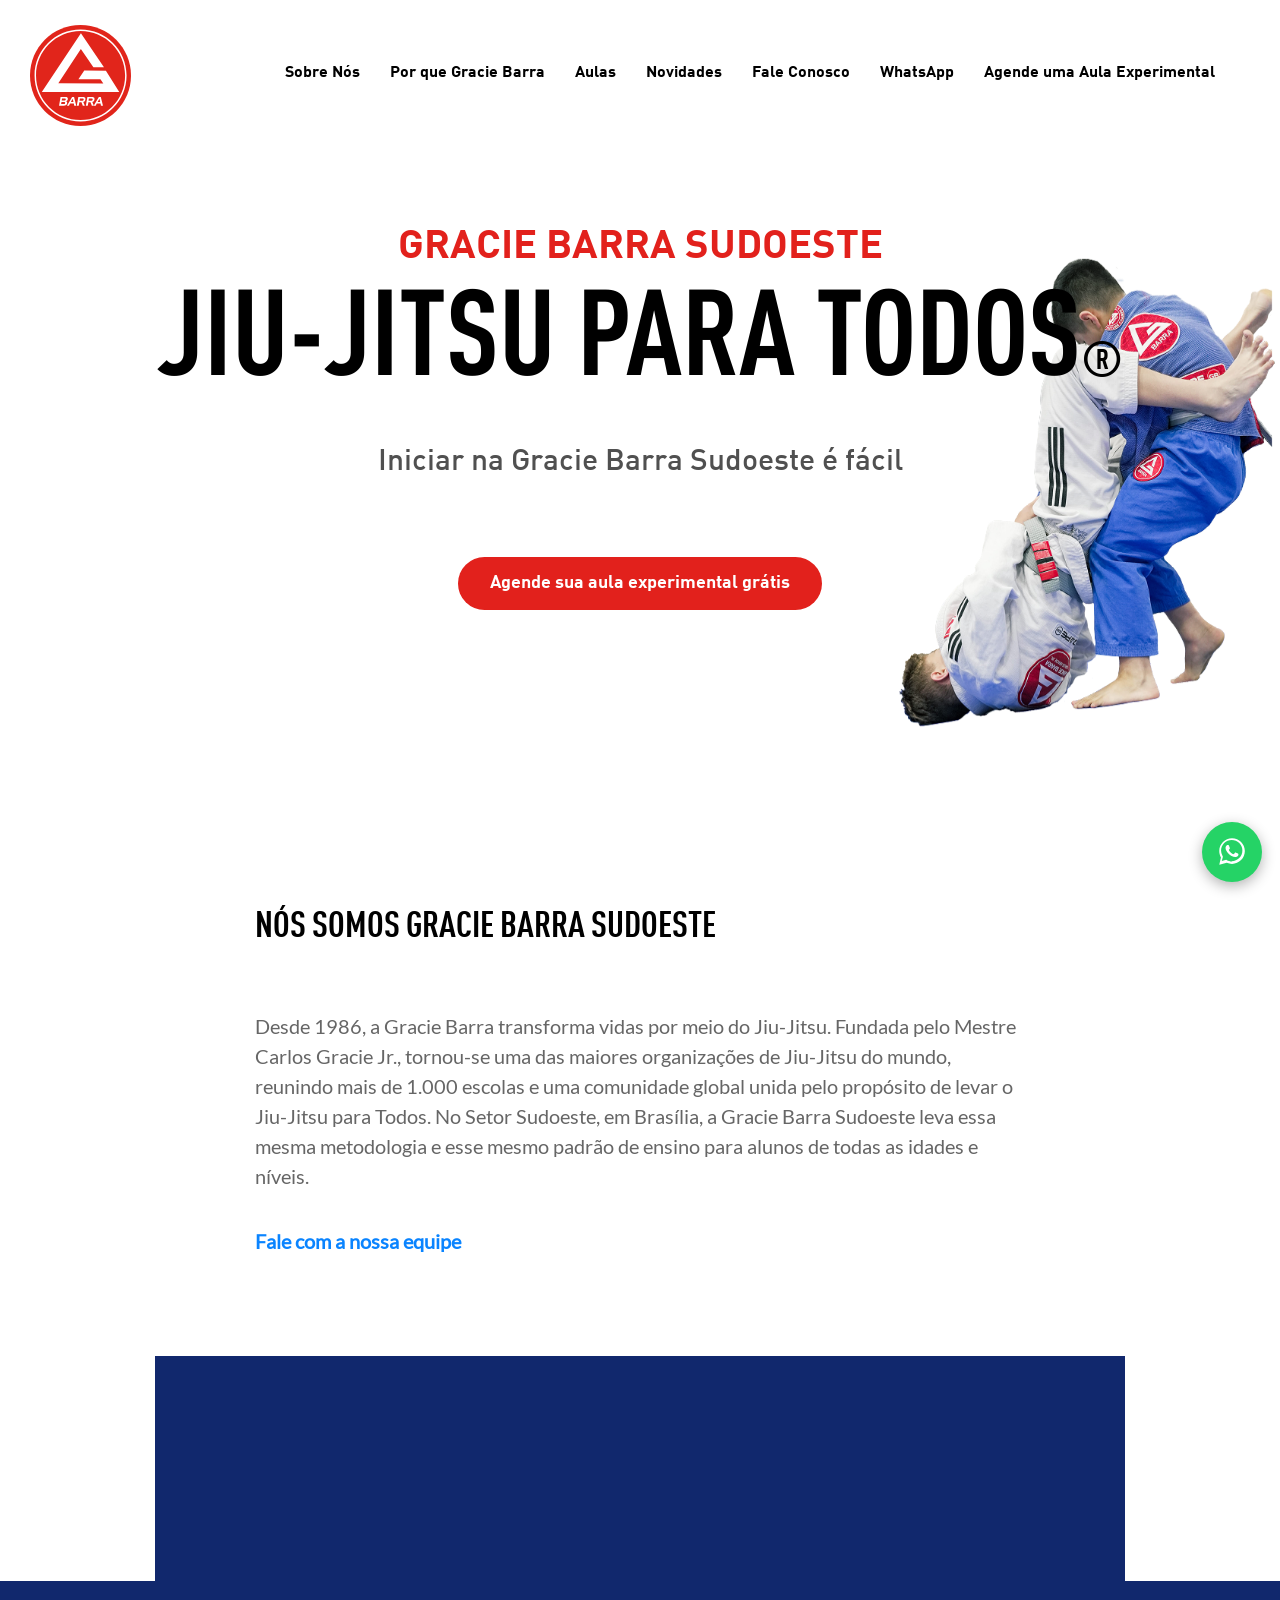
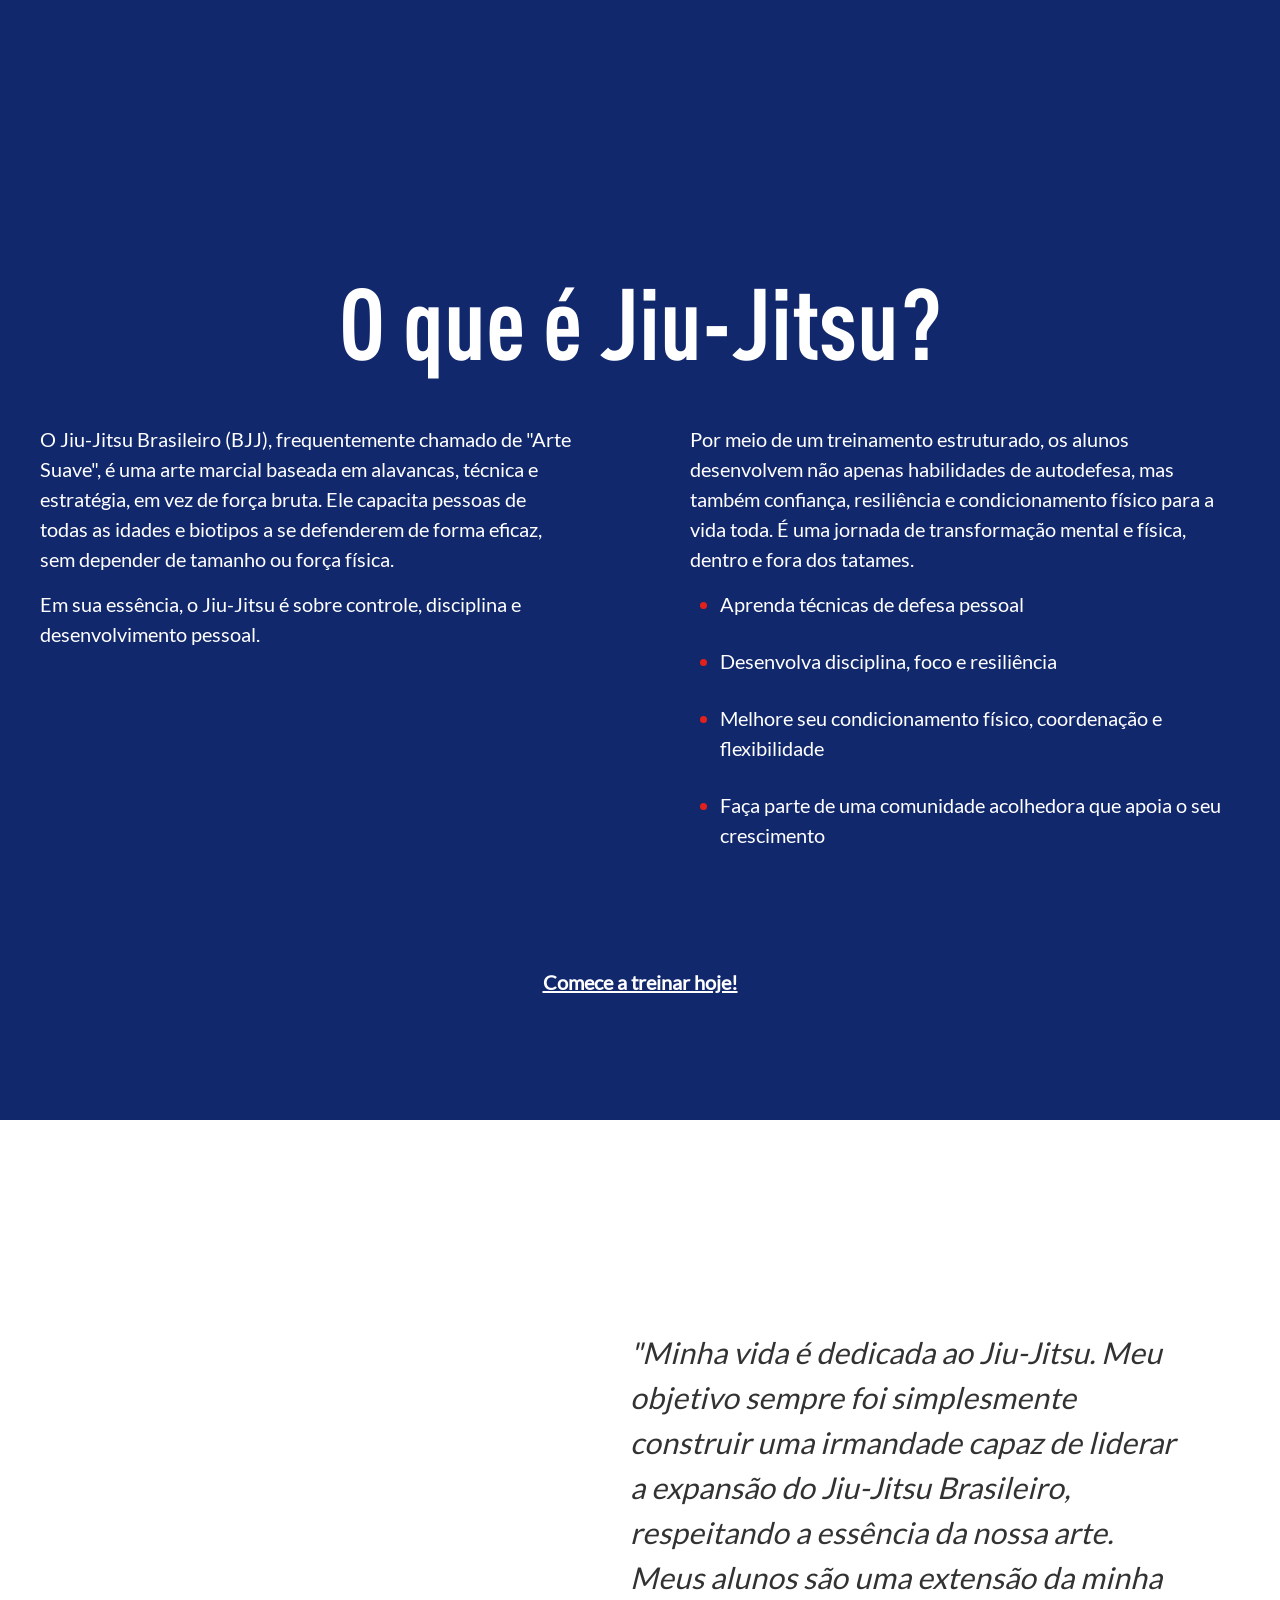
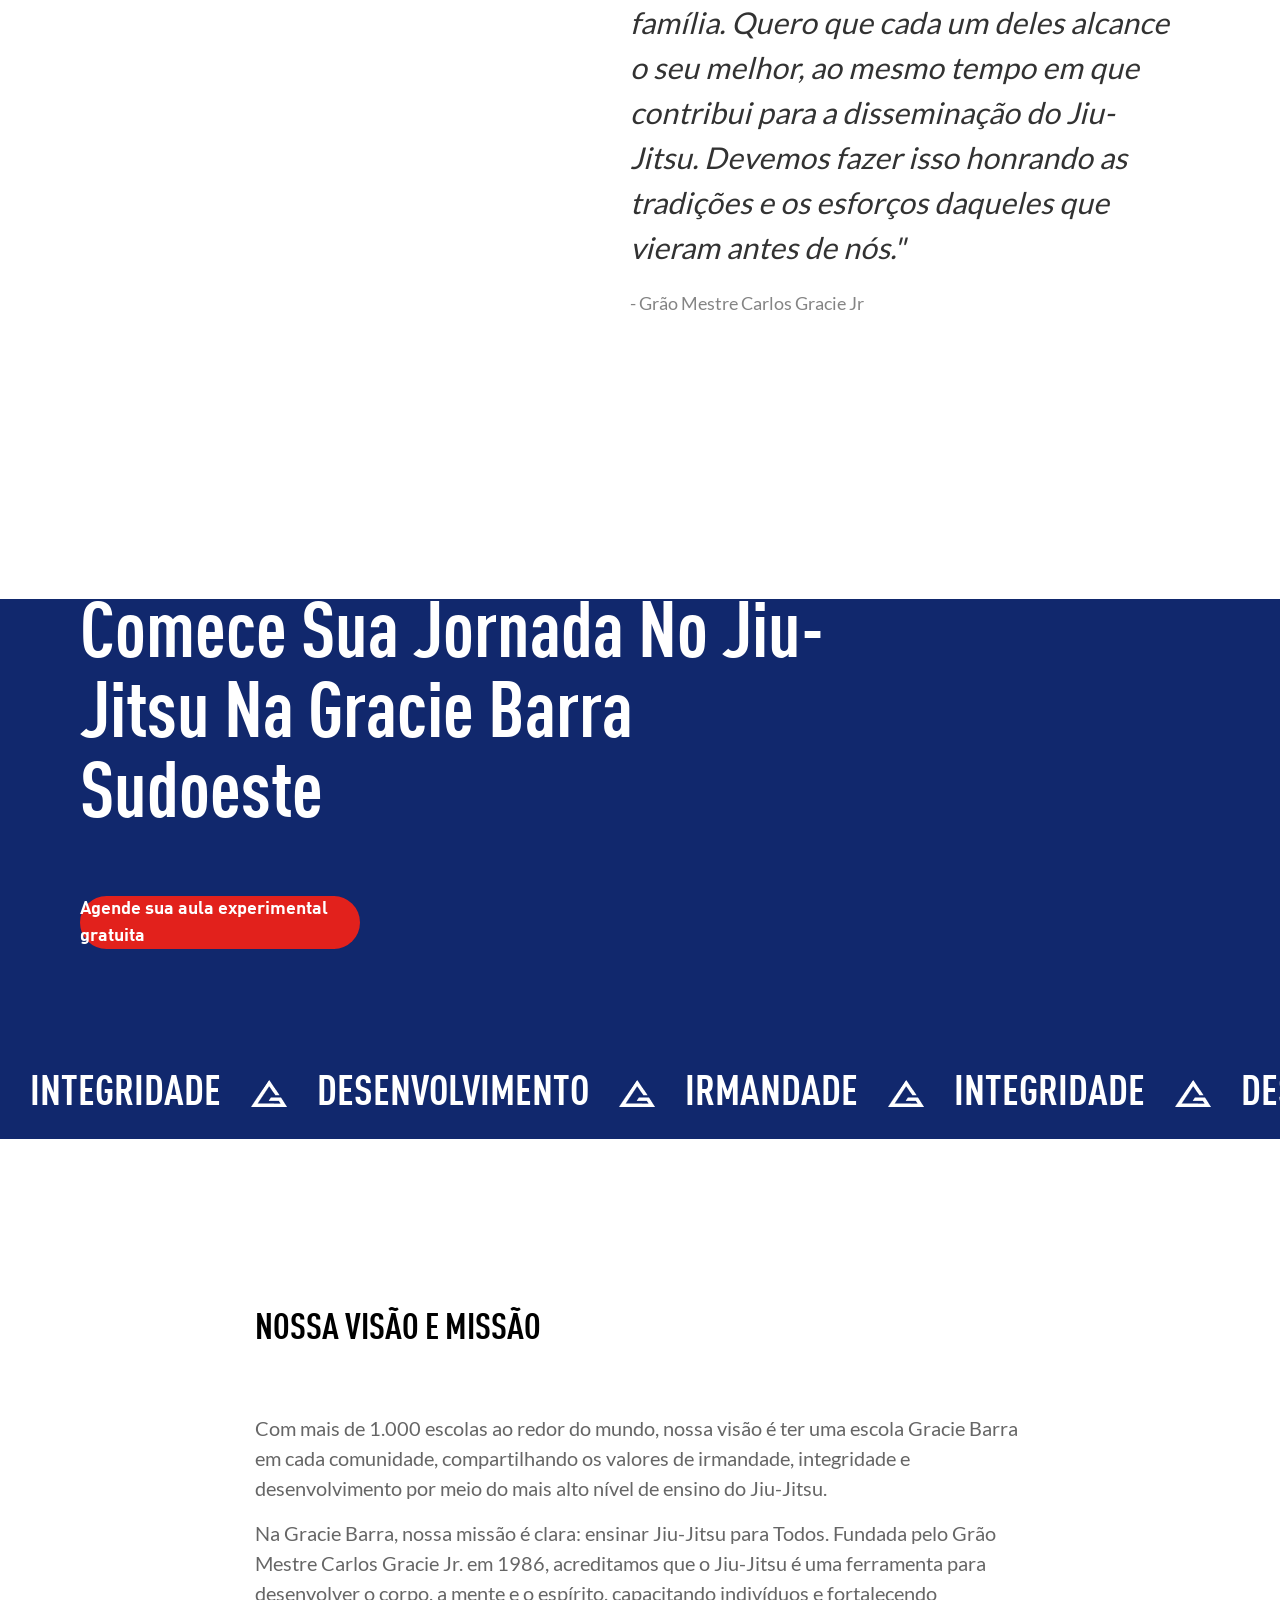
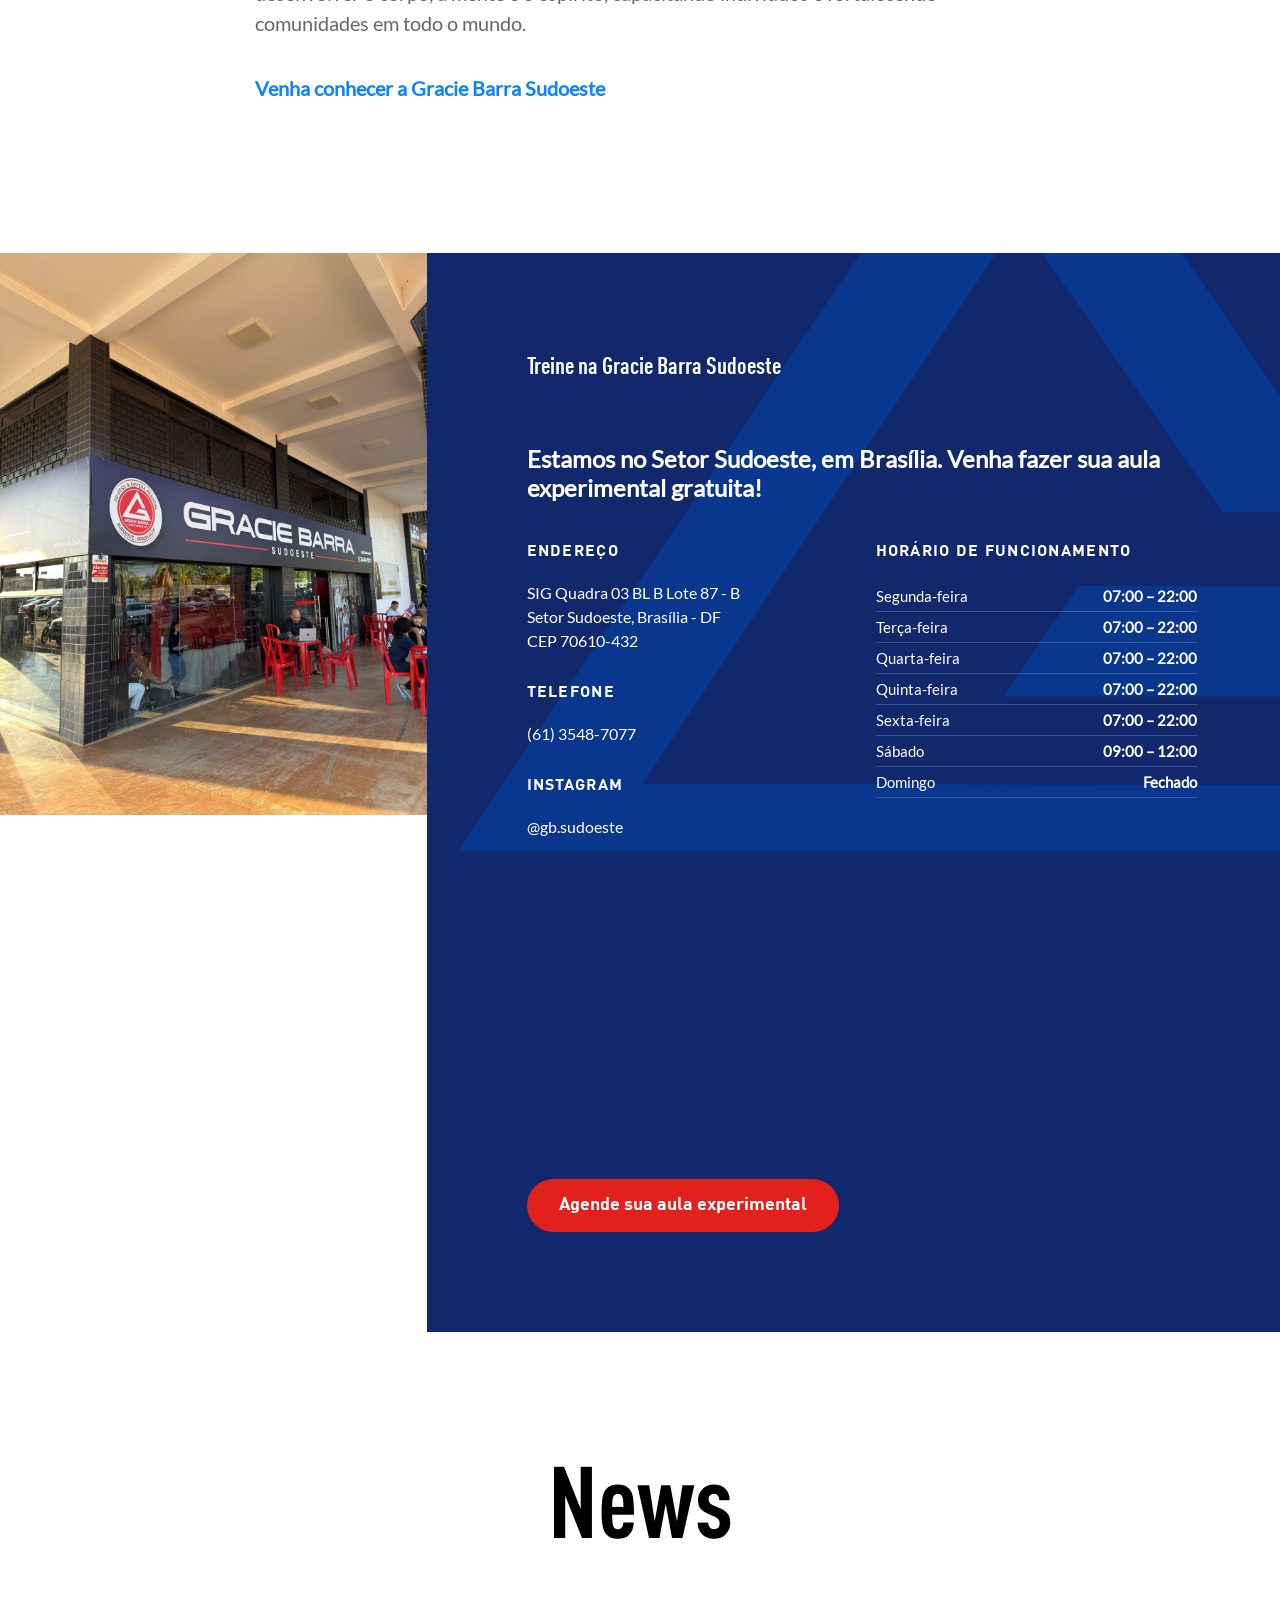
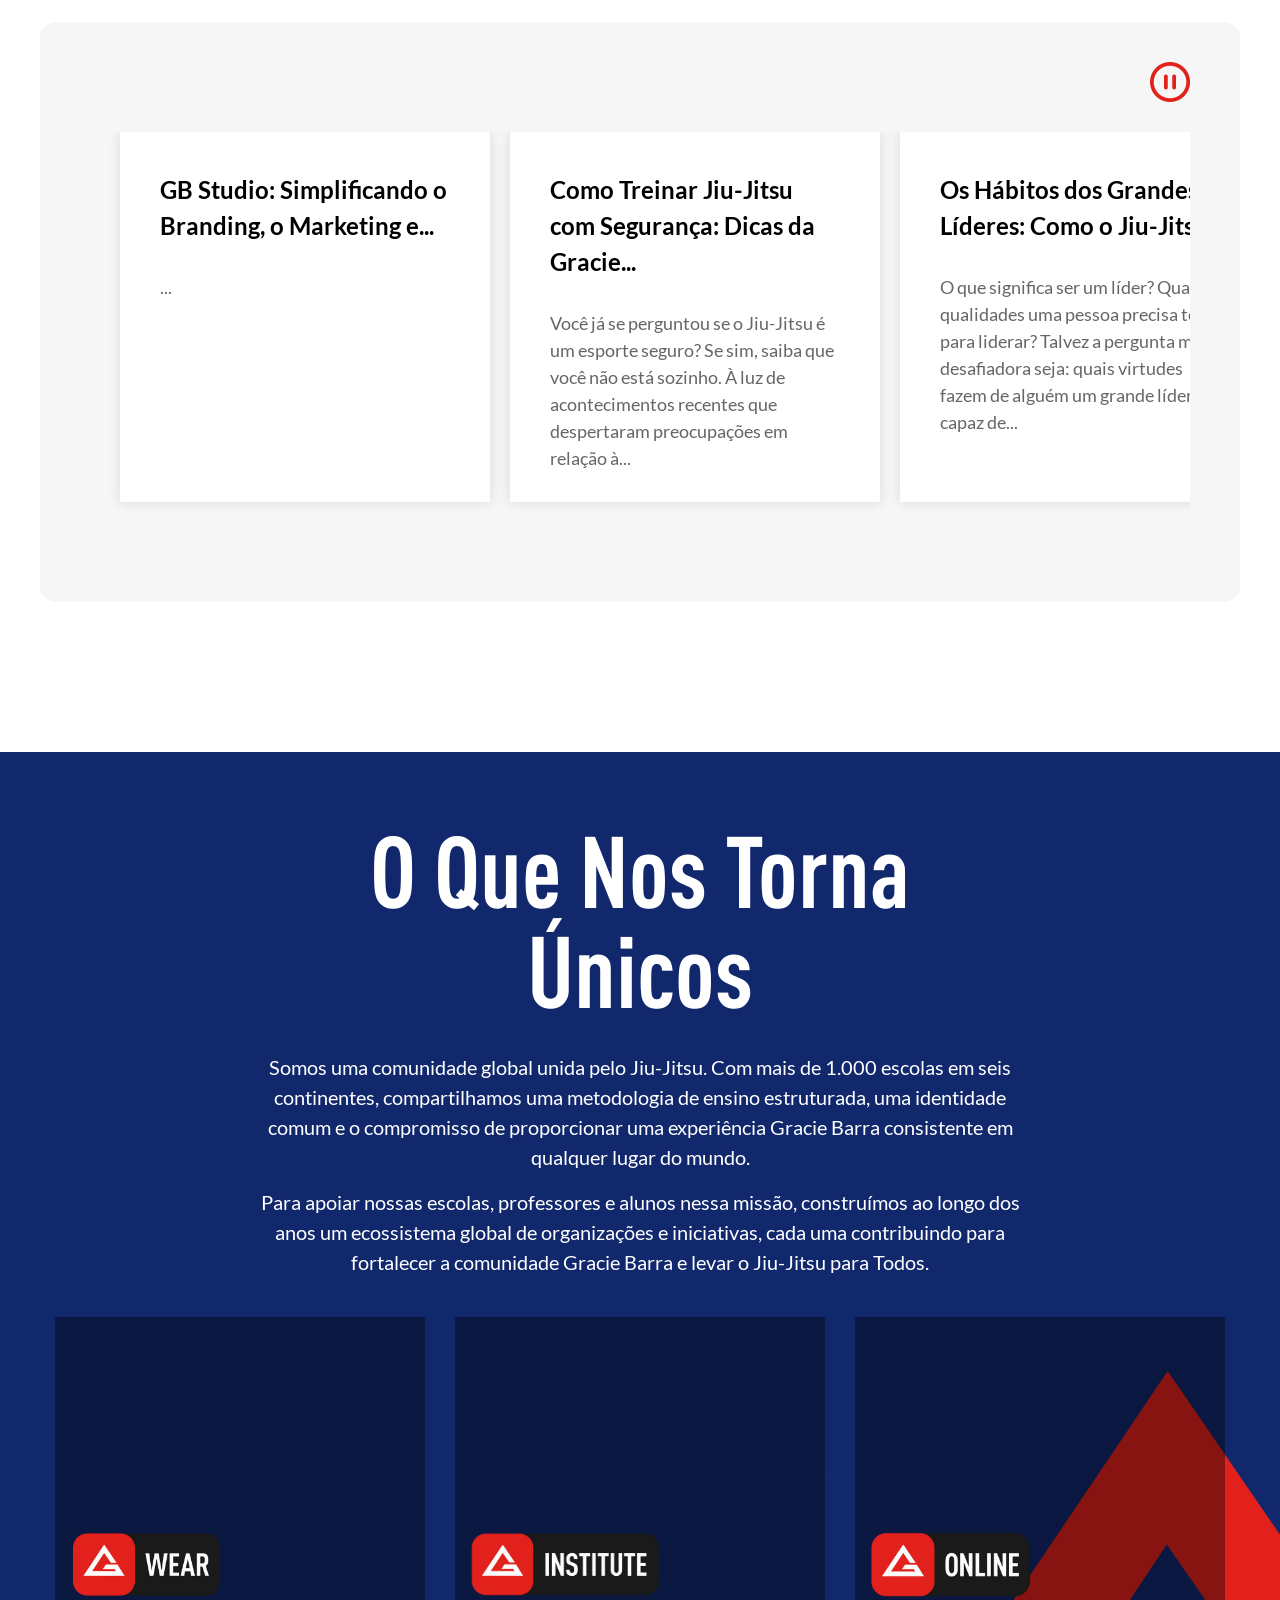
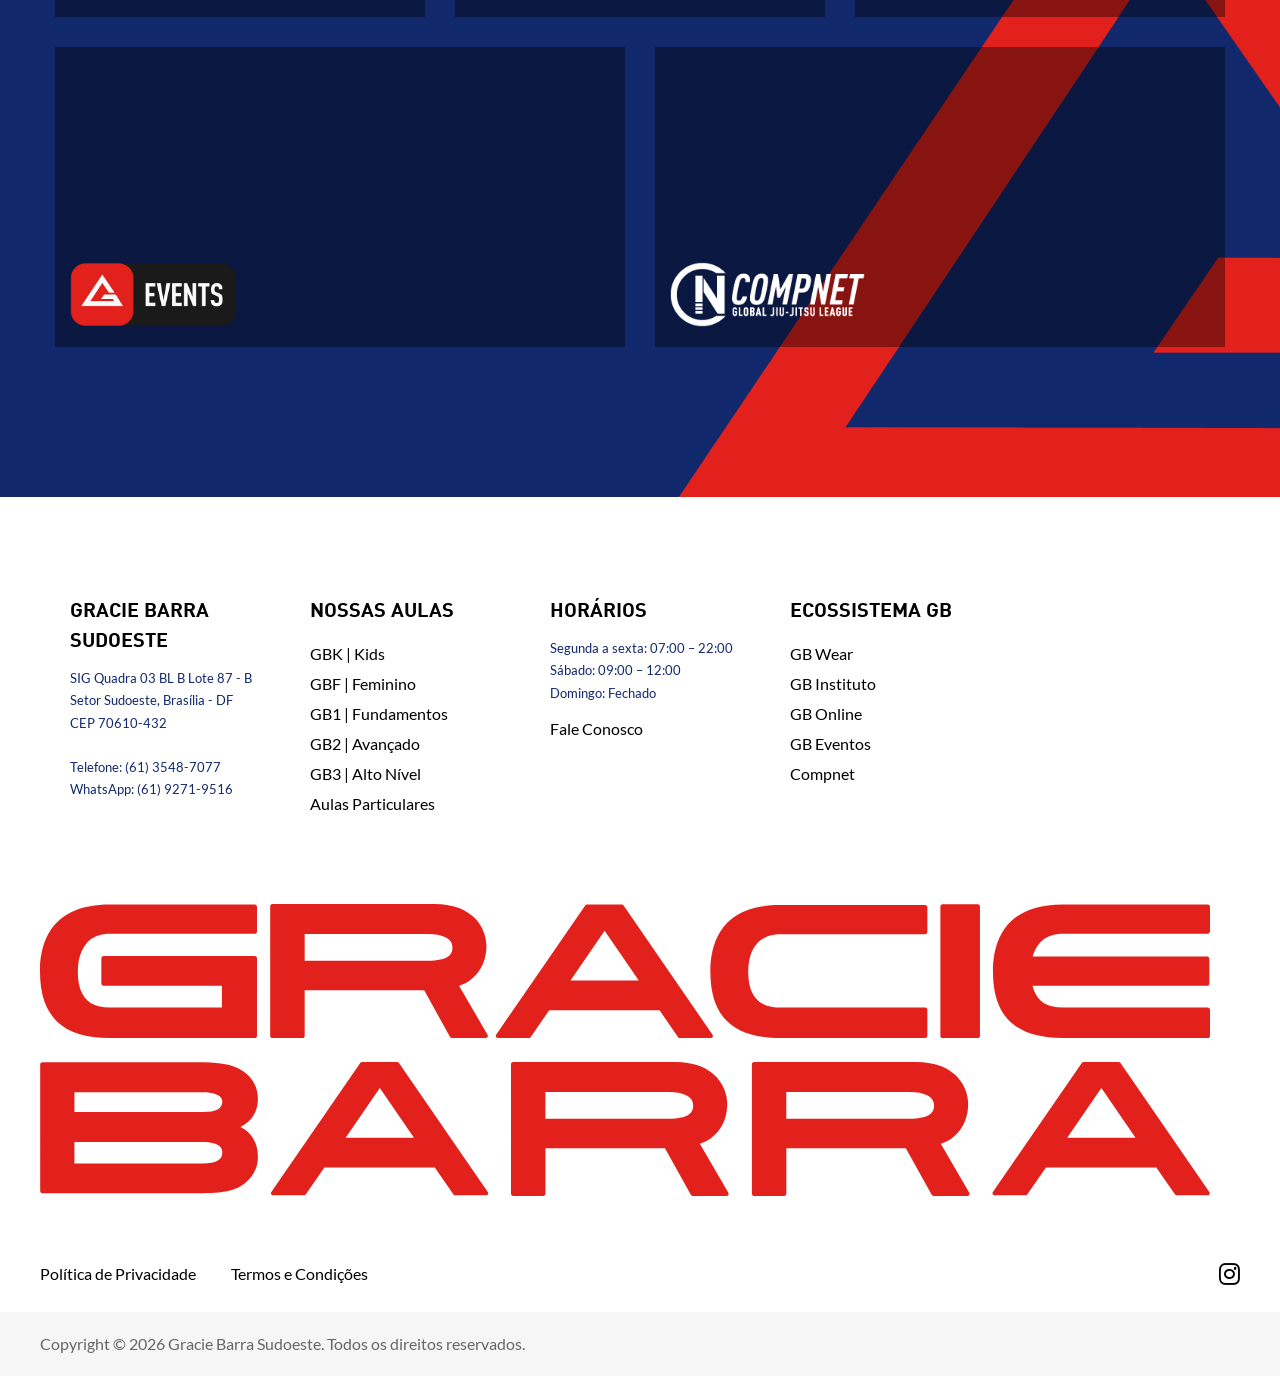
==== index.html @ 45b3c2d8 "Foto da fachada da unidade e ajustes para celular - Usa foto real da fachada da Gracie Barra Sudoest" ====
<!DOCTYPE html>
<html lang="pt-BR"><head><meta http-equiv="Content-Type" content="text/html; charset=UTF-8">
	
	<meta name="viewport" content="width=device-width, initial-scale=1">
	<link rel="profile" href="https://gmpg.org/xfn/11">

	<meta name="robots" content="index, follow, max-image-preview:large, max-snippet:-1, max-video-preview:-1">

<!-- GB RM Schema v1.2.0 -->

<!-- / GB RM Schema -->
	<!-- This site is optimized with the Yoast SEO plugin v28.4 - https://yoast.com/product/yoast-seo-wordpress/ -->
	<title>Gracie Barra Sudoeste | Jiu-Jitsu no Sudoeste - Brasília/DF</title>
	<meta name="description" content="Jiu-Jitsu para todos no Setor Sudoeste, Brasília - DF. Aulas para crianças, mulheres e adultos na Gracie Barra Sudoeste. Agende sua aula experimental gratuita pelo WhatsApp.">
	
	<meta property="og:locale" content="pt_BR">
	<meta property="og:type" content="website">
	<meta property="og:title" content="Gracie Barra Sudoeste | Jiu-Jitsu no Sudoeste - Brasília/DF">
	<meta property="og:description" content="Jiu-Jitsu para todos no Setor Sudoeste, Brasília - DF. Aulas para crianças, mulheres e adultos na Gracie Barra Sudoeste. Agende sua aula experimental gratuita pelo WhatsApp.">
	<meta property="og:site_name" content="Gracie Barra Sudoeste">
	<meta property="og:image" content="http://graciebarra.com/brazil/wp-content/uploads/sites/206/sites/206/2025/04/GB-BW-scaled.jpg">
	<meta property="og:image:width" content="2560">
	<meta property="og:image:height" content="1231">
	<meta property="og:image:type" content="image/jpeg">
	<meta name="twitter:card" content="summary_large_image">
	
	<!-- / Yoast SEO plugin. -->







<style id="wp-img-auto-sizes-contain-inline-css">
img:is([sizes=auto i],[sizes^="auto," i]){contain-intrinsic-size:3000px 1500px}
/*# sourceURL=wp-img-auto-sizes-contain-inline-css */
</style>
<style id="wp-emoji-styles-inline-css">

	img.wp-smiley, img.emoji {
		display: inline !important;
		border: none !important;
		box-shadow: none !important;
		height: 1em !important;
		width: 1em !important;
		margin: 0 0.07em !important;
		vertical-align: -0.1em !important;
		background: none !important;
		padding: 0 !important;
	}
/*# sourceURL=wp-emoji-styles-inline-css */
</style>

<style id="global-styles-inline-css">
:root{--wp--preset--aspect-ratio--square: 1;--wp--preset--aspect-ratio--4-3: 4/3;--wp--preset--aspect-ratio--3-4: 3/4;--wp--preset--aspect-ratio--3-2: 3/2;--wp--preset--aspect-ratio--2-3: 2/3;--wp--preset--aspect-ratio--16-9: 16/9;--wp--preset--aspect-ratio--9-16: 9/16;--wp--preset--color--black: #000000;--wp--preset--color--cyan-bluish-gray: #abb8c3;--wp--preset--color--white: #ffffff;--wp--preset--color--pale-pink: #f78da7;--wp--preset--color--vivid-red: #cf2e2e;--wp--preset--color--luminous-vivid-orange: #ff6900;--wp--preset--color--luminous-vivid-amber: #fcb900;--wp--preset--color--light-green-cyan: #7bdcb5;--wp--preset--color--vivid-green-cyan: #00d084;--wp--preset--color--pale-cyan-blue: #8ed1fc;--wp--preset--color--vivid-cyan-blue: #0693e3;--wp--preset--color--vivid-purple: #9b51e0;--wp--preset--gradient--vivid-cyan-blue-to-vivid-purple: linear-gradient(135deg,rgb(6,147,227) 0%,rgb(155,81,224) 100%);--wp--preset--gradient--light-green-cyan-to-vivid-green-cyan: linear-gradient(135deg,rgb(122,220,180) 0%,rgb(0,208,130) 100%);--wp--preset--gradient--luminous-vivid-amber-to-luminous-vivid-orange: linear-gradient(135deg,rgb(252,185,0) 0%,rgb(255,105,0) 100%);--wp--preset--gradient--luminous-vivid-orange-to-vivid-red: linear-gradient(135deg,rgb(255,105,0) 0%,rgb(207,46,46) 100%);--wp--preset--gradient--very-light-gray-to-cyan-bluish-gray: linear-gradient(135deg,rgb(238,238,238) 0%,rgb(169,184,195) 100%);--wp--preset--gradient--cool-to-warm-spectrum: linear-gradient(135deg,rgb(74,234,220) 0%,rgb(151,120,209) 20%,rgb(207,42,186) 40%,rgb(238,44,130) 60%,rgb(251,105,98) 80%,rgb(254,248,76) 100%);--wp--preset--gradient--blush-light-purple: linear-gradient(135deg,rgb(255,206,236) 0%,rgb(152,150,240) 100%);--wp--preset--gradient--blush-bordeaux: linear-gradient(135deg,rgb(254,205,165) 0%,rgb(254,45,45) 50%,rgb(107,0,62) 100%);--wp--preset--gradient--luminous-dusk: linear-gradient(135deg,rgb(255,203,112) 0%,rgb(199,81,192) 50%,rgb(65,88,208) 100%);--wp--preset--gradient--pale-ocean: linear-gradient(135deg,rgb(255,245,203) 0%,rgb(182,227,212) 50%,rgb(51,167,181) 100%);--wp--preset--gradient--electric-grass: linear-gradient(135deg,rgb(202,248,128) 0%,rgb(113,206,126) 100%);--wp--preset--gradient--midnight: linear-gradient(135deg,rgb(2,3,129) 0%,rgb(40,116,252) 100%);--wp--preset--font-size--small: 13px;--wp--preset--font-size--medium: 20px;--wp--preset--font-size--large: 36px;--wp--preset--font-size--x-large: 42px;--wp--preset--spacing--20: 0.44rem;--wp--preset--spacing--30: 0.67rem;--wp--preset--spacing--40: 1rem;--wp--preset--spacing--50: 1.5rem;--wp--preset--spacing--60: 2.25rem;--wp--preset--spacing--70: 3.38rem;--wp--preset--spacing--80: 5.06rem;--wp--preset--shadow--natural: 6px 6px 9px rgba(0, 0, 0, 0.2);--wp--preset--shadow--deep: 12px 12px 50px rgba(0, 0, 0, 0.4);--wp--preset--shadow--sharp: 6px 6px 0px rgba(0, 0, 0, 0.2);--wp--preset--shadow--outlined: 6px 6px 0px -3px rgb(255, 255, 255), 6px 6px rgb(0, 0, 0);--wp--preset--shadow--crisp: 6px 6px 0px rgb(0, 0, 0);}.wp-block-button{--wp--preset--dimension--25: 25%;--wp--preset--dimension--50: 50%;--wp--preset--dimension--75: 75%;--wp--preset--dimension--100: 100%;}:where(body) { margin: 0; }:where(.is-layout-flex){gap: 0.5em;}:where(.is-layout-grid){gap: 0.5em;}body .is-layout-flex{display: flex;}.is-layout-flex{flex-wrap: wrap;align-items: center;}.is-layout-flex > :is(*, div){margin: 0;}body .is-layout-grid{display: grid;}.is-layout-grid > :is(*, div){margin: 0;}body{padding-top: 0px;padding-right: 0px;padding-bottom: 0px;padding-left: 0px;}:root :where(.wp-element-button, .wp-block-button__link){background-color: #32373c;border-width: 0;color: #fff;font-family: inherit;font-size: inherit;font-style: inherit;font-weight: inherit;letter-spacing: inherit;line-height: inherit;padding-top: calc(0.667em + 2px);padding-right: calc(1.333em + 2px);padding-bottom: calc(0.667em + 2px);padding-left: calc(1.333em + 2px);text-decoration: none;text-transform: inherit;}.has-black-color{color: var(--wp--preset--color--black) !important;}.has-cyan-bluish-gray-color{color: var(--wp--preset--color--cyan-bluish-gray) !important;}.has-white-color{color: var(--wp--preset--color--white) !important;}.has-pale-pink-color{color: var(--wp--preset--color--pale-pink) !important;}.has-vivid-red-color{color: var(--wp--preset--color--vivid-red) !important;}.has-luminous-vivid-orange-color{color: var(--wp--preset--color--luminous-vivid-orange) !important;}.has-luminous-vivid-amber-color{color: var(--wp--preset--color--luminous-vivid-amber) !important;}.has-light-green-cyan-color{color: var(--wp--preset--color--light-green-cyan) !important;}.has-vivid-green-cyan-color{color: var(--wp--preset--color--vivid-green-cyan) !important;}.has-pale-cyan-blue-color{color: var(--wp--preset--color--pale-cyan-blue) !important;}.has-vivid-cyan-blue-color{color: var(--wp--preset--color--vivid-cyan-blue) !important;}.has-vivid-purple-color{color: var(--wp--preset--color--vivid-purple) !important;}.has-black-background-color{background-color: var(--wp--preset--color--black) !important;}.has-cyan-bluish-gray-background-color{background-color: var(--wp--preset--color--cyan-bluish-gray) !important;}.has-white-background-color{background-color: var(--wp--preset--color--white) !important;}.has-pale-pink-background-color{background-color: var(--wp--preset--color--pale-pink) !important;}.has-vivid-red-background-color{background-color: var(--wp--preset--color--vivid-red) !important;}.has-luminous-vivid-orange-background-color{background-color: var(--wp--preset--color--luminous-vivid-orange) !important;}.has-luminous-vivid-amber-background-color{background-color: var(--wp--preset--color--luminous-vivid-amber) !important;}.has-light-green-cyan-background-color{background-color: var(--wp--preset--color--light-green-cyan) !important;}.has-vivid-green-cyan-background-color{background-color: var(--wp--preset--color--vivid-green-cyan) !important;}.has-pale-cyan-blue-background-color{background-color: var(--wp--preset--color--pale-cyan-blue) !important;}.has-vivid-cyan-blue-background-color{background-color: var(--wp--preset--color--vivid-cyan-blue) !important;}.has-vivid-purple-background-color{background-color: var(--wp--preset--color--vivid-purple) !important;}.has-black-border-color{border-color: var(--wp--preset--color--black) !important;}.has-cyan-bluish-gray-border-color{border-color: var(--wp--preset--color--cyan-bluish-gray) !important;}.has-white-border-color{border-color: var(--wp--preset--color--white) !important;}.has-pale-pink-border-color{border-color: var(--wp--preset--color--pale-pink) !important;}.has-vivid-red-border-color{border-color: var(--wp--preset--color--vivid-red) !important;}.has-luminous-vivid-orange-border-color{border-color: var(--wp--preset--color--luminous-vivid-orange) !important;}.has-luminous-vivid-amber-border-color{border-color: var(--wp--preset--color--luminous-vivid-amber) !important;}.has-light-green-cyan-border-color{border-color: var(--wp--preset--color--light-green-cyan) !important;}.has-vivid-green-cyan-border-color{border-color: var(--wp--preset--color--vivid-green-cyan) !important;}.has-pale-cyan-blue-border-color{border-color: var(--wp--preset--color--pale-cyan-blue) !important;}.has-vivid-cyan-blue-border-color{border-color: var(--wp--preset--color--vivid-cyan-blue) !important;}.has-vivid-purple-border-color{border-color: var(--wp--preset--color--vivid-purple) !important;}.has-vivid-cyan-blue-to-vivid-purple-gradient-background{background: var(--wp--preset--gradient--vivid-cyan-blue-to-vivid-purple) !important;}.has-light-green-cyan-to-vivid-green-cyan-gradient-background{background: var(--wp--preset--gradient--light-green-cyan-to-vivid-green-cyan) !important;}.has-luminous-vivid-amber-to-luminous-vivid-orange-gradient-background{background: var(--wp--preset--gradient--luminous-vivid-amber-to-luminous-vivid-orange) !important;}.has-luminous-vivid-orange-to-vivid-red-gradient-background{background: var(--wp--preset--gradient--luminous-vivid-orange-to-vivid-red) !important;}.has-very-light-gray-to-cyan-bluish-gray-gradient-background{background: var(--wp--preset--gradient--very-light-gray-to-cyan-bluish-gray) !important;}.has-cool-to-warm-spectrum-gradient-background{background: var(--wp--preset--gradient--cool-to-warm-spectrum) !important;}.has-blush-light-purple-gradient-background{background: var(--wp--preset--gradient--blush-light-purple) !important;}.has-blush-bordeaux-gradient-background{background: var(--wp--preset--gradient--blush-bordeaux) !important;}.has-luminous-dusk-gradient-background{background: var(--wp--preset--gradient--luminous-dusk) !important;}.has-pale-ocean-gradient-background{background: var(--wp--preset--gradient--pale-ocean) !important;}.has-electric-grass-gradient-background{background: var(--wp--preset--gradient--electric-grass) !important;}.has-midnight-gradient-background{background: var(--wp--preset--gradient--midnight) !important;}.has-small-font-size{font-size: var(--wp--preset--font-size--small) !important;}.has-medium-font-size{font-size: var(--wp--preset--font-size--medium) !important;}.has-large-font-size{font-size: var(--wp--preset--font-size--large) !important;}.has-x-large-font-size{font-size: var(--wp--preset--font-size--x-large) !important;}
/*# sourceURL=global-styles-inline-css */
</style>

<link rel="stylesheet" id="gracie_barra_national-reshift-css" href="./assets/main.css" media="all">


<script id="jquery-core-js" src="./assets/jquery.min.js.download"></script>
<script id="jquery-migrate-js" src="./assets/jquery-migrate.min.js.download"></script>



<link rel="icon" href="https://graciebarra.com/brazil/wp-content/uploads/sites/206/sites/206/2025/02/cropped-favicon-32x32.png" sizes="32x32">
<link rel="icon" href="https://graciebarra.com/brazil/wp-content/uploads/sites/206/sites/206/2025/02/cropped-favicon-192x192.png" sizes="192x192">
<link rel="apple-touch-icon" href="https://graciebarra.com/brazil/wp-content/uploads/sites/206/sites/206/2025/02/cropped-favicon-180x180.png">
<meta name="msapplication-TileImage" content="https://graciebarra.com/brazil/wp-content/uploads/sites/206/sites/206/2025/02/cropped-favicon-270x270.png">
<style>
        .video-embed-container { overflow: hidden; }
        .video-embed-container iframe {
            position: absolute !important;
            top: -113px !important;
            left: 0 !important;
            width: 100% !important;
            height: calc(100% + 113px) !important;
        }
    </style><style id="wp-custom-css">
.site-navigation ul li a {
  font-family: "AdihausDIN-Bold";
  font-size: 16px;
  color: #000000;
  line-height: normal;
  padding: 14px 15px 14px 15px;
  border-bottom: 4px solid transparent;
}

.site-navigation  ul {
  margin: 0;
  justify-content: center;
  display: flex;
  flex-direction: row;
  align-items: center;
}
.site-navigation ul li {
  display: flex;
  flex-direction: column;
}

.call-to-action_bookfirstclass .call-to-action .text-container .GB_button {
	width: 280px!important;
}

.call-to-action_bookfirstclass .call-to-action .text-container h3 {
	font-size: 78px;
}
</style>
<!-- National header scripts --><!-- / National header scripts -->
	<!-- Google Tag Manager -->
	
	<!-- End Google Tag Manager -->

	


		<!-- <style>
		.CybotCookiebotDialogContentWrapper ul li::marker {
			color: transparent;
		}

		.CybotCookiebotDialogContentWrapper button {
			border-radius: 50px !important;
		}

		.CookiebotWidget-contents .CookiebotWidget-consent-details button {
			color: #e2211c !important;
		}

		.CookiebotWidget-contents .CookiebotWidget-body .CookiebotWidget-consents-list li svg {
			fill: #e2211c !important;
		}

		#CookiebotWidget #CookiebotWidget-buttons #CookiebotWidget-btn-change {
			background-color: #e2211c !important;
    	border-color: #e2211c !important;
			border-radius: 50px;
		}

		#CookiebotWidget #CookiebotWidget-buttons #CookiebotWidget-btn-withdraw {
			border-radius: 50px;
		}
	</style> -->
<style type="text/css" id="CookieConsentStateDisplayStyles">.cookieconsent-optin,.cookieconsent-optin-preferences,.cookieconsent-optin-statistics,.cookieconsent-optin-marketing{display:block;display:initial;}.cookieconsent-optout-preferences,.cookieconsent-optout-statistics,.cookieconsent-optout-marketing,.cookieconsent-optout{display:none;}</style>
<style id="gb-sudoeste-custom">
  .gbs-info{display:grid;gap:28px;margin:28px 0 8px;text-align:left}
  @media(min-width:960px){.gbs-info{grid-template-columns:1fr 1fr}}
  .gbs-info h4{font-family:"AdihausDIN-Bold";font-size:1rem;letter-spacing:.08em;text-transform:uppercase;margin:0 0 10px;color:inherit}
  .school-owner-section-container .gbs-info p,.school-owner-section-container .gbs-info p a{opacity:1!important;margin:0 0 6px!important;padding:0!important;color:#fff!important;font-size:1rem!important;font-weight:400!important;line-height:1.5}
  .gbs-info h4{margin-bottom:6px!important;color:#fff}
  .gbs-hours{width:100%;border-collapse:collapse;font-size:.95rem}
  .gbs-hours td{padding:6px 0;color:#fff;border-bottom:1px solid rgba(255,255,255,.18)}
  .gbs-hours td:last-child{text-align:right;font-weight:600}
  .gbs-map{width:100%;height:260px;border:0;border-radius:6px;margin-top:6px}
  .gbs-footer-info{color:#11286d;font-family:"Lato-Regular",sans-serif;font-size:13px;line-height:1.7;padding-bottom:8px}
  .gbs-wa-float{position:fixed;right:18px;bottom:18px;z-index:9999;width:60px;height:60px;border-radius:50%;background:#25D366;display:flex;align-items:center;justify-content:center;box-shadow:0 4px 14px rgba(0,0,0,.3);transition:transform .2s}
  .gbs-wa-float:hover{transform:scale(1.08)}
  .gbs-wa-float svg{width:34px;height:34px;fill:#fff}

  body{overflow-x:clip}
  #mobile-nav-container{z-index:10000!important}
  .gbs-footer-mobile{display:none}
  @media (max-width:1200px){
    .gbs-footer-mobile{display:grid;gap:22px;padding:8px 0 36px;color:#11286d;text-align:center}
    .gbs-footer-mobile h4{font-family:"AdihausDIN-Bold",sans-serif;text-transform:uppercase;letter-spacing:.06em;font-size:15px;margin:0 0 8px;color:#11286d}
    .gbs-footer-mobile p{font-family:"Lato-Regular",sans-serif;font-size:15px;line-height:1.6;margin:0 0 6px}
    .gbs-fm-btn{justify-self:center;display:inline-block;background:#e2211c;color:#fff!important;font-family:"AdihausDIN-Bold",sans-serif;font-size:16px;padding:14px 28px;border-radius:40px;text-decoration:none}
  }
  @media (min-width:640px) and (max-width:1200px){.gbs-footer-mobile{grid-template-columns:1fr 1fr}.gbs-fm-btn{grid-column:1/-1}}
  @media (max-width:960px){
    .call-to-action_bookfirstclass .text-container h3.h3{font-size:46px!important;line-height:1.05!important;margin-bottom:24px}
    .call-to-action_bookfirstclass .text-container .GB_button{text-align:center;padding:14px 22px!important;box-sizing:border-box;height:auto!important;min-height:52px;line-height:1.3!important;display:flex!important;align-items:center;justify-content:center}
  }
  @media (max-width:640px){
    .gbs-info p a{display:inline-block;padding:8px 0}
    .gbs-hours td{padding:9px 0}
    .gbs-map{height:300px}
    .gbs-wa-float{width:54px;height:54px;right:14px;bottom:14px}
    .gbs-wa-float svg{width:30px;height:30px}
  }
</style>
<script type="application/ld+json">{"@context":"https://schema.org","@type":"SportsActivityLocation","name":"Gracie Barra Sudoeste","description":"Jiu-Jitsu para todos no Setor Sudoeste, Brasília - DF. Aulas para crianças, mulheres e adultos na Gracie Barra Sudoeste. Agende sua aula experimental gratuita pelo WhatsApp.","telephone":"+55-61-3548-7077","address":{"@type":"PostalAddress","streetAddress":"SIG Quadra 03 BL B Lote 87 - B - Setor Sudoeste","addressLocality":"Brasília","addressRegion":"DF","postalCode":"70610-432","addressCountry":"BR"},"openingHoursSpecification":[{"@type":"OpeningHoursSpecification","dayOfWeek":["Monday","Tuesday","Wednesday","Thursday","Friday"],"opens":"07:00","closes":"22:00"},{"@type":"OpeningHoursSpecification","dayOfWeek":"Saturday","opens":"09:00","closes":"12:00"}],"sameAs":["https://www.instagram.com/gb.sudoeste/"]}</script>
</head>

<body class="home wp-singular page-template page-template-templates page-template-template-home page-template-templatestemplate-home-php page page-id-49 wp-theme-gracie_barra_national">
	
	<!-- Google Tag Manager (noscript) -->
	
	<!-- End Google Tag Manager (noscript) -->

	<div id="page" class="site">
		<a class="skip-link screen-reader-text" title="Skip to content" arial-label="Skip to content" href="#primary">Skip to content</a>

		
		
		<!-- bread crumbs [hide on the 404]-->
		
<div class="gb-home-page-container hide-content">

	<div class="home-header-container">

		<div class="header-content-container">
			<div class="header-image-container">
				<div class="video-embed-container uk-visible@l"><iframe width="100%" height="100%" src="https://www.youtube.com/embed/iIhHECCvZlU?autoplay=1&amp;mute=1&amp;loop=1&amp;playlist=iIhHECCvZlU&amp;controls=0&amp;rel=0" loop="" autoplay="" muted="" title="GB Website Header V1" frameborder="0" allow="accelerometer; autoplay; clipboard-write; encrypted-media; gyroscope; picture-in-picture" allowfullscreen="0" data-gtm-yt-inspected-12="true" id="162111670"></iframe></div>					<div class="image-container uk-hidden@l">
						<img width="640" height="308" src="./assets/GB-BW-1024x492.jpg" class="home-page-header-image wp-post-image" alt="Two men in Gracie Barra gear" decoding="async" fetchpriority="high" sizes="(max-width: 640px) 100vw, 640px">					</div>
							</div>

			<div class="header-image-overlay">

				
<header id="masthead" class="site-header">

    <div id="" class="uk-container header-nav">
        <div class="site-branding">
            <a class="back-home" href="#" aria-label="Início"><img src="./assets/logosBarraShield.svg" class="site-logo" alt="Gracie Barra" role="presentation" aria-hidden="true" aria-label="Gracie Barra Sudoeste" decoding="async"></a>
            <a class="sticky-book-class-btn" href="https://wa.me/556192719516?text=Ol%C3%A1!%20Vim%20pelo%20site%20da%20Gracie%20Barra%20Sudoeste%20e%20gostaria%20de%20agendar%20minha%20aula%20experimental%20gratuita." aria-label="Agende uma Aula" role="button" target="_blank" rel="noopener">Agende uma Aula</a>
            
        </div><!-- .site-branding -->
                    <nav class="site-navigation showOnDesktop">
                <div class="menu-menu-principal-container"><ul id="primary-menu" class="menu"><li id="menu-item-40" class="menu-item menu-item-type-post_type menu-item-object-page menu-item-40"><a href="https://wa.me/556192719516?text=Ol%C3%A1!%20Vim%20pelo%20site%20da%20Gracie%20Barra%20Sudoeste%20e%20gostaria%20de%20agendar%20minha%20aula%20experimental%20gratuita." aria-label="Sobre Nós" target="_blank" rel="noopener">Sobre Nós</a></li>
<li id="menu-item-39" class="menu-item menu-item-type-post_type menu-item-object-page menu-item-39"><a href="https://wa.me/556192719516?text=Ol%C3%A1!%20Vim%20pelo%20site%20da%20Gracie%20Barra%20Sudoeste%20e%20gostaria%20de%20agendar%20minha%20aula%20experimental%20gratuita." aria-label="Por que Gracie Barra" target="_blank" rel="noopener">Por que Gracie Barra</a></li>
<li id="menu-item-98" class="menu-item menu-item-type-post_type menu-item-object-page menu-item-98"><a href="https://wa.me/556192719516?text=Ol%C3%A1!%20Vim%20pelo%20site%20da%20Gracie%20Barra%20Sudoeste%20e%20gostaria%20de%20agendar%20minha%20aula%20experimental%20gratuita." aria-label="Aulas" target="_blank" rel="noopener">Aulas</a></li>
<li id="menu-item-796" class="menu-item menu-item-type-custom menu-item-object-custom menu-item-796"><a href="https://wa.me/556192719516?text=Ol%C3%A1!%20Vim%20pelo%20site%20da%20Gracie%20Barra%20Sudoeste%20e%20gostaria%20de%20agendar%20minha%20aula%20experimental%20gratuita." aria-label="Novidades" target="_blank" rel="noopener">Novidades</a></li>
<li id="menu-item-402" class="menu-item menu-item-type-post_type menu-item-object-page menu-item-402"><a href="https://wa.me/556192719516?text=Ol%C3%A1!%20Vim%20pelo%20site%20da%20Gracie%20Barra%20Sudoeste%20e%20gostaria%20de%20agendar%20minha%20aula%20experimental%20gratuita." aria-label="Fale Conosco" target="_blank" rel="noopener">Fale Conosco</a></li>
<li id="menu-item-43" class="button invert menu-item menu-item-type-post_type menu-item-object-page menu-item-43"><a href="https://wa.me/556192719516?text=Ol%C3%A1!%20Vim%20pelo%20site%20da%20Gracie%20Barra%20Sudoeste%20e%20gostaria%20de%20agendar%20minha%20aula%20experimental%20gratuita." aria-label="WhatsApp" target="_blank" rel="noopener">WhatsApp</a></li>
<li id="menu-item-31" class="button menu-item menu-item-type-custom menu-item-object-custom menu-item-31"><a href="https://wa.me/556192719516?text=Ol%C3%A1!%20Vim%20pelo%20site%20da%20Gracie%20Barra%20Sudoeste%20e%20gostaria%20de%20agendar%20minha%20aula%20experimental%20gratuita." aria-label="Agende uma Aula Experimental" role="button" target="_blank" rel="noopener">Agende uma Aula Experimental</a></li>
</ul></div>            </nav><!-- #site-navigation -->
                <button aria-label="Menu" class="menuToggle showOnMobile" aria-expanded="false" aria-haspopup="true">
            <span aria-hidden="true"></span>
            <span aria-hidden="true"></span>
        </button>
    </div>
</header><!-- #masthead -->
<div class="sticky-spacer"></div>
				<div class="top-content-container">
					<div class="uk-container">
						<did class="heading-container">
															<div class="brand-text-container uk-text-center uk-text-uppercase">
									Gracie Barra Sudoeste								</div>
														<div class="h1 uk-text-center">JIU-JITSU PARA TODOS<sup>®</sup></div>															<div class="subtext-container uk-text-center">
									Iniciar na Gracie Barra Sudoeste é fácil								</div>
																						<div class="button-container uk-text-center">
									<a href="https://wa.me/556192719516?text=Ol%C3%A1!%20Vim%20pelo%20site%20da%20Gracie%20Barra%20Sudoeste%20e%20gostaria%20de%20agendar%20minha%20aula%20experimental%20gratuita." role="button" target="_blank" rel="noopener">Agende sua aula experimental grátis</a>
								</div>
													</did>
					</div>

				</div>
			</div>
		</div>
						<div class="header-side-image-container uk-visible@l" uk-parallax="y: -150,0;  end: 50vh + 50%;" style="transform: translateY(-107.105px); will-change: transform;">
				<img width="503" height="625" src="./assets/DSC06242bbb_1.png" class="attachment-large size-large" alt="" decoding="async" sizes="(max-width: 503px) 100vw, 503px">			</div>
			</div>

	<div class="uk-container">
		<div class="top-text-container uk-flex-center">
							<div class="top-text-content">
					<h1><b>Nós Somos Gracie Barra Sudoeste</b></h1>
<p>Desde 1986, a Gracie Barra transforma vidas por meio do Jiu-Jitsu. Fundada pelo Mestre Carlos Gracie Jr., tornou-se uma das maiores organizações de Jiu-Jitsu do mundo, reunindo mais de 1.000 escolas e uma comunidade global unida pelo propósito de levar o Jiu-Jitsu para Todos. No Setor Sudoeste, em Brasília, a Gracie Barra Sudoeste leva essa mesma metodologia e esse mesmo padrão de ensino para alunos de todas as idades e níveis.</p>
<p><a href="https://wa.me/556192719516?text=Ol%C3%A1!%20Vim%20pelo%20site%20da%20Gracie%20Barra%20Sudoeste%20e%20gostaria%20de%20agendar%20minha%20aula%20experimental%20gratuita." target="_blank" rel="noopener"><b>Fale com a nossa equipe</b></a></p>
				</div>
					</div>
	</div>

	<div class="what-is-section-container">
		<div class="uk-container">
							<div class="what-is-video-container uk-flex-center">
					<div class="what-is-video-content">
						<iframe title="The Gracie Barra experience" width="100%" height="100%" src="https://www.youtube.com/embed/WlLC_-E5sgE?rel=0" loop="" frameborder="0" allow="accelerometer; autoplay; clipboard-write; encrypted-media; gyroscope; picture-in-picture" allowfullscreen="1" data-gtm-yt-inspected-12="true" id="957900339"></iframe>
					</div>
				</div>
						<div class="what-is-section-content">
									<div class="h2 uk-text-center">
						O que é Jiu-Jitsu?					</div>
								<div class="content-container">
					<div class="uk-grid" uk-grid="">
													<div class="uk-width-1-1 uk-width-1-2@l uk-first-column">
								<div class="content-column">
									<p>O Jiu-Jitsu Brasileiro (BJJ), frequentemente chamado de "Arte Suave", é uma arte marcial baseada em alavancas, técnica e estratégia, em vez de força bruta. Ele capacita pessoas de todas as idades e biotipos a se defenderem de forma eficaz, sem depender de tamanho ou força física.</p>
<p>Em sua essência, o Jiu-Jitsu é sobre controle, disciplina e desenvolvimento pessoal.</p>
								</div>
							</div>
																			<div class="uk-width-1-1 uk-width-1-2@l">
								<div class="content-column">
									<p>Por meio de um treinamento estruturado, os alunos desenvolvem não apenas habilidades de autodefesa, mas também confiança, resiliência e condicionamento físico para a vida toda. É uma jornada de transformação mental e física, dentro e fora dos tatames.</p>
<ul>
<li>Aprenda técnicas de defesa pessoal</li>
</ul>
<ul>
<li>Desenvolva disciplina, foco e resiliência</li>
</ul>
<ul>
<li>Melhore seu condicionamento físico, coordenação e flexibilidade</li>
</ul>
<ul>
<li>Faça parte de uma comunidade acolhedora que apoia o seu crescimento</li>
</ul>
<p>&nbsp;</p>
								</div>
							</div>
											</div>
				</div>

									<div class="classes-link-container uk-text-center">
						<a href="https://wa.me/556192719516?text=Ol%C3%A1!%20Vim%20pelo%20site%20da%20Gracie%20Barra%20Sudoeste%20e%20gostaria%20de%20agendar%20minha%20aula%20experimental%20gratuita." target="_blank" rel="noopener">Comece a treinar hoje!</a>
					</div>
							</div>
		</div>
	</div>

			<div class="testimonial-section-container" style="background-image: url(https://graciebarra.com/brazil/wp-content/uploads/sites/206/sites/206/2025/07/463850217-d11a08ed-31e6-4939-9bc9-8b5d9c1cdafc-scaled.jpg)">
			<div class="uk-container">
				<div class="testimonial-container uk-flex-right">
					<div class="testimonial">
						<div class="testimonial-content">
							<div class="text">
								"Minha vida é dedicada ao Jiu-Jitsu. Meu objetivo sempre foi simplesmente construir uma irmandade capaz de liderar a expansão do Jiu-Jitsu Brasileiro, respeitando a essência da nossa arte. Meus alunos são uma extensão da minha família. Quero que cada um deles alcance o seu melhor, ao mesmo tempo em que contribui para a disseminação do Jiu-Jitsu. Devemos fazer isso honrando as tradições e os esforços daqueles que vieram antes de nós." 
							</div>
							<div class="author">
								- Grão Mestre Carlos Gracie Jr							</div>
						</div>
					</div>
				</div>
			</div>
		</div>
	
	


  <div class="call-to-action_bookfirstclass " style="background: linear-gradient(0deg, #11286d 450px, #ffffff 42px);">


    <!-- <div class="backgroundImg-container testclass uk-hidden@m default" > -->

    <div class="backgroundImg-container   default" style="background-image:url(https://graciebarrstg.wpenginepowered.com/wp-content/uploads/2025/03/logosLegacyGFull.svg)">

      <div class="call-to-action uk-container default">
        <div class="text-container">
          <h3 class="h3">Comece sua Jornada no Jiu-Jitsu na Gracie Barra Sudoeste</h3>
          <a href="https://wa.me/556192719516?text=Ol%C3%A1!%20Vim%20pelo%20site%20da%20Gracie%20Barra%20Sudoeste%20e%20gostaria%20de%20agendar%20minha%20aula%20experimental%20gratuita." aria-label="More..." title="Book Class" class="GB_button" role="button" target="_blank" rel="noopener">Agende sua aula experimental gratuita</a>
        </div>
        <div class="image-container" uk-parallax="opacity: 0,3; y: -150,0;  end: 30vh + 50%;" style="transform: translateY(-150px); opacity: 0; will-change: transform, opacity;">
                      <img width="764" height="729" src="./assets/Angola-crop-flip.png" class="attachment-full size-full" alt="Gracie Barra students performing Jiu-Jitsu" role="presentation" aria-hidden="true" uk-scrollspy-class="uk-animation-slide-top" aria-label="Gracie Barra students performing Jiu-Jitsu" decoding="async" sizes="(max-width: 764px) 100vw, 764px">                  </div>
      </div>
    </div>
  </div>

		<div class="marquee_container" style="--marquee--speed:300s">
		<div id="motto" class="GB_marquee">
			<div class="pause">
				<i class="fa-regular fa-circle-pause"></i>
			</div>
      
			<div class="mq-container">
				<div class="marquee enable-animation ">
											<ul aria-hidden="true" class="marquee__content">							
							
							            
						
                            <!-- motto -->
                                                                    <li>INTEGRIDADE</li>

                                        <li>
                                            <img width="36" height="27" src="./assets/gb_bullet.png" class="attachment-full size-full" alt="" role="presentation" aria-hidden="true" aria-label="" decoding="async">                                        </li>
                                                                    <li>DESENVOLVIMENTO</li>

                                        <li>
                                            <img width="36" height="27" src="./assets/gb_bullet.png" class="attachment-full size-full" alt="" role="presentation" aria-hidden="true" aria-label="" decoding="async">                                        </li>
                                                                    <li>IRMANDADE</li>

                                        <li>
                                            <img width="36" height="27" src="./assets/gb_bullet.png" class="attachment-full size-full" alt="" role="presentation" aria-hidden="true" aria-label="" decoding="async">                                        </li>
                                                                    <li>INTEGRIDADE</li>

                                        <li>
                                            <img width="36" height="27" src="./assets/gb_bullet.png" class="attachment-full size-full" alt="" role="presentation" aria-hidden="true" aria-label="" decoding="async">                                        </li>
                                                                    <li>DESENVOLVIMENTO</li>

                                        <li>
                                            <img width="36" height="27" src="./assets/gb_bullet.png" class="attachment-full size-full" alt="" role="presentation" aria-hidden="true" aria-label="" decoding="async">                                        </li>
                                                                    <li>IRMANDADE</li>

                                        <li>
                                            <img width="36" height="27" src="./assets/gb_bullet.png" class="attachment-full size-full" alt="" role="presentation" aria-hidden="true" aria-label="" decoding="async">                                        </li>
                                                                    <li>INTEGRIDADE</li>

                                        <li>
                                            <img width="36" height="27" src="./assets/gb_bullet.png" class="attachment-full size-full" alt="" role="presentation" aria-hidden="true" aria-label="" decoding="async">                                        </li>
                                                                    <li>DESENVOLVIMENTO</li>

                                        <li>
                                            <img width="36" height="27" src="./assets/gb_bullet.png" class="attachment-full size-full" alt="" role="presentation" aria-hidden="true" aria-label="" decoding="async">                                        </li>
                                                                    <li>IRMANDADE</li>

                                        <li>
                                            <img width="36" height="27" src="./assets/gb_bullet.png" class="attachment-full size-full" alt="" role="presentation" aria-hidden="true" aria-label="" decoding="async">                                        </li>
                                                                    <li>INTEGRIDADE</li>

                                        <li>
                                            <img width="36" height="27" src="./assets/gb_bullet.png" class="attachment-full size-full" alt="" role="presentation" aria-hidden="true" aria-label="" decoding="async">                                        </li>
                                                                    <li>DESENVOLVIMENTO</li>

                                        <li>
                                            <img width="36" height="27" src="./assets/gb_bullet.png" class="attachment-full size-full" alt="" role="presentation" aria-hidden="true" aria-label="" decoding="async">                                        </li>
                                                                    <li>IRMANDADE</li>

                                        <li>
                                            <img width="36" height="27" src="./assets/gb_bullet.png" class="attachment-full size-full" alt="" role="presentation" aria-hidden="true" aria-label="" decoding="async">                                        </li>
                                                                    <li>INTEGRIDADE</li>

                                        <li>
                                            <img width="36" height="27" src="./assets/gb_bullet.png" class="attachment-full size-full" alt="" role="presentation" aria-hidden="true" aria-label="" decoding="async">                                        </li>
                                                                    <li>DESENVOLVIMENTO</li>

                                        <li>
                                            <img width="36" height="27" src="./assets/gb_bullet.png" class="attachment-full size-full" alt="" role="presentation" aria-hidden="true" aria-label="" decoding="async">                                        </li>
                                                                    <li>IRMANDADE</li>

                                        <li>
                                            <img width="36" height="27" src="./assets/gb_bullet.png" class="attachment-full size-full" alt="" role="presentation" aria-hidden="true" aria-label="" decoding="async">                                        </li>
                                                                    <li>INTEGRIDADE</li>

                                        <li>
                                            <img width="36" height="27" src="./assets/gb_bullet.png" class="attachment-full size-full" alt="" role="presentation" aria-hidden="true" aria-label="" decoding="async">                                        </li>
                                                                    <li>DESENVOLVIMENTO</li>

                                        <li>
                                            <img width="36" height="27" src="./assets/gb_bullet.png" class="attachment-full size-full" alt="" role="presentation" aria-hidden="true" aria-label="" decoding="async">                                        </li>
                                                                    <li>IRMANDADE</li>

                                        <li>
                                            <img width="36" height="27" src="./assets/gb_bullet.png" class="attachment-full size-full" alt="" role="presentation" aria-hidden="true" aria-label="" decoding="async">                                        </li>
                                                                    <li>INTEGRIDADE</li>

                                        <li>
                                            <img width="36" height="27" src="./assets/gb_bullet.png" class="attachment-full size-full" alt="" role="presentation" aria-hidden="true" aria-label="" decoding="async">                                        </li>
                                                                    <li>DESENVOLVIMENTO</li>

                                        <li>
                                            <img width="36" height="27" src="./assets/gb_bullet.png" class="attachment-full size-full" alt="" role="presentation" aria-hidden="true" aria-label="" decoding="async">                                        </li>
                                                                    <li>IRMANDADE</li>

                                        <li>
                                            <img width="36" height="27" src="./assets/gb_bullet.png" class="attachment-full size-full" alt="" role="presentation" aria-hidden="true" aria-label="" decoding="async">                                        </li>
                                                                    <li>INTEGRIDADE</li>

                                        <li>
                                            <img width="36" height="27" src="./assets/gb_bullet.png" class="attachment-full size-full" alt="" role="presentation" aria-hidden="true" aria-label="" decoding="async">                                        </li>
                                                                    <li>DESENVOLVIMENTO</li>

                                        <li>
                                            <img width="36" height="27" src="./assets/gb_bullet.png" class="attachment-full size-full" alt="" role="presentation" aria-hidden="true" aria-label="" decoding="async">                                        </li>
                                                                    <li>IRMANDADE</li>

                                        <li>
                                            <img width="36" height="27" src="./assets/gb_bullet.png" class="attachment-full size-full" alt="" role="presentation" aria-hidden="true" aria-label="" decoding="async">                                        </li>
                                                                    <li>INTEGRIDADE</li>

                                        <li>
                                            <img width="36" height="27" src="./assets/gb_bullet.png" class="attachment-full size-full" alt="" role="presentation" aria-hidden="true" aria-label="" decoding="async">                                        </li>
                                                                    <li>DESENVOLVIMENTO</li>

                                        <li>
                                            <img width="36" height="27" src="./assets/gb_bullet.png" class="attachment-full size-full" alt="" role="presentation" aria-hidden="true" aria-label="" decoding="async">                                        </li>
                                                                    <li>IRMANDADE</li>

                                        <li>
                                            <img width="36" height="27" src="./assets/gb_bullet.png" class="attachment-full size-full" alt="" role="presentation" aria-hidden="true" aria-label="" decoding="async">                                        </li>
                                                                    <li>INTEGRIDADE</li>

                                        <li>
                                            <img width="36" height="27" src="./assets/gb_bullet.png" class="attachment-full size-full" alt="" role="presentation" aria-hidden="true" aria-label="" decoding="async">                                        </li>
                                                                    <li>DESENVOLVIMENTO</li>

                                        <li>
                                            <img width="36" height="27" src="./assets/gb_bullet.png" class="attachment-full size-full" alt="" role="presentation" aria-hidden="true" aria-label="" decoding="async">                                        </li>
                                                                    <li>IRMANDADE</li>

                                        <li>
                                            <img width="36" height="27" src="./assets/gb_bullet.png" class="attachment-full size-full" alt="" role="presentation" aria-hidden="true" aria-label="" decoding="async">                                        </li>
                            
                            <!-- red-white text school -->
                            
                            <!-- red-white text -->
                                                    </ul>
                    						<ul aria-hidden="true" class="marquee__content">							
							
							            
						
                            <!-- motto -->
                                                                    <li>INTEGRIDADE</li>

                                        <li>
                                            <img width="36" height="27" src="./assets/gb_bullet.png" class="attachment-full size-full" alt="" role="presentation" aria-hidden="true" aria-label="" decoding="async">                                        </li>
                                                                    <li>DESENVOLVIMENTO</li>

                                        <li>
                                            <img width="36" height="27" src="./assets/gb_bullet.png" class="attachment-full size-full" alt="" role="presentation" aria-hidden="true" aria-label="" decoding="async">                                        </li>
                                                                    <li>IRMANDADE</li>

                                        <li>
                                            <img width="36" height="27" src="./assets/gb_bullet.png" class="attachment-full size-full" alt="" role="presentation" aria-hidden="true" aria-label="" decoding="async">                                        </li>
                                                                    <li>INTEGRIDADE</li>

                                        <li>
                                            <img width="36" height="27" src="./assets/gb_bullet.png" class="attachment-full size-full" alt="" role="presentation" aria-hidden="true" aria-label="" decoding="async">                                        </li>
                                                                    <li>DESENVOLVIMENTO</li>

                                        <li>
                                            <img width="36" height="27" src="./assets/gb_bullet.png" class="attachment-full size-full" alt="" role="presentation" aria-hidden="true" aria-label="" decoding="async">                                        </li>
                                                                    <li>IRMANDADE</li>

                                        <li>
                                            <img width="36" height="27" src="./assets/gb_bullet.png" class="attachment-full size-full" alt="" role="presentation" aria-hidden="true" aria-label="" decoding="async">                                        </li>
                                                                    <li>INTEGRIDADE</li>

                                        <li>
                                            <img width="36" height="27" src="./assets/gb_bullet.png" class="attachment-full size-full" alt="" role="presentation" aria-hidden="true" aria-label="" decoding="async">                                        </li>
                                                                    <li>DESENVOLVIMENTO</li>

                                        <li>
                                            <img width="36" height="27" src="./assets/gb_bullet.png" class="attachment-full size-full" alt="" role="presentation" aria-hidden="true" aria-label="" decoding="async">                                        </li>
                                                                    <li>IRMANDADE</li>

                                        <li>
                                            <img width="36" height="27" src="./assets/gb_bullet.png" class="attachment-full size-full" alt="" role="presentation" aria-hidden="true" aria-label="" decoding="async">                                        </li>
                                                                    <li>INTEGRIDADE</li>

                                        <li>
                                            <img width="36" height="27" src="./assets/gb_bullet.png" class="attachment-full size-full" alt="" role="presentation" aria-hidden="true" aria-label="" decoding="async">                                        </li>
                                                                    <li>DESENVOLVIMENTO</li>

                                        <li>
                                            <img width="36" height="27" src="./assets/gb_bullet.png" class="attachment-full size-full" alt="" role="presentation" aria-hidden="true" aria-label="" decoding="async">                                        </li>
                                                                    <li>IRMANDADE</li>

                                        <li>
                                            <img width="36" height="27" src="./assets/gb_bullet.png" class="attachment-full size-full" alt="" role="presentation" aria-hidden="true" aria-label="" decoding="async">                                        </li>
                                                                    <li>INTEGRIDADE</li>

                                        <li>
                                            <img width="36" height="27" src="./assets/gb_bullet.png" class="attachment-full size-full" alt="" role="presentation" aria-hidden="true" aria-label="" decoding="async">                                        </li>
                                                                    <li>DESENVOLVIMENTO</li>

                                        <li>
                                            <img width="36" height="27" src="./assets/gb_bullet.png" class="attachment-full size-full" alt="" role="presentation" aria-hidden="true" aria-label="" decoding="async">                                        </li>
                                                                    <li>IRMANDADE</li>

                                        <li>
                                            <img width="36" height="27" src="./assets/gb_bullet.png" class="attachment-full size-full" alt="" role="presentation" aria-hidden="true" aria-label="" decoding="async">                                        </li>
                                                                    <li>INTEGRIDADE</li>

                                        <li>
                                            <img width="36" height="27" src="./assets/gb_bullet.png" class="attachment-full size-full" alt="" role="presentation" aria-hidden="true" aria-label="" decoding="async">                                        </li>
                                                                    <li>DESENVOLVIMENTO</li>

                                        <li>
                                            <img width="36" height="27" src="./assets/gb_bullet.png" class="attachment-full size-full" alt="" role="presentation" aria-hidden="true" aria-label="" decoding="async">                                        </li>
                                                                    <li>IRMANDADE</li>

                                        <li>
                                            <img width="36" height="27" src="./assets/gb_bullet.png" class="attachment-full size-full" alt="" role="presentation" aria-hidden="true" aria-label="" decoding="async">                                        </li>
                                                                    <li>INTEGRIDADE</li>

                                        <li>
                                            <img width="36" height="27" src="./assets/gb_bullet.png" class="attachment-full size-full" alt="" role="presentation" aria-hidden="true" aria-label="" decoding="async">                                        </li>
                                                                    <li>DESENVOLVIMENTO</li>

                                        <li>
                                            <img width="36" height="27" src="./assets/gb_bullet.png" class="attachment-full size-full" alt="" role="presentation" aria-hidden="true" aria-label="" decoding="async">                                        </li>
                                                                    <li>IRMANDADE</li>

                                        <li>
                                            <img width="36" height="27" src="./assets/gb_bullet.png" class="attachment-full size-full" alt="" role="presentation" aria-hidden="true" aria-label="" decoding="async">                                        </li>
                                                                    <li>INTEGRIDADE</li>

                                        <li>
                                            <img width="36" height="27" src="./assets/gb_bullet.png" class="attachment-full size-full" alt="" role="presentation" aria-hidden="true" aria-label="" decoding="async">                                        </li>
                                                                    <li>DESENVOLVIMENTO</li>

                                        <li>
                                            <img width="36" height="27" src="./assets/gb_bullet.png" class="attachment-full size-full" alt="" role="presentation" aria-hidden="true" aria-label="" decoding="async">                                        </li>
                                                                    <li>IRMANDADE</li>

                                        <li>
                                            <img width="36" height="27" src="./assets/gb_bullet.png" class="attachment-full size-full" alt="" role="presentation" aria-hidden="true" aria-label="" decoding="async">                                        </li>
                                                                    <li>INTEGRIDADE</li>

                                        <li>
                                            <img width="36" height="27" src="./assets/gb_bullet.png" class="attachment-full size-full" alt="" role="presentation" aria-hidden="true" aria-label="" decoding="async">                                        </li>
                                                                    <li>DESENVOLVIMENTO</li>

                                        <li>
                                            <img width="36" height="27" src="./assets/gb_bullet.png" class="attachment-full size-full" alt="" role="presentation" aria-hidden="true" aria-label="" decoding="async">                                        </li>
                                                                    <li>IRMANDADE</li>

                                        <li>
                                            <img width="36" height="27" src="./assets/gb_bullet.png" class="attachment-full size-full" alt="" role="presentation" aria-hidden="true" aria-label="" decoding="async">                                        </li>
                                                                    <li>INTEGRIDADE</li>

                                        <li>
                                            <img width="36" height="27" src="./assets/gb_bullet.png" class="attachment-full size-full" alt="" role="presentation" aria-hidden="true" aria-label="" decoding="async">                                        </li>
                                                                    <li>DESENVOLVIMENTO</li>

                                        <li>
                                            <img width="36" height="27" src="./assets/gb_bullet.png" class="attachment-full size-full" alt="" role="presentation" aria-hidden="true" aria-label="" decoding="async">                                        </li>
                                                                    <li>IRMANDADE</li>

                                        <li>
                                            <img width="36" height="27" src="./assets/gb_bullet.png" class="attachment-full size-full" alt="" role="presentation" aria-hidden="true" aria-label="" decoding="async">                                        </li>
                            
                            <!-- red-white text school -->
                            
                            <!-- red-white text -->
                                                    </ul>
                                    </div>
            </div>
        </div>
    </div>

			<div class="mission-vision-section-container">
			<div class="uk-container">
				<div class="text-container uk-flex-center">
					<div class="text-content">
						<h1><b>Nossa Visão e Missão</b></h1>
<p>Com mais de 1.000 escolas ao redor do mundo, nossa visão é ter uma escola Gracie Barra em cada comunidade, compartilhando os valores de irmandade, integridade e desenvolvimento por meio do mais alto nível de ensino do Jiu-Jitsu.</p>
<p>Na Gracie Barra, nossa missão é clara: ensinar Jiu-Jitsu para Todos. Fundada pelo Grão Mestre Carlos Gracie Jr. em 1986, acreditamos que o Jiu-Jitsu é uma ferramenta para desenvolver o corpo, a mente e o espírito, capacitando indivíduos e fortalecendo comunidades em todo o mundo.</p>
<p><a href="https://wa.me/556192719516?text=Ol%C3%A1!%20Vim%20pelo%20site%20da%20Gracie%20Barra%20Sudoeste%20e%20gostaria%20de%20agendar%20minha%20aula%20experimental%20gratuita." target="_blank" rel="noopener"><b>Venha conhecer a Gracie Barra Sudoeste</b></a></p>
					</div>
				</div>
			</div>
		</div>
	
			<div class="school-owner-section-container">
			<div class="uk-grid uk-grid-collapse">
									<div class="uk-width-1-1 uk-width-1-3@l image-column">
						<div class="image-container">
							<img width="1200" height="1600" src="./assets/fachada.jpg" class="attachment-large size-large" alt="Fachada da Gracie Barra Sudoeste, no SIG Quadra 03, Setor Sudoeste - Brasília/DF" decoding="async" loading="lazy" style="object-position:center 55%">						</div>
					</div>
								<div class="uk-width-1-1 uk-width-2-3@l text-column">
					<div class="content-container">
						<div class="text-wrapper">
							<div class="text-content uk-text-center@s uk-text-left@l">
								<h2 id="nossa-escola"><b>Treine na Gracie Barra Sudoeste</b></h2>
<p><b>Estamos no Setor Sudoeste, em Brasília. Venha fazer sua aula experimental gratuita!</b></p>
<div class="gbs-info">
  <div>
    <h4>Endereço</h4>
    <p>SIG Quadra 03 BL B Lote 87 - B<br>Setor Sudoeste, Brasília - DF<br>CEP 70610-432</p>
    <h4 style="margin-top:18px">Telefone</h4>
    <p>(61) 3548-7077</p>
    <h4 style="margin-top:18px">Instagram</h4>
    <p><a href="https://www.instagram.com/gb.sudoeste/" target="_blank" rel="noopener">@gb.sudoeste</a></p>
  </div>
  <div>
    <h4>Horário de funcionamento</h4>
    <table class="gbs-hours"><tbody><tr><td>Segunda-feira</td><td>07:00 – 22:00</td></tr><tr><td>Terça-feira</td><td>07:00 – 22:00</td></tr><tr><td>Quarta-feira</td><td>07:00 – 22:00</td></tr><tr><td>Quinta-feira</td><td>07:00 – 22:00</td></tr><tr><td>Sexta-feira</td><td>07:00 – 22:00</td></tr><tr><td>Sábado</td><td>09:00 – 12:00</td></tr><tr><td>Domingo</td><td>Fechado</td></tr></tbody></table>
  </div>
</div>
<iframe class="gbs-map" title="Mapa - Gracie Barra Sudoeste" src="https://www.google.com/maps?q=Gracie%20Barra%20Sudoeste%2C%20SIG%20Quadra%2003%20BL%20B%20Lote%2087%20-%20B%20-%20Setor%20Sudoeste%2C%20Bras%C3%ADlia%20-%20DF%2C%2070610-432&output=embed" loading="lazy" referrerpolicy="no-referrer-when-downgrade"></iframe>
							</div>
															<div class="button-container uk-text-center@s uk-text-left@l">
									<a href="https://wa.me/556192719516?text=Ol%C3%A1!%20Vim%20pelo%20site%20da%20Gracie%20Barra%20Sudoeste%20e%20gostaria%20de%20agendar%20minha%20aula%20experimental%20gratuita." target="_blank" rel="noopener">Agende sua aula experimental</a>
								</div>
													</div>
					</div>
				</div>
			</div>
		</div>
	        <div id="GB-news-section-container" class="successStory_container uk-container hide-content uk-margin-large-top">
                            <h2 class="h2">News</h2>
            	<div class="marquee_container" style="--marquee--speed:200s">
		<div id="hm_news" class="GB_marquee">
			<div class="pause">
				<i class="fa-regular fa-circle-pause"></i>
			</div>
      
			<div class="mq-container">
				<div class="marquee enable-animation marquee--hover-pause">
											<ul class="marquee__content">							
							
															<li>
									<div class="uk-card uk-card-default story">
										<a href="https://wa.me/556192719516?text=Ol%C3%A1!%20Vim%20pelo%20site%20da%20Gracie%20Barra%20Sudoeste%20e%20gostaria%20de%20agendar%20minha%20aula%20experimental%20gratuita." target="_blank" rel="noopener">
											<div class="uk-card-body storydetails">
												<div class="gb-article_title">
													GB Studio: Simplificando o Branding, o Marketing e...												</div>

												<div class="text">
													...												</div>
											</div>
										</a>
									</div>
								</li>
															<li>
									<div class="uk-card uk-card-default story">
										<a href="https://wa.me/556192719516?text=Ol%C3%A1!%20Vim%20pelo%20site%20da%20Gracie%20Barra%20Sudoeste%20e%20gostaria%20de%20agendar%20minha%20aula%20experimental%20gratuita." target="_blank" rel="noopener">
											<div class="uk-card-body storydetails">
												<div class="gb-article_title">
													Como Treinar Jiu-Jitsu com Segurança: Dicas da Gracie...												</div>

												<div class="text">
													Você já se perguntou se o Jiu-Jitsu é um esporte seguro? Se sim, saiba que você não está sozinho. À luz de acontecimentos recentes que despertaram preocupações em relação à...												</div>
											</div>
										</a>
									</div>
								</li>
															<li>
									<div class="uk-card uk-card-default story">
										<a href="https://wa.me/556192719516?text=Ol%C3%A1!%20Vim%20pelo%20site%20da%20Gracie%20Barra%20Sudoeste%20e%20gostaria%20de%20agendar%20minha%20aula%20experimental%20gratuita." target="_blank" rel="noopener">
											<div class="uk-card-body storydetails">
												<div class="gb-article_title">
													Os Hábitos dos Grandes Líderes: Como o Jiu-Jitsu...												</div>

												<div class="text">
													O que significa ser um líder? Quais qualidades uma pessoa precisa ter para liderar? Talvez a pergunta mais desafiadora seja: quais virtudes fazem de alguém um grande líder, capaz de...												</div>
											</div>
										</a>
									</div>
								</li>
															<li>
									<div class="uk-card uk-card-default story">
										<a href="https://wa.me/556192719516?text=Ol%C3%A1!%20Vim%20pelo%20site%20da%20Gracie%20Barra%20Sudoeste%20e%20gostaria%20de%20agendar%20minha%20aula%20experimental%20gratuita." target="_blank" rel="noopener">
											<div class="uk-card-body storydetails">
												<div class="gb-article_title">
													5 Hábitos dos Faixas Brancas Altamente Eficazes												</div>

												<div class="text">
													O primeiro ano de um aluno de Jiu-Jitsu da Gracie Barra é o período mais empolgante e desafiador de toda a sua jornada. É um momento empolgante porque você acaba...												</div>
											</div>
										</a>
									</div>
								</li>
															<li>
									<div class="uk-card uk-card-default story">
										<a href="https://wa.me/556192719516?text=Ol%C3%A1!%20Vim%20pelo%20site%20da%20Gracie%20Barra%20Sudoeste%20e%20gostaria%20de%20agendar%20minha%20aula%20experimental%20gratuita." target="_blank" rel="noopener">
											<div class="uk-card-body storydetails">
												<div class="gb-article_title">
													As Origens do Jiu-Jitsu: A História por Trás...												</div>

												<div class="text">
													Ao vestir seu kimono de Jiu-Jitsu e tomar seu açaí antes do treino, no que você costuma pensar? Se você é como muitos praticantes de Jiu-Jitsu, provavelmente está ansioso pelo...												</div>
											</div>
										</a>
									</div>
								</li>
							            
						
                            <!-- motto -->
                            
                            <!-- red-white text school -->
                            
                            <!-- red-white text -->
                                                    </ul>
                    						<ul class="marquee__content">							
							
															<li>
									<div class="uk-card uk-card-default story">
										<a href="https://wa.me/556192719516?text=Ol%C3%A1!%20Vim%20pelo%20site%20da%20Gracie%20Barra%20Sudoeste%20e%20gostaria%20de%20agendar%20minha%20aula%20experimental%20gratuita." target="_blank" rel="noopener">
											<div class="uk-card-body storydetails">
												<div class="gb-article_title">
													GB Studio: Simplificando o Branding, o Marketing e...												</div>

												<div class="text">
													...												</div>
											</div>
										</a>
									</div>
								</li>
															<li>
									<div class="uk-card uk-card-default story">
										<a href="https://wa.me/556192719516?text=Ol%C3%A1!%20Vim%20pelo%20site%20da%20Gracie%20Barra%20Sudoeste%20e%20gostaria%20de%20agendar%20minha%20aula%20experimental%20gratuita." target="_blank" rel="noopener">
											<div class="uk-card-body storydetails">
												<div class="gb-article_title">
													Como Treinar Jiu-Jitsu com Segurança: Dicas da Gracie...												</div>

												<div class="text">
													Você já se perguntou se o Jiu-Jitsu é um esporte seguro? Se sim, saiba que você não está sozinho. À luz de acontecimentos recentes que despertaram preocupações em relação à...												</div>
											</div>
										</a>
									</div>
								</li>
															<li>
									<div class="uk-card uk-card-default story">
										<a href="https://wa.me/556192719516?text=Ol%C3%A1!%20Vim%20pelo%20site%20da%20Gracie%20Barra%20Sudoeste%20e%20gostaria%20de%20agendar%20minha%20aula%20experimental%20gratuita." target="_blank" rel="noopener">
											<div class="uk-card-body storydetails">
												<div class="gb-article_title">
													Os Hábitos dos Grandes Líderes: Como o Jiu-Jitsu...												</div>

												<div class="text">
													O que significa ser um líder? Quais qualidades uma pessoa precisa ter para liderar? Talvez a pergunta mais desafiadora seja: quais virtudes fazem de alguém um grande líder, capaz de...												</div>
											</div>
										</a>
									</div>
								</li>
															<li>
									<div class="uk-card uk-card-default story">
										<a href="https://wa.me/556192719516?text=Ol%C3%A1!%20Vim%20pelo%20site%20da%20Gracie%20Barra%20Sudoeste%20e%20gostaria%20de%20agendar%20minha%20aula%20experimental%20gratuita." target="_blank" rel="noopener">
											<div class="uk-card-body storydetails">
												<div class="gb-article_title">
													5 Hábitos dos Faixas Brancas Altamente Eficazes												</div>

												<div class="text">
													O primeiro ano de um aluno de Jiu-Jitsu da Gracie Barra é o período mais empolgante e desafiador de toda a sua jornada. É um momento empolgante porque você acaba...												</div>
											</div>
										</a>
									</div>
								</li>
															<li>
									<div class="uk-card uk-card-default story">
										<a href="https://wa.me/556192719516?text=Ol%C3%A1!%20Vim%20pelo%20site%20da%20Gracie%20Barra%20Sudoeste%20e%20gostaria%20de%20agendar%20minha%20aula%20experimental%20gratuita." target="_blank" rel="noopener">
											<div class="uk-card-body storydetails">
												<div class="gb-article_title">
													As Origens do Jiu-Jitsu: A História por Trás...												</div>

												<div class="text">
													Ao vestir seu kimono de Jiu-Jitsu e tomar seu açaí antes do treino, no que você costuma pensar? Se você é como muitos praticantes de Jiu-Jitsu, provavelmente está ansioso pelo...												</div>
											</div>
										</a>
									</div>
								</li>
							            
						
                            <!-- motto -->
                            
                            <!-- red-white text school -->
                            
                            <!-- red-white text -->
                                                    </ul>
                                    </div>
            </div>
        </div>
    </div>
        </div>
    
<div class="gc-what-sets-us-apart-container">
    <div class="uk-container">
                    <div class="heading-text-container uk-flex uk-flex-center">
                <div class="heading-text-content uk-text-center">
                    <h2>O Que Nos Torna Únicos</h2>
<p>Somos uma comunidade global unida pelo Jiu-Jitsu. Com mais de 1.000 escolas em seis continentes, compartilhamos uma metodologia de ensino estruturada, uma identidade comum e o compromisso de proporcionar uma experiência Gracie Barra consistente em qualquer lugar do mundo.</p>
<p>Para apoiar nossas escolas, professores e alunos nessa missão, construímos ao longo dos anos um ecossistema global de organizações e iniciativas, cada uma contribuindo para fortalecer a comunidade Gracie Barra e levar o Jiu-Jitsu para Todos.</p>
                </div>
            </div>
                            <div class="blocks-container uk-grid uk-grid-collapse" uk-grid="">
                                    <div class="block-container uk-first-column" style="background-image: url(http://graciebarra.com/brazil/wp-content/uploads/sites/206/sites/206/2025/04/GB-wear.jpg)">
                        <a aria-label="more..." href="https://wa.me/556192719516?text=Ol%C3%A1!%20Vim%20pelo%20site%20da%20Gracie%20Barra%20Sudoeste%20e%20gostaria%20de%20agendar%20minha%20aula%20experimental%20gratuita." target="_blank" rel="noopener">
                            <div class="content-container uk-flex uk-flex-column">
                                                                    <div class="logo-container">
                                        <img width="500" height="212" src="./assets/1-e1753127310665.png" class="attachment-full size-full" alt="" role="presentation" aria-hidden="true" aria-label="" decoding="async" sizes="(max-width: 500px) 100vw, 500px">                                    </div>
                                                                                                    <div class="text-container">Vestuário oficial que conecta e representa nossa identidade dentro e fora do tatame.</div>
                                                            </div>
                        </a>
                    </div>
                                    <div class="block-container " style="background-image: url(http://graciebarra.com/brazil/wp-content/uploads/sites/206/sites/206/2025/04/GB-institute.jpg)">
                        <a aria-label="more..." href="https://wa.me/556192719516?text=Ol%C3%A1!%20Vim%20pelo%20site%20da%20Gracie%20Barra%20Sudoeste%20e%20gostaria%20de%20agendar%20minha%20aula%20experimental%20gratuita." target="_blank" rel="noopener">
                            <div class="content-container uk-flex uk-flex-column">
                                                                    <div class="logo-container">
                                        <img width="500" height="171" src="./assets/2-e1753127328865.png" class="attachment-full size-full" alt="" role="presentation" aria-hidden="true" aria-label="" decoding="async" sizes="(max-width: 500px) 100vw, 500px">                                    </div>
                                                                                                    <div class="text-container">Formação e certificação de instrutores para manter a excelência do Método Gracie Barra em todo o mundo.</div>
                                                            </div>
                        </a>
                    </div>
                                    <div class="block-container " style="background-image: url(http://graciebarra.com/brazil/wp-content/uploads/sites/206/sites/206/2025/04/Untitled-design.jpg)">
                        <a aria-label="more..." href="https://wa.me/556192719516?text=Ol%C3%A1!%20Vim%20pelo%20site%20da%20Gracie%20Barra%20Sudoeste%20e%20gostaria%20de%20agendar%20minha%20aula%20experimental%20gratuita." target="_blank" rel="noopener">
                            <div class="content-container uk-flex uk-flex-column">
                                                                    <div class="logo-container">
                                        <img width="500" height="202" src="./assets/3-e1753127340764.png" class="attachment-full size-full" alt="" role="presentation" aria-hidden="true" aria-label="" decoding="async" sizes="(max-width: 500px) 100vw, 500px">                                    </div>
                                                                                                    <div class="text-container">Plataforma digital com recursos e treinamentos para alunos e instrutores aprenderem e evoluírem constantemente.</div>
                                                            </div>
                        </a>
                    </div>
                                    <div class="block-container wide uk-grid-margin uk-first-column" style="background-image: url(http://graciebarra.com/brazil/wp-content/uploads/sites/206/sites/206/2025/04/9-.-GB-Events-Highlight.jpeg)">
                        <a aria-label="more..." href="https://wa.me/556192719516?text=Ol%C3%A1!%20Vim%20pelo%20site%20da%20Gracie%20Barra%20Sudoeste%20e%20gostaria%20de%20agendar%20minha%20aula%20experimental%20gratuita." target="_blank" rel="noopener">
                            <div class="content-container uk-flex uk-flex-column">
                                                                    <div class="logo-container">
                                        <img width="500" height="195" src="./assets/4-e1753127356302.png" class="attachment-full size-full" alt="" role="presentation" aria-hidden="true" aria-label="" decoding="async" sizes="(max-width: 500px) 100vw, 500px">                                    </div>
                                                                                                    <div class="text-container">Competições e encontros que celebram o Jiu-Jitsu, promovem o espírito esportivo e fortalecem nossa comunidade.</div>
                                                            </div>
                        </a>
                    </div>
                                    <div class="block-container wide uk-grid-margin" style="background-image: url(http://graciebarra.com/brazil/wp-content/uploads/sites/206/sites/206/2025/05/Compnet.jpg)">
                        <a aria-label="more..." href="https://wa.me/556192719516?text=Ol%C3%A1!%20Vim%20pelo%20site%20da%20Gracie%20Barra%20Sudoeste%20e%20gostaria%20de%20agendar%20minha%20aula%20experimental%20gratuita." target="_blank" rel="noopener">
                            <div class="content-container uk-flex uk-flex-column">
                                                                    <div class="logo-container">
                                        <img width="258" height="86" src="./assets/CompnetFull-White2.png" class="attachment-full size-full" alt="" role="presentation" aria-hidden="true" aria-label="" decoding="async">                                    </div>
                                                                                                    <div class="text-container"><strong>LIGA GLOBAL DE JIU-JITSU</strong><br><br>Liga global que conecta e reconhece os competidores, valorizando desempenho, dedicação e evolução.</div>
                                                            </div>
                        </a>
                    </div>
                            </div>
            </div>
</div></div>

<footer id="GB_footer" class="site-footer">
	<div class="uk-container">
		<div id="GB_footer_nav_container" class="">
			<div class="footer-local-menu-container"><ul id="menu-footer-menu-local" class="menu"><li id="menu-item-15" class="menu-item menu-item-type-custom menu-item-object-custom menu-item-has-children menu-item-15"><a aria-label="Gracie Barra Sudoeste"><i class="parent menu-item "></i>Gracie Barra Sudoeste</a>
<ul class="sub-menu"><li class="menu-item"><div class="gbs-footer-info">SIG Quadra 03 BL B Lote 87 - B<br>Setor Sudoeste, Brasília - DF<br>CEP 70610-432<br><br>Telefone: (61) 3548-7077<br>WhatsApp: (61) 9271-9516</div></li></ul>
</li>
<li id="menu-item-16" class="menu-item menu-item-type-custom menu-item-object-custom menu-item-has-children menu-item-16"><a aria-label="Nossas Aulas"><i class="parent menu-item "></i>Nossas Aulas</a>
<ul class="sub-menu">
	<li id="menu-item-205" class="menu-item menu-item-type-post_type menu-item-object-classes menu-item-205"><a href="https://wa.me/556192719516?text=Ol%C3%A1!%20Vim%20pelo%20site%20da%20Gracie%20Barra%20Sudoeste%20e%20gostaria%20de%20agendar%20minha%20aula%20experimental%20gratuita." aria-label="GBK | Kids" target="_blank" rel="noopener"><i class=""></i>GBK | Kids</a></li>
	<li id="menu-item-201" class="menu-item menu-item-type-post_type menu-item-object-classes menu-item-201"><a href="https://wa.me/556192719516?text=Ol%C3%A1!%20Vim%20pelo%20site%20da%20Gracie%20Barra%20Sudoeste%20e%20gostaria%20de%20agendar%20minha%20aula%20experimental%20gratuita." aria-label="GBF | Feminino" target="_blank" rel="noopener"><i class=""></i>GBF | Feminino</a></li>
	<li id="menu-item-204" class="menu-item menu-item-type-post_type menu-item-object-classes menu-item-204"><a href="https://wa.me/556192719516?text=Ol%C3%A1!%20Vim%20pelo%20site%20da%20Gracie%20Barra%20Sudoeste%20e%20gostaria%20de%20agendar%20minha%20aula%20experimental%20gratuita." aria-label="GB1 | Fundamentos" target="_blank" rel="noopener"><i class=""></i>GB1 | Fundamentos</a></li>
	<li id="menu-item-203" class="menu-item menu-item-type-post_type menu-item-object-classes menu-item-203"><a href="https://wa.me/556192719516?text=Ol%C3%A1!%20Vim%20pelo%20site%20da%20Gracie%20Barra%20Sudoeste%20e%20gostaria%20de%20agendar%20minha%20aula%20experimental%20gratuita." aria-label="GB2 | Avançado" target="_blank" rel="noopener"><i class=""></i>GB2 | Avançado</a></li>
	<li id="menu-item-202" class="menu-item menu-item-type-post_type menu-item-object-classes menu-item-202"><a href="https://wa.me/556192719516?text=Ol%C3%A1!%20Vim%20pelo%20site%20da%20Gracie%20Barra%20Sudoeste%20e%20gostaria%20de%20agendar%20minha%20aula%20experimental%20gratuita." aria-label="GB3 | Alto Nível" target="_blank" rel="noopener"><i class=""></i>GB3 | Alto Nível</a></li>
	<li id="menu-item-536" class="menu-item menu-item-type-post_type menu-item-object-classes menu-item-536"><a href="https://wa.me/556192719516?text=Ol%C3%A1!%20Vim%20pelo%20site%20da%20Gracie%20Barra%20Sudoeste%20e%20gostaria%20de%20agendar%20minha%20aula%20experimental%20gratuita." aria-label="Aulas Particulares" target="_blank" rel="noopener"><i class=""></i>Aulas Particulares</a></li>
</ul>
</li>
<li id="menu-item-530" class="menu-item menu-item-type-custom menu-item-object-custom menu-item-has-children menu-item-530"><a aria-label="Horários"><i class="parent menu-item "></i>Horários</a>
<ul class="sub-menu"><li class="menu-item"><div class="gbs-footer-info">Segunda a sexta: 07:00 – 22:00<br>Sábado: 09:00 – 12:00<br>Domingo: Fechado</div></li>
<li class="menu-item"><a href="https://wa.me/556192719516?text=Ol%C3%A1!%20Vim%20pelo%20site%20da%20Gracie%20Barra%20Sudoeste%20e%20gostaria%20de%20agendar%20minha%20aula%20experimental%20gratuita." aria-label="Fale Conosco" target="_blank" rel="noopener"><i class=""></i>Fale Conosco</a></li></ul>
</li>
</ul></div><div class="footer-national-menu-container"><ul id="menu-footer-menu-national" class="menu"><li id="menu-item-183" class="menu-item menu-item-type-custom menu-item-object-custom menu-item-has-children menu-item-183"><a aria-label="Ecossistema GB"><i class="parent menu-item "></i>Ecossistema GB</a>
<ul class="sub-menu">
	<li id="menu-item-191" class="menu-item menu-item-type-custom menu-item-object-custom menu-item-191"><a href="https://wa.me/556192719516?text=Ol%C3%A1!%20Vim%20pelo%20site%20da%20Gracie%20Barra%20Sudoeste%20e%20gostaria%20de%20agendar%20minha%20aula%20experimental%20gratuita." aria-label="GB Wear" target="_blank" rel="noopener"><i class=""></i>GB Wear</a></li>
	<li id="menu-item-192" class="menu-item menu-item-type-custom menu-item-object-custom menu-item-192"><a href="https://wa.me/556192719516?text=Ol%C3%A1!%20Vim%20pelo%20site%20da%20Gracie%20Barra%20Sudoeste%20e%20gostaria%20de%20agendar%20minha%20aula%20experimental%20gratuita." aria-label="GB Instituto" target="_blank" rel="noopener"><i class=""></i>GB Instituto</a></li>
	<li id="menu-item-193" class="menu-item menu-item-type-custom menu-item-object-custom menu-item-193"><a href="https://wa.me/556192719516?text=Ol%C3%A1!%20Vim%20pelo%20site%20da%20Gracie%20Barra%20Sudoeste%20e%20gostaria%20de%20agendar%20minha%20aula%20experimental%20gratuita." aria-label="GB Online" target="_blank" rel="noopener"><i class=""></i>GB Online</a></li>
	<li id="menu-item-194" class="menu-item menu-item-type-custom menu-item-object-custom menu-item-194"><a href="https://wa.me/556192719516?text=Ol%C3%A1!%20Vim%20pelo%20site%20da%20Gracie%20Barra%20Sudoeste%20e%20gostaria%20de%20agendar%20minha%20aula%20experimental%20gratuita." aria-label="GB Eventos" target="_blank" rel="noopener"><i class=""></i>GB Eventos</a></li>
	<li id="menu-item-195" class="menu-item menu-item-type-custom menu-item-object-custom menu-item-195"><a href="https://wa.me/556192719516?text=Ol%C3%A1!%20Vim%20pelo%20site%20da%20Gracie%20Barra%20Sudoeste%20e%20gostaria%20de%20agendar%20minha%20aula%20experimental%20gratuita." aria-label="Compnet" target="_blank" rel="noopener"><i class=""></i>Compnet</a></li>
</ul>
</li>
</ul></div>		</div>
		<div class="gbs-footer-mobile">
  <div class="gbs-fm-col"><h4>Gracie Barra Sudoeste</h4><p>SIG Quadra 03 BL B Lote 87 - B<br>Setor Sudoeste, Brasília - DF<br>CEP 70610-432</p><p>Telefone: (61) 3548-7077</p></div>
  <div class="gbs-fm-col"><h4>Horários</h4><p>Segunda a sexta: 07:00 – 22:00<br>Sábado: 09:00 – 12:00<br>Domingo: Fechado</p></div>
  <a class="gbs-fm-btn" href="https://wa.me/556192719516?text=Ol%C3%A1!%20Vim%20pelo%20site%20da%20Gracie%20Barra%20Sudoeste%20e%20gostaria%20de%20agendar%20minha%20aula%20experimental%20gratuita." target="_blank" rel="noopener">Agende sua aula experimental</a>
</div>
<div id="GB_footer_logo_container" class="">
			<img src="./assets/nationalfooter_logos-stacked.svg" class="attachment-full size-full" alt="" role="presentation" aria-hidden="true" aria-label="Gracie Barra Sudoeste" decoding="async" loading="lazy">		</div>
		<div id="GB_footer_copyright_container" class="uk-flex">
			<div class="copyright-menu-container uk-flex-inline uk-flex-middle uk-flex-center@s uk-flex-left@xl">
									<div class="uk-flex-inline uk-flex-middle uk-flex-center@s uk-flex-center@xl">
						<div class="footer-copright-nav-container"><ul id="menu-footer-copyright-menu" class="menu"><li id="menu-item-493" class="menu-item menu-item-type-post_type menu-item-object-page menu-item-493"><a href="https://wa.me/556192719516?text=Ol%C3%A1!%20Vim%20pelo%20site%20da%20Gracie%20Barra%20Sudoeste%20e%20gostaria%20de%20agendar%20minha%20aula%20experimental%20gratuita." target="_blank" rel="noopener">Política de Privacidade</a></li>
<li id="menu-item-498" class="menu-item menu-item-type-post_type menu-item-object-page menu-item-498"><a href="https://wa.me/556192719516?text=Ol%C3%A1!%20Vim%20pelo%20site%20da%20Gracie%20Barra%20Sudoeste%20e%20gostaria%20de%20agendar%20minha%20aula%20experimental%20gratuita." target="_blank" rel="noopener">Termos e Condições</a></li>

</ul></div>					</div>
							</div>

			<div class="social-container uk-flex-inline uk-flex-top uk-flex-center@s uk-flex-right@xl">
									<div class="uk-grid GB_socials">
													<div class="social pl-25"><a href="https://www.instagram.com/gb.sudoeste/" rel="noopener" target="_blank" aria-label="fa-instagram"><i class="fa-brands fa-instagram"></i></a></div>
													
											</div>
							</div>
		</div>
	</div>
	<div class="copyright_build_by">
		<div class="uk-container uk-container">
			<div class="copyright">
				<div>Copyright © 2026 Gracie Barra Sudoeste. Todos os direitos reservados.</div>
				
			</div>
		</div>
	</div>
</footer><!-- #colophon -->
<div id="mobile-nav-container" class="showOnMobile">
    <nav class="mobile-site-navigation">
        <div class="mob-navheader">
            <div class="site-branding-mobile">
                <a href="#" aria-label="Início"><img src="./assets/logosBarraShield.svg" class="site-logo" alt="Gracie Barra" role="presentation" aria-hidden="true" aria-label="Gracie Barra Sudoeste" decoding="async" loading="lazy"></a>            </div><!-- .site-branding -->
            <div class="close">
                <i class="fa-solid fa-xmark-large"></i>
            </div>
        </div>
        <!-- primary nav -->
        <div class="primaryMobile">
            <div class="mobile-nav"><ul id="menu-menu-principal" class="menu"><li class="menu-item menu-item-type-post_type menu-item-object-page menu-item-40"><a href="https://wa.me/556192719516?text=Ol%C3%A1!%20Vim%20pelo%20site%20da%20Gracie%20Barra%20Sudoeste%20e%20gostaria%20de%20agendar%20minha%20aula%20experimental%20gratuita." aria-label="Sobre Nós" target="_blank" rel="noopener">Sobre Nós</a></li>
<li class="menu-item menu-item-type-post_type menu-item-object-page menu-item-39"><a href="https://wa.me/556192719516?text=Ol%C3%A1!%20Vim%20pelo%20site%20da%20Gracie%20Barra%20Sudoeste%20e%20gostaria%20de%20agendar%20minha%20aula%20experimental%20gratuita." aria-label="Por que Gracie Barra" target="_blank" rel="noopener">Por que Gracie Barra</a></li>
<li class="menu-item menu-item-type-post_type menu-item-object-page menu-item-98"><a href="https://wa.me/556192719516?text=Ol%C3%A1!%20Vim%20pelo%20site%20da%20Gracie%20Barra%20Sudoeste%20e%20gostaria%20de%20agendar%20minha%20aula%20experimental%20gratuita." aria-label="Aulas" target="_blank" rel="noopener">Aulas</a></li>
<li class="menu-item menu-item-type-custom menu-item-object-custom menu-item-796"><a href="https://wa.me/556192719516?text=Ol%C3%A1!%20Vim%20pelo%20site%20da%20Gracie%20Barra%20Sudoeste%20e%20gostaria%20de%20agendar%20minha%20aula%20experimental%20gratuita." aria-label="Novidades" target="_blank" rel="noopener">Novidades</a></li>
<li class="menu-item menu-item-type-post_type menu-item-object-page menu-item-402"><a href="https://wa.me/556192719516?text=Ol%C3%A1!%20Vim%20pelo%20site%20da%20Gracie%20Barra%20Sudoeste%20e%20gostaria%20de%20agendar%20minha%20aula%20experimental%20gratuita." aria-label="Fale Conosco" target="_blank" rel="noopener">Fale Conosco</a></li>
<li class="button invert menu-item menu-item-type-post_type menu-item-object-page menu-item-43"><a href="https://wa.me/556192719516?text=Ol%C3%A1!%20Vim%20pelo%20site%20da%20Gracie%20Barra%20Sudoeste%20e%20gostaria%20de%20agendar%20minha%20aula%20experimental%20gratuita." aria-label="WhatsApp" target="_blank" rel="noopener">WhatsApp</a></li>
<li class="button menu-item menu-item-type-custom menu-item-object-custom menu-item-31"><a href="https://wa.me/556192719516?text=Ol%C3%A1!%20Vim%20pelo%20site%20da%20Gracie%20Barra%20Sudoeste%20e%20gostaria%20de%20agendar%20minha%20aula%20experimental%20gratuita." aria-label="Agende uma Aula Experimental" role="button" target="_blank" rel="noopener">Agende uma Aula Experimental</a></li>
</ul></div>        </div>
        <!-- clickout nav -->
        <div class="clickoutMobile">
            <div id="clickout-menu-mobile" class="menu"><ul>
<li id="menu-item-167" class="menu-item-167"><a></a></li>
<li id="menu-item-67" class="menu-item-67"><a></a></li>
<li id="menu-item-502" class="menu-item-502"><a></a></li>
<li id="menu-item-41" class="menu-item-41"><a></a></li>
<li id="menu-item-233" class="menu-item-233"><a></a></li>
<li id="menu-item-49" class="menu-item-49"><a></a></li>
<li id="menu-item-759" class="menu-item-759"><a></a></li>
<li id="menu-item-599" class="menu-item-599"><a></a></li>
<li id="menu-item-491" class="menu-item-491"><a></a></li>
<li id="menu-item-37" class="menu-item-37"><a></a></li>
<li id="menu-item-35" class="menu-item-35"><a></a></li>
<li id="menu-item-399" class="menu-item-399"><a></a></li>
</ul></div>
            <!-- close logo -->
            <div class="mob-navfooter">
                <div class="site-branding-mobile">
                    <a href="#" aria-label="Início"><img src="./assets/logosBarraShield.svg" class="site-logo" alt="Gracie Barra" role="presentation" aria-hidden="true" aria-label="Gracie Barra Sudoeste" decoding="async" loading="lazy"></a>                </div><!-- .site-branding -->
            </div>
        </div>
    </nav><!-- #site-navigation -->
</div>
	

	
</div><!-- #page -->


<!-- National footer scripts --><!-- / National footer scripts -->
<script id="gracie_barra_national-jquery-js" src="./assets/jquery-3.7.1.min.js.download"></script>
<script id="gracie_barra_national-uikit-js" src="./assets/uikit.min.js.download"></script>
<script id="gracie_barra_national-uikit-icons-js" src="./assets/uikit-icons.min.js.download"></script>
<script id="gracie_barra_national-mobilenav-js" src="./assets/mobile_nav.js.download"></script>
<script id="gracie_barra_national-pausemarquee-js" src="./assets/pause_marquee.js.download"></script>
<script id="gracie_barra_national-navigation-js" src="./assets/navigation.js.download"></script>
<script id="form_scripts-js" src="./assets/forms.js.download"></script>
<script id="pagination_scripts-js" src="./assets/pagination.js.download"></script>
<script id="gb_main_script-js" src="./assets/main.js.download"></script>







<style id="CookiebotWidgetStylesheet">@keyframes CookiebotWidgetFadeIn{0%{opacity:0}to{opacity:1}}#CookiebotWidget{word-wrap:break-word;left:10px;bottom:10px;animation:CookiebotWidgetFadeIn .3s ease-in;background-color:#141414;border-radius:40px;box-shadow:0 4px 16px rgba(0,0,0,.15);font-family:Helvetica,Arial,sans-serif;line-height:1.5;min-height:48px;min-width:48px;opacity:0;pointer-events:none;position:fixed;transition:all .2s ease-in;word-break:break-word;z-index:2147483631}#CookiebotWidget,#CookiebotWidget *{background:transparent;box-sizing:border-box;color:#FFFFFF;font-size:15px;letter-spacing:.1px;margin:0;outline:0;padding:0}#CookiebotWidget *{font-family:inherit}#CookiebotWidget button,#CookiebotWidget li,#CookiebotWidget strong,#CookiebotWidget svg,#CookiebotWidget ul{border:none;cursor:inherit;font-weight:inherit;line-height:1.5}#CookiebotWidget:not(.CookiebotWidget-inactive){opacity:1;pointer-events:all;transition:opacity .3s ease-in,border-radius .2s ease-in}#CookiebotWidget.CookiebotWidget-open{overflow:hidden}#CookiebotWidget:not(.CookiebotWidget-open):hover{box-shadow:0 4px 18px rgba(0,0,0,.3)}#CookiebotWidget+#CookiebotWidgetUnderlay{background:#000;height:100vh;left:0;opacity:0;pointer-events:none;position:fixed;top:0;visibility:hidden;width:100vw;z-index:2147483630}#CookiebotWidget:not(.CookiebotWidget-open) .CookiebotWidget-logo{cursor:pointer}#CookiebotWidget .CookiebotWidget-logo{display:block;transition:opacity .3s,transform .3s}#CookiebotWidget .CookiebotWidget-logo svg{display:block;height:44px;transition:all .3s;width:44px}#CookiebotWidget:not(.CookiebotWidget-open) button.CookiebotWidget-logo svg{height:48px;transition:all 0s ease;transition-delay:.2s;width:48px}#CookiebotWidget .CookiebotWidget-logo svg circle{fill:#141414}#CookiebotWidget .CookiebotWidget-logo svg path{fill:#FFFFFF}#CookiebotWidget #CookiebotWidget-widgetContent{display:flex;max-height:0;max-width:0;overflow:hidden;transition:all .2s ease-in}#CookiebotWidget.CookiebotWidget-open #CookiebotWidget-widgetContent{max-height:1000px;max-width:1000px}#CookiebotWidget.CookiebotWidget-open .CookiebotWidget-contents{max-height:calc(100vh - 10px);min-height:360px}#CookiebotWidget :focus-visible,#CookiebotWidget:not(.CookiebotWidget-open) .Cookiebotwidget-logo{outline:2px solid #1032CF;outline-offset:1px}@media screen and (max-width:600px){#CookiebotWidget:not(.CookiebotWidget-inactive){bottom:10px;left:10px}}@media screen and (min-width:601px){#CookiebotWidget+#CookiebotWidgetUnderlay{display:none}}</style><a class="gbs-wa-float" href="https://wa.me/556192719516?text=Ol%C3%A1!%20Vim%20pelo%20site%20da%20Gracie%20Barra%20Sudoeste%20e%20gostaria%20de%20agendar%20minha%20aula%20experimental%20gratuita." target="_blank" rel="noopener" aria-label="Fale conosco pelo WhatsApp"><svg viewBox="0 0 32 32" aria-hidden="true"><path d="M16.04 3C9.4 3 4 8.4 4 15.04c0 2.12.56 4.2 1.62 6.02L4 28l7.1-1.86a12 12 0 0 0 4.94 1.07h.01c6.64 0 12.04-5.4 12.04-12.04C28.09 8.4 22.69 3 16.04 3zm0 22.02h-.01c-1.8 0-3.56-.48-5.1-1.4l-.37-.22-4.21 1.1 1.12-4.1-.24-.42a9.98 9.98 0 0 1-1.53-5.34c0-5.52 4.5-10.02 10.04-10.02 2.68 0 5.2 1.04 7.09 2.94a9.96 9.96 0 0 1 2.93 7.09c0 5.53-4.5 10.03-10.02 10.03zm5.5-7.5c-.3-.15-1.78-.88-2.06-.98-.28-.1-.48-.15-.68.15-.2.3-.78.98-.96 1.18-.18.2-.35.22-.65.08-.3-.15-1.27-.47-2.42-1.5-.9-.8-1.5-1.78-1.67-2.08-.18-.3-.02-.46.13-.61.14-.13.3-.35.45-.52.15-.18.2-.3.3-.5.1-.2.05-.38-.02-.53-.08-.15-.68-1.63-.93-2.24-.24-.58-.49-.5-.68-.51h-.58c-.2 0-.52.08-.8.38-.27.3-1.04 1.02-1.04 2.5s1.07 2.9 1.22 3.1c.15.2 2.1 3.2 5.08 4.49.71.3 1.27.49 1.7.63.72.23 1.37.2 1.88.12.57-.09 1.78-.73 2.03-1.43.25-.7.25-1.3.18-1.43-.08-.13-.28-.2-.58-.35z"/></svg></a>
</body></html>
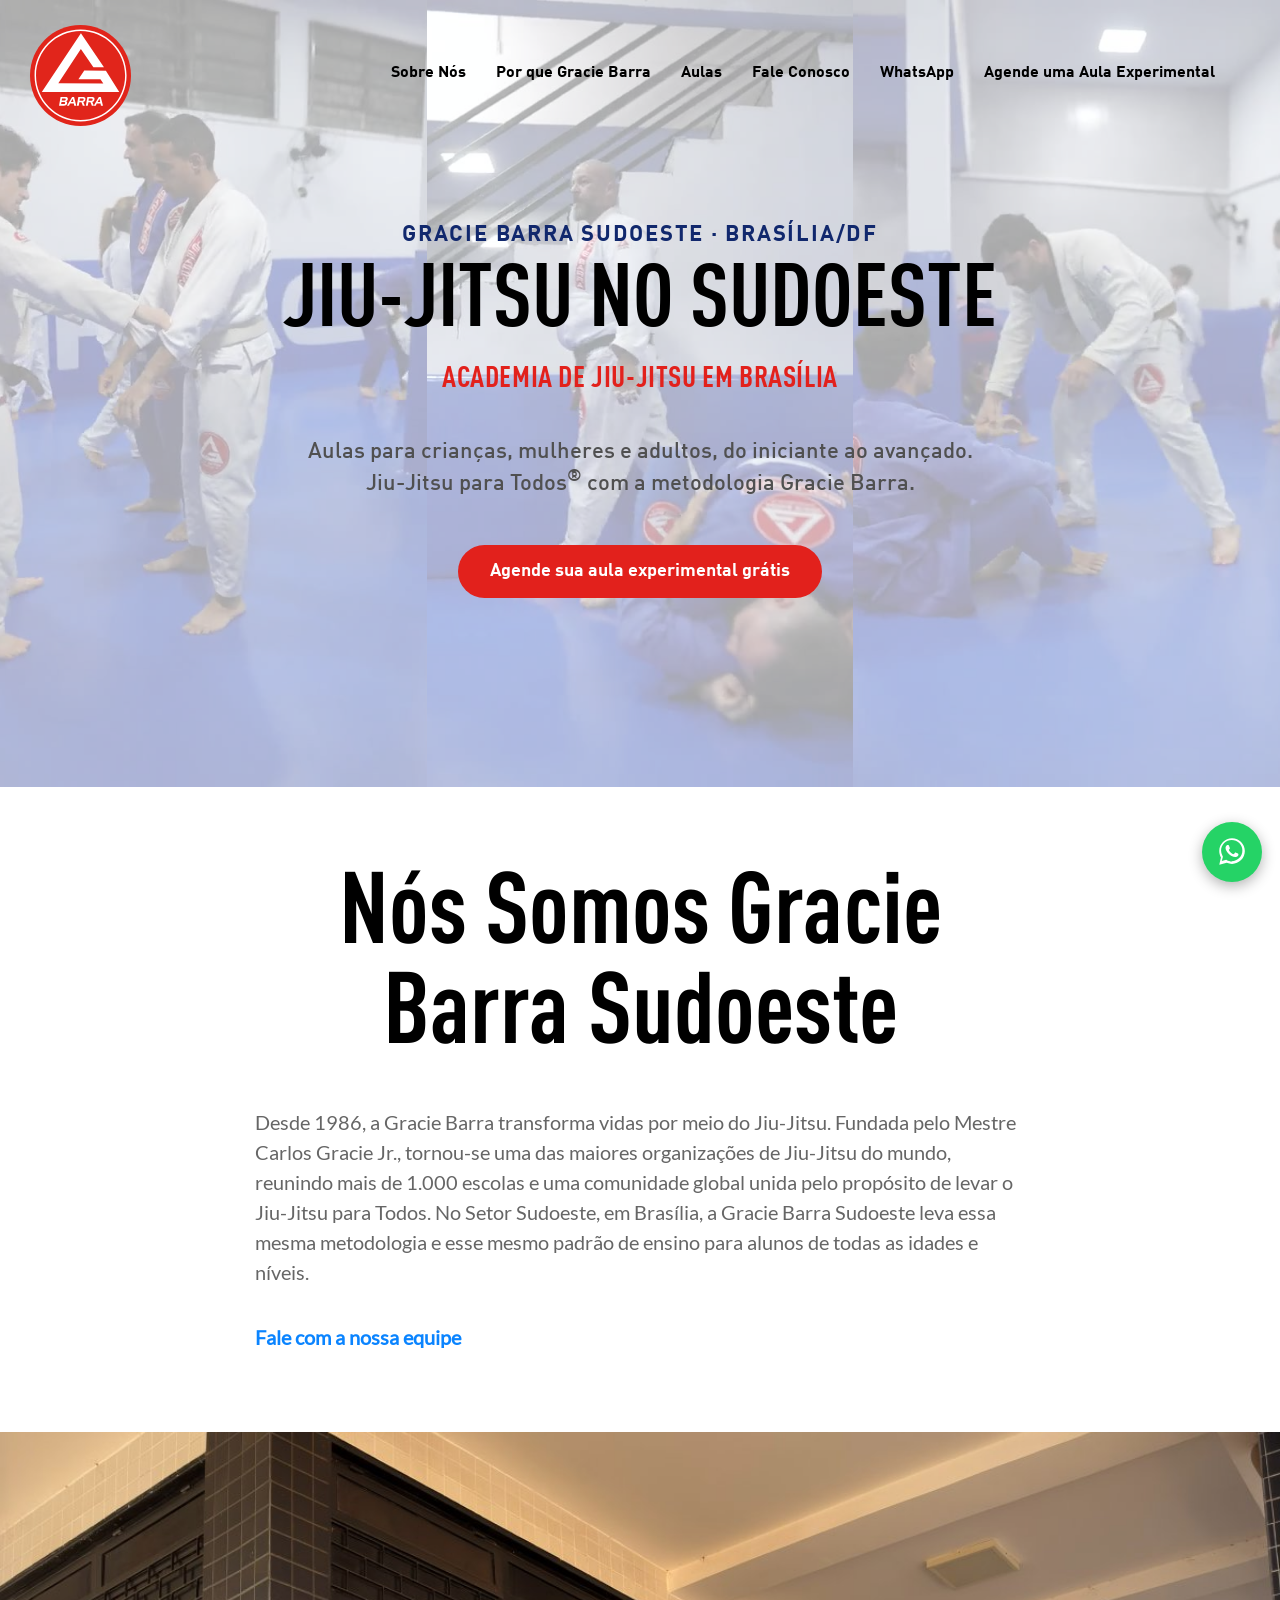
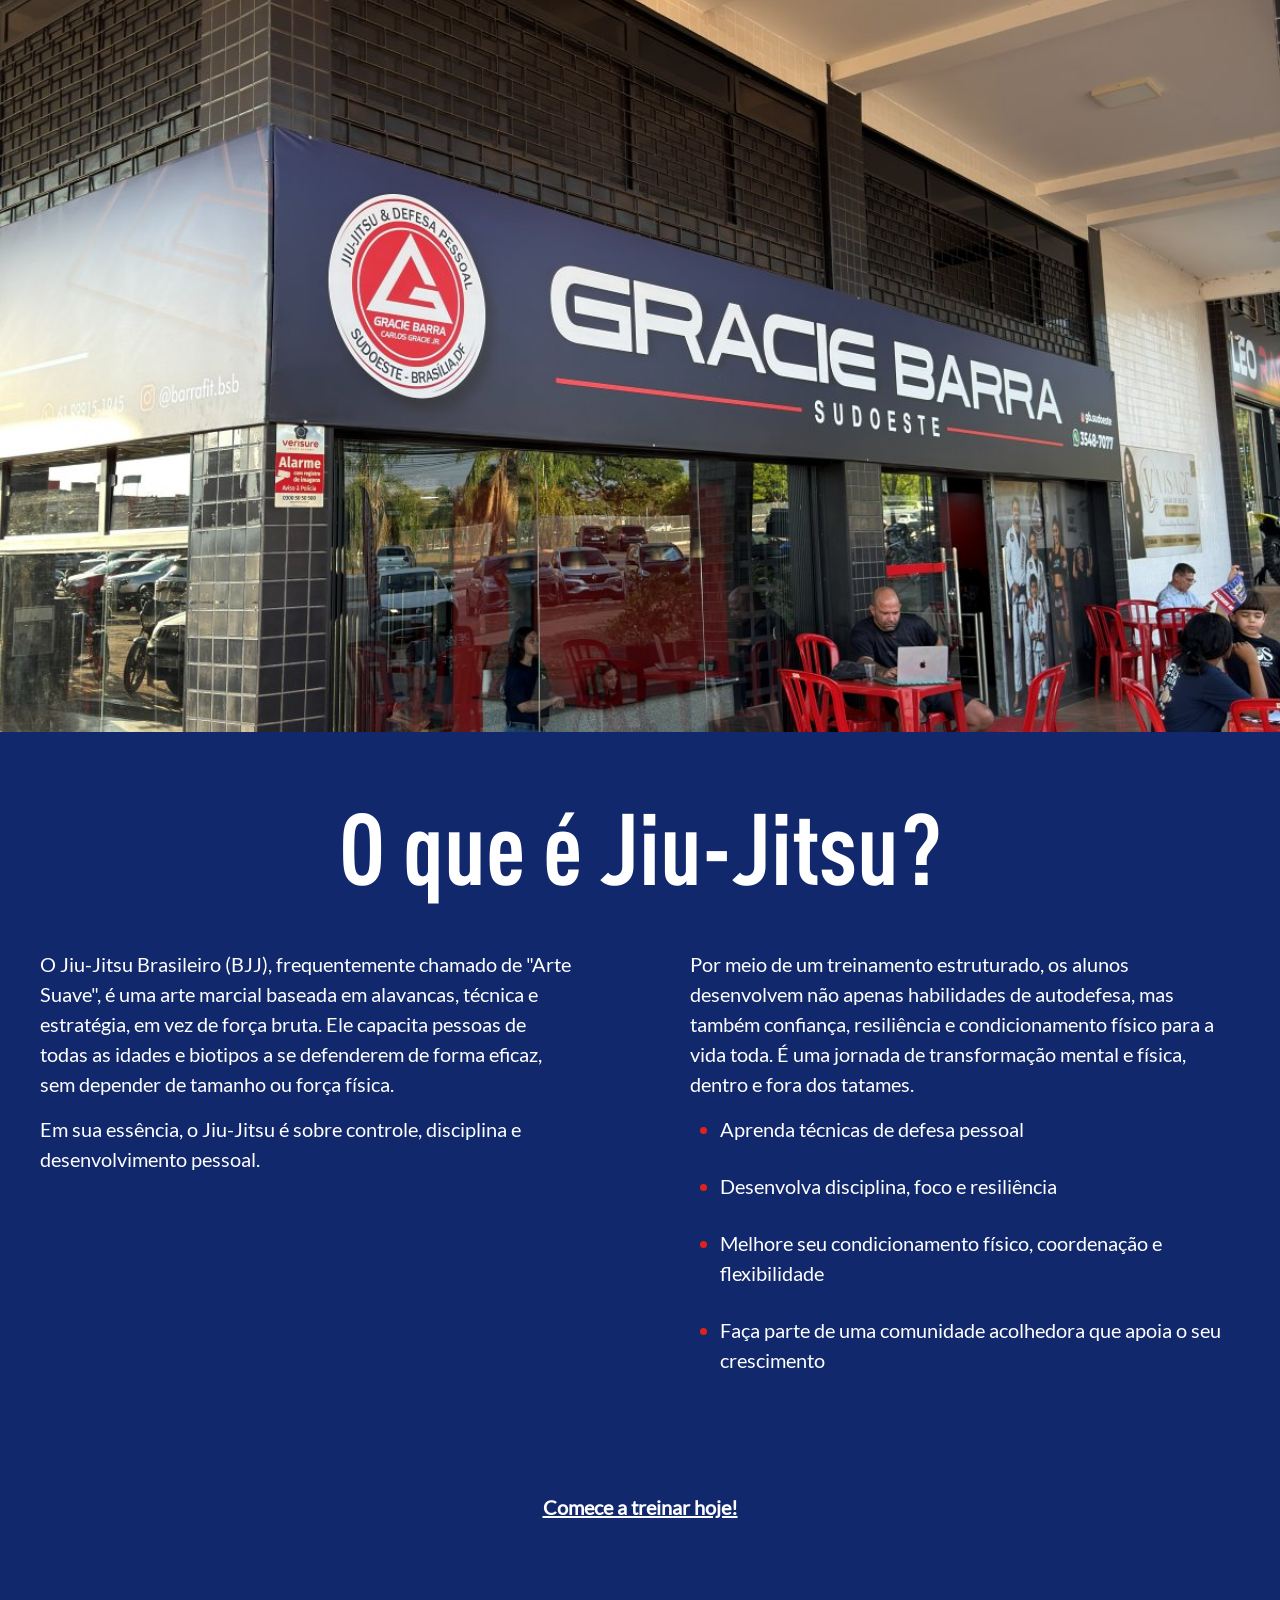
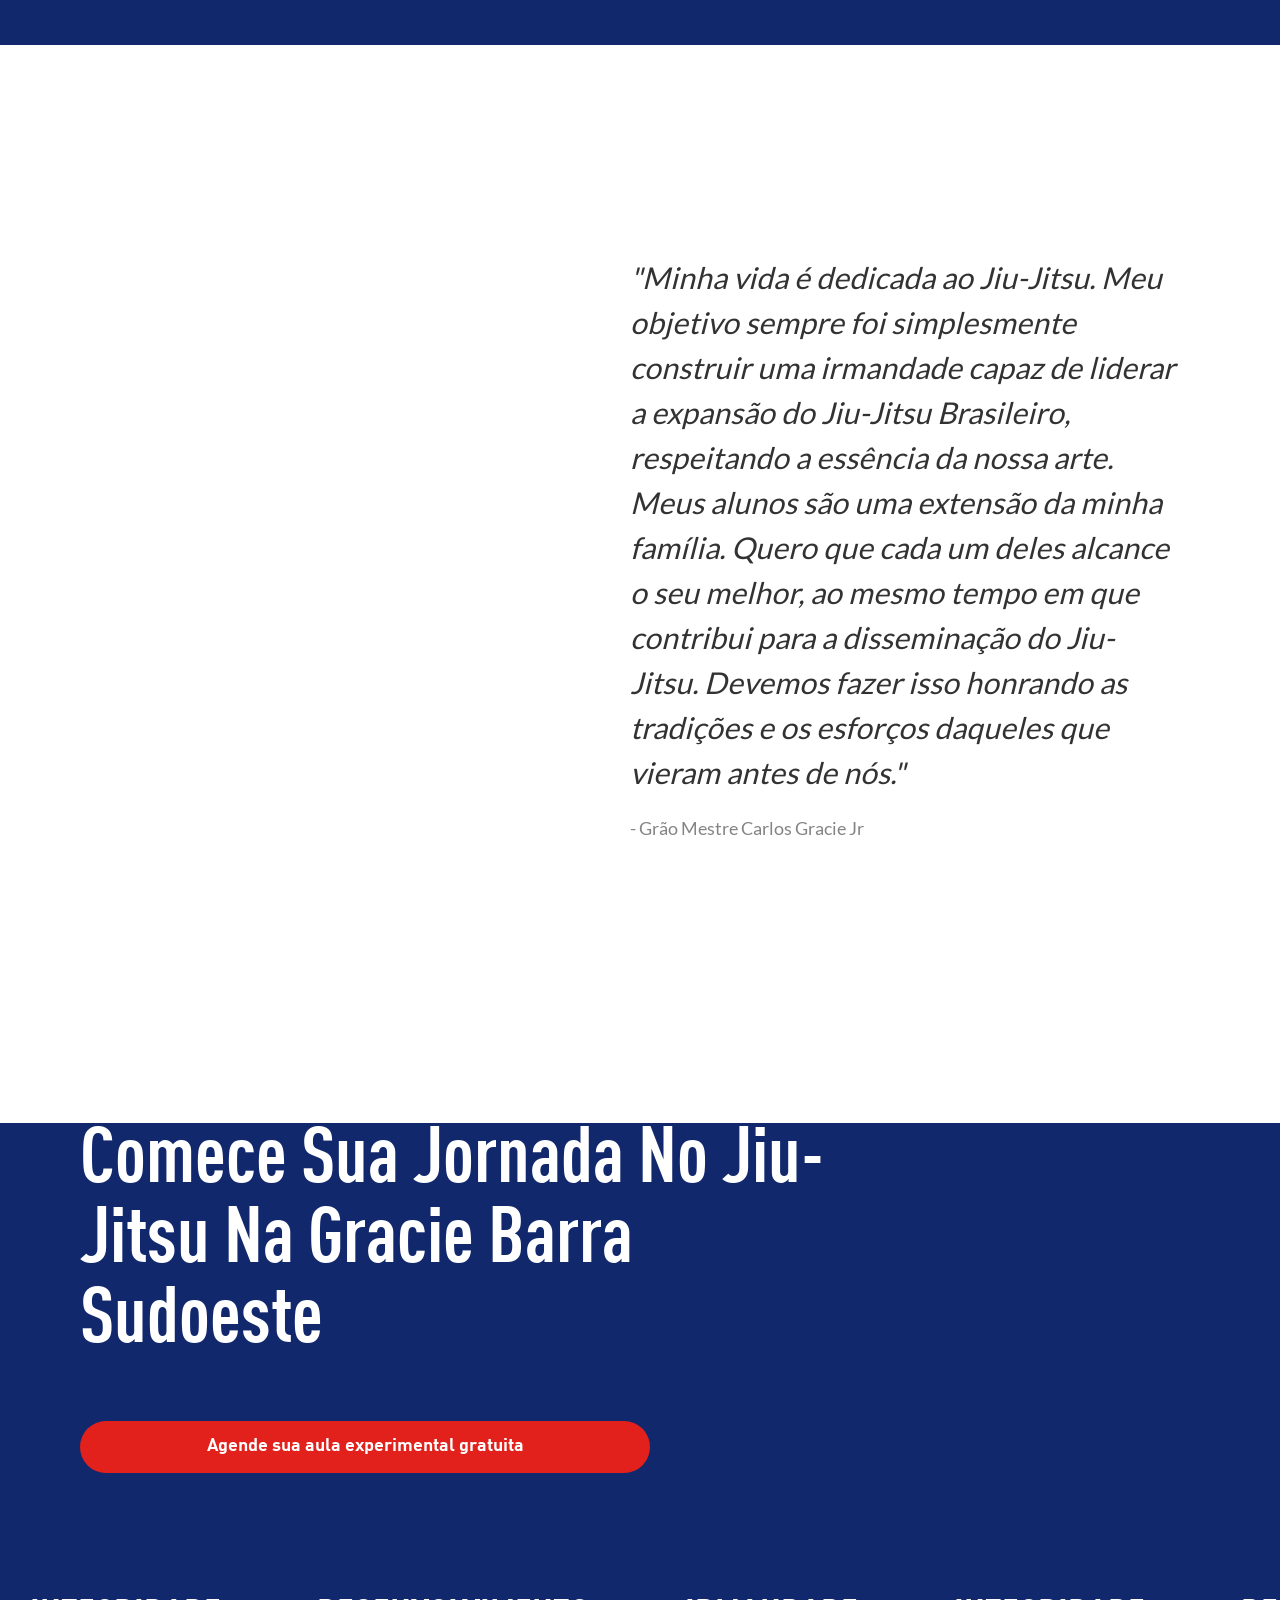
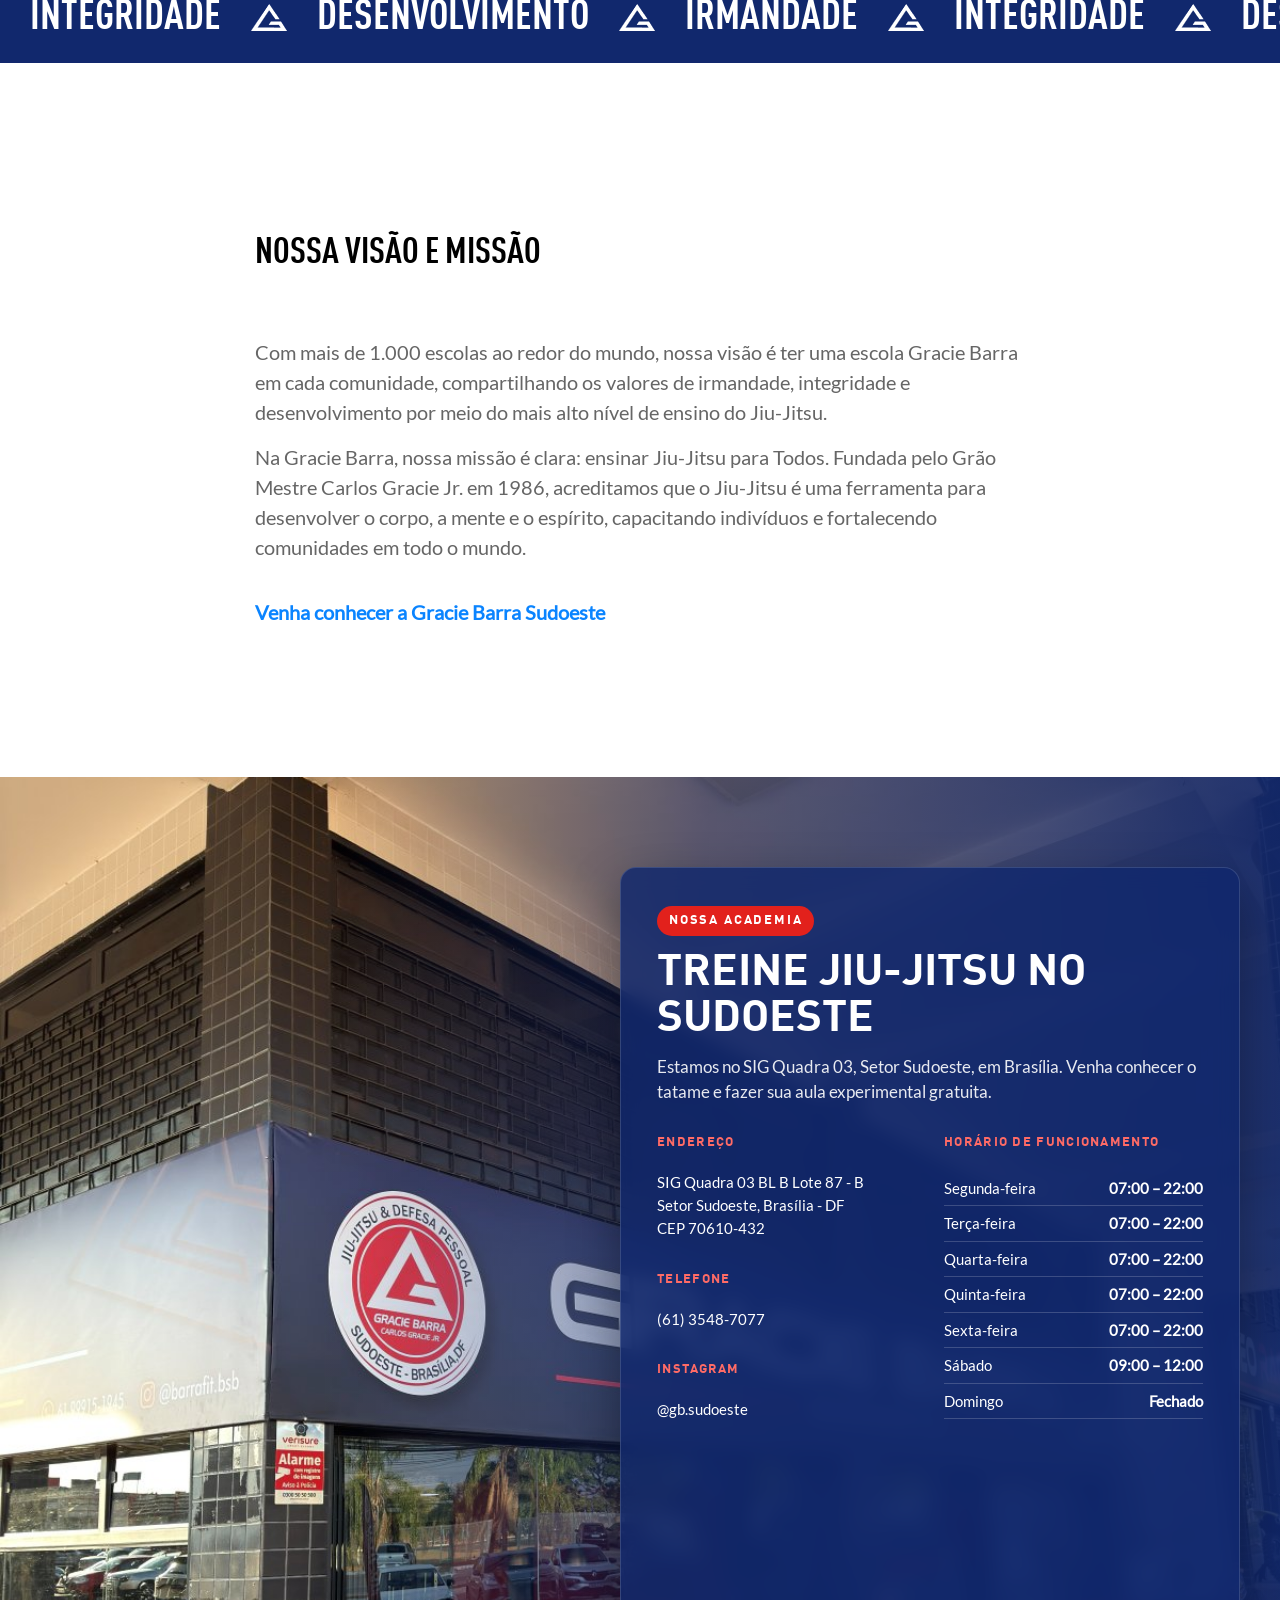
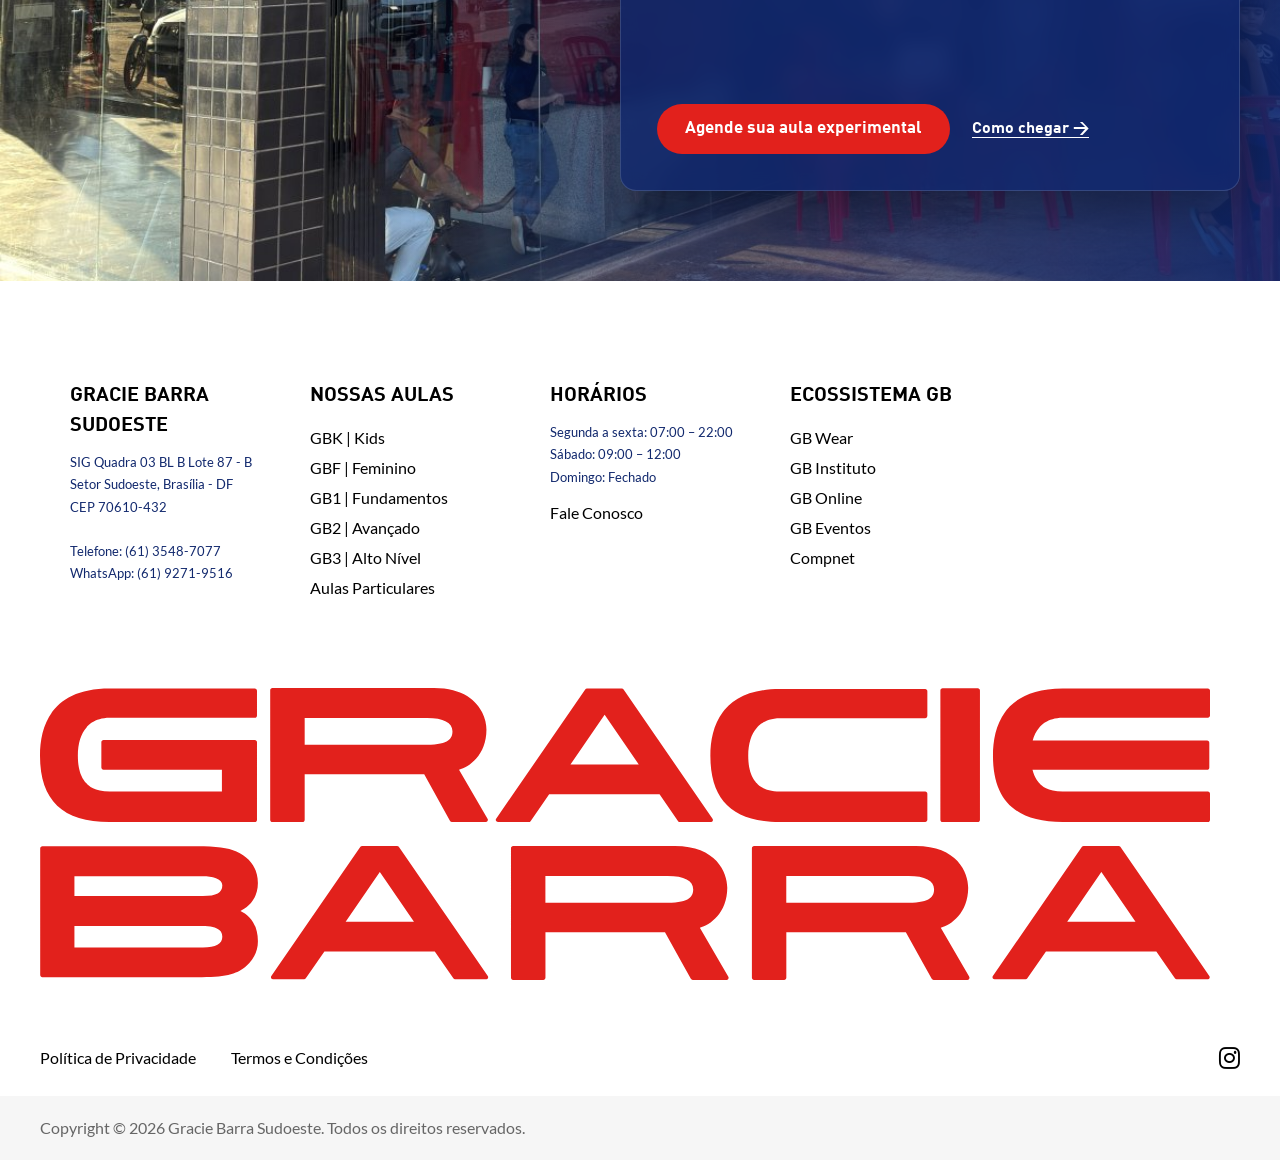
==== commit f605f147: "Hero com vídeos da academia, menu com âncoras e ajustes de seções - Hero otimizado para Google Ads (" ====
--- a/index.html
+++ b/index.html
@@ -10,13 +10,13 @@
 
 <!-- / GB RM Schema -->
 	<!-- This site is optimized with the Yoast SEO plugin v28.4 - https://yoast.com/product/yoast-seo-wordpress/ -->
-	<title>Gracie Barra Sudoeste | Jiu-Jitsu no Sudoeste - Brasília/DF</title>
-	<meta name="description" content="Jiu-Jitsu para todos no Setor Sudoeste, Brasília - DF. Aulas para crianças, mulheres e adultos na Gracie Barra Sudoeste. Agende sua aula experimental gratuita pelo WhatsApp.">
+	<title>Academia de Jiu-Jitsu no Sudoeste, Brasília/DF | Gracie Barra Sudoeste</title>
+	<meta name="description" content="Academia de Jiu-Jitsu no Sudoeste, Brasília/DF. Aulas de Jiu-Jitsu para crianças, mulheres e adultos, do iniciante ao avançado, na Gracie Barra Sudoeste. Aula experimental grátis.">
 	
 	<meta property="og:locale" content="pt_BR">
 	<meta property="og:type" content="website">
-	<meta property="og:title" content="Gracie Barra Sudoeste | Jiu-Jitsu no Sudoeste - Brasília/DF">
-	<meta property="og:description" content="Jiu-Jitsu para todos no Setor Sudoeste, Brasília - DF. Aulas para crianças, mulheres e adultos na Gracie Barra Sudoeste. Agende sua aula experimental gratuita pelo WhatsApp.">
+	<meta property="og:title" content="Academia de Jiu-Jitsu no Sudoeste, Brasília/DF | Gracie Barra Sudoeste">
+	<meta property="og:description" content="Academia de Jiu-Jitsu no Sudoeste, Brasília/DF. Aulas de Jiu-Jitsu para crianças, mulheres e adultos, do iniciante ao avançado, na Gracie Barra Sudoeste. Aula experimental grátis.">
 	<meta property="og:site_name" content="Gracie Barra Sudoeste">
 	<meta property="og:image" content="http://graciebarra.com/brazil/wp-content/uploads/sites/206/sites/206/2025/04/GB-BW-scaled.jpg">
 	<meta property="og:image:width" content="2560">
@@ -101,7 +101,16 @@
 }
 
 .call-to-action_bookfirstclass .call-to-action .text-container .GB_button {
-	width: 280px!important;
+	display: inline-flex!important;
+	width: auto!important;
+	max-width: 100%;
+	height: auto!important;
+	min-height: 52px;
+	box-sizing: border-box;
+	padding: 14px 32px!important;
+	line-height: 1.3!important;
+	text-align: center;
+	white-space: normal;
 }
 
 .call-to-action_bookfirstclass .call-to-action .text-container h3 {
@@ -180,6 +189,60 @@
     .gbs-wa-float{width:54px;height:54px;right:14px;bottom:14px}
     .gbs-wa-float svg{width:30px;height:30px}
   }
+
+  /* Hero: 3 vídeos verticais lado a lado cobrindo o fundo */
+  .gb-home-page-container .home-header-container .header-content-container .header-image-container{position:absolute;inset:0}
+  .gbs-hero-videos{position:absolute;inset:0;display:grid;grid-template-columns:repeat(3,1fr);gap:0;background:#11286d}
+  .gbs-hero-video{width:100%;height:100%;object-fit:cover;display:block}
+  .gb-home-page-container .home-header-container .header-content-container .header-image-overlay{background:rgba(255,255,255,.65)}
+  /* Foto da fachada em tela cheia, logo após "Nós Somos" */
+  .gbs-foto-fachada{width:100%;height:100vh;overflow:hidden}
+  .gbs-foto-fachada img{display:block;width:100%;height:100%;object-fit:cover;object-position:center 40%}
+
+  /* Seção da academia: fachada em tela cheia */
+  .gbs-local{position:relative;min-height:100vh;display:flex;align-items:center;overflow:hidden;background:#11286d;color:#fff;padding:56vh 0 40px}
+  .gbs-local-bg{position:absolute;inset:0;width:100%;height:100%;object-fit:cover;object-position:center 40%}
+  .gbs-local-shade{position:absolute;inset:0;background:linear-gradient(180deg,rgba(17,40,109,0) 30%,rgba(17,40,109,.85) 60%,#11286d 100%)}
+  .gbs-local-inner{position:relative;z-index:1;width:100%;display:flex;justify-content:flex-end}
+  .gbs-local-card{width:100%;max-width:620px;box-sizing:border-box;background:rgba(17,40,109,.82);-webkit-backdrop-filter:blur(10px);backdrop-filter:blur(10px);border:1px solid rgba(255,255,255,.14);border-radius:16px;padding:28px 22px;box-shadow:0 20px 50px rgba(0,0,0,.35)}
+  .gbs-local-eyebrow{display:inline-block;font-family:"AdihausDIN-Bold",sans-serif;font-size:13px;letter-spacing:.14em;text-transform:uppercase;color:#fff;background:#e2211c;border-radius:40px;padding:5px 12px;margin-bottom:14px}
+  .gbs-local h2{font-family:"AdihausDIN-Bold",sans-serif;color:#fff;font-size:32px;line-height:1.05;text-transform:uppercase;margin:0 0 12px}
+  .gbs-local-lead{font-family:"Lato-Regular",sans-serif;font-size:17px;line-height:1.5;color:rgba(255,255,255,.9);margin:0 0 22px}
+  .gbs-local-grid{display:grid;gap:20px;margin-bottom:20px}
+  .gbs-local h4{font-family:"AdihausDIN-Bold",sans-serif;font-size:13px;letter-spacing:.1em;text-transform:uppercase;color:#ff6b66;margin:0 0 6px}
+  .gbs-local-grid p{font-family:"Lato-Regular",sans-serif;font-size:15px;line-height:1.55;color:#fff;margin:0 0 16px}
+  .gbs-local-grid p:last-child{margin-bottom:0}
+  .gbs-local a{color:#fff}
+  .gbs-local .gbs-hours td{font-family:"Lato-Regular",sans-serif;font-size:15px;color:#fff}
+  .gbs-local .gbs-map{height:220px;border-radius:10px;margin:0 0 22px;display:block}
+  .gbs-local-actions{display:flex;flex-wrap:wrap;align-items:center;gap:14px 22px}
+  .gbs-local-btn{display:inline-flex;align-items:center;justify-content:center;text-align:center;background:#e2211c;color:#fff!important;font-family:"AdihausDIN-Bold",sans-serif;font-size:17px;line-height:1.3;padding:14px 28px;border-radius:100px;text-decoration:none;transition:background .2s}
+  .gbs-local-btn:hover{background:#d0021b;text-decoration:none}
+  .gbs-local-link{font-family:"AdihausDIN-Bold",sans-serif;font-size:16px;text-decoration:underline;text-underline-offset:4px}
+  @media(min-width:640px){.gbs-local-grid{grid-template-columns:1fr 1fr;gap:28px}.gbs-local-card{padding:36px}}
+  @media(min-width:1200px){
+    .gbs-local{padding:90px 0}
+    .gbs-local-bg{object-position:center 45%}
+    .gbs-local-shade{background:linear-gradient(90deg,rgba(17,40,109,0) 25%,rgba(17,40,109,.55) 55%,rgba(17,40,109,.9) 100%)}
+    .gbs-local h2{font-size:44px}
+  }
+  html{scroll-behavior:smooth}
+  .gb-home-page-container .top-text-container{padding-bottom:60px}
+  @media(min-width:992px){.gb-home-page-container .top-text-container{padding-bottom:80px}}
+  #sobre,#aulas,#contato,#por-que-gracie-barra{scroll-margin-top:110px}
+
+  /* Hero alinhado às buscas: jiu-jitsu sudoeste / jiu-jitsu brasília / academia de jiu-jitsu */
+  .gb-home-page-container .heading-container h1.gbs-hero-h1{margin-top:0;font-size:44px;line-height:1.02}
+  .gb-home-page-container .heading-container h1.gbs-hero-h1 span.gbs-hero-kw{display:block!important;font-size:20px!important;line-height:1.2!important;margin-top:12px!important;color:#e2211c!important;vertical-align:baseline!important;letter-spacing:.02em!important}
+  .gb-home-page-container .home-header-container .heading-container .brand-text-container{font-size:18px!important;letter-spacing:.08em!important;color:#11286d!important}
+  .gb-home-page-container .home-header-container .heading-container .subtext-container.gbs-hero-text{font-size:18px!important;line-height:1.45!important;margin-bottom:32px!important}
+  @media(min-width:992px){
+    .gb-home-page-container .heading-container h1.gbs-hero-h1{font-size:72px}
+    .gb-home-page-container .heading-container h1.gbs-hero-h1 span.gbs-hero-kw{font-size:30px!important}
+    .gb-home-page-container .home-header-container .heading-container .brand-text-container{font-size:22px!important}
+    .gb-home-page-container .home-header-container .heading-container .subtext-container.gbs-hero-text{font-size:22px!important;margin-bottom:44px!important}
+  }
+  @media(min-width:1200px){.gb-home-page-container .heading-container h1.gbs-hero-h1{font-size:88px}}
 </style>
 <script type="application/ld+json">{"@context":"https://schema.org","@type":"SportsActivityLocation","name":"Gracie Barra Sudoeste","description":"Jiu-Jitsu para todos no Setor Sudoeste, Brasília - DF. Aulas para crianças, mulheres e adultos na Gracie Barra Sudoeste. Agende sua aula experimental gratuita pelo WhatsApp.","telephone":"+55-61-3548-7077","address":{"@type":"PostalAddress","streetAddress":"SIG Quadra 03 BL B Lote 87 - B - Setor Sudoeste","addressLocality":"Brasília","addressRegion":"DF","postalCode":"70610-432","addressCountry":"BR"},"openingHoursSpecification":[{"@type":"OpeningHoursSpecification","dayOfWeek":["Monday","Tuesday","Wednesday","Thursday","Friday"],"opens":"07:00","closes":"22:00"},{"@type":"OpeningHoursSpecification","dayOfWeek":"Saturday","opens":"09:00","closes":"12:00"}],"sameAs":["https://www.instagram.com/gb.sudoeste/"]}</script>
 </head>
@@ -203,8 +266,11 @@
 
 		<div class="header-content-container">
 			<div class="header-image-container">
-				<div class="video-embed-container uk-visible@l"><iframe width="100%" height="100%" src="https://www.youtube.com/embed/iIhHECCvZlU?autoplay=1&amp;mute=1&amp;loop=1&amp;playlist=iIhHECCvZlU&amp;controls=0&amp;rel=0" loop="" autoplay="" muted="" title="GB Website Header V1" frameborder="0" allow="accelerometer; autoplay; clipboard-write; encrypted-media; gyroscope; picture-in-picture" allowfullscreen="0" data-gtm-yt-inspected-12="true" id="162111670"></iframe></div>					<div class="image-container uk-hidden@l">
-						<img width="640" height="308" src="./assets/GB-BW-1024x492.jpg" class="home-page-header-image wp-post-image" alt="Two men in Gracie Barra gear" decoding="async" fetchpriority="high" sizes="(max-width: 640px) 100vw, 640px">					</div>
+				<div class="gbs-hero-videos">
+					<video class="gbs-hero-video" src="./assets/videos/hero-1.mp4" poster="./assets/videos/hero-1.jpg" autoplay muted loop playsinline preload="auto" aria-hidden="true"></video>
+					<video class="gbs-hero-video" src="./assets/videos/hero-2.mp4" poster="./assets/videos/hero-2.jpg" autoplay muted loop playsinline preload="auto" aria-hidden="true"></video>
+					<video class="gbs-hero-video" src="./assets/videos/hero-3.mp4" poster="./assets/videos/hero-3.jpg" autoplay muted loop playsinline preload="auto" aria-hidden="true"></video>
+				</div>
 							</div>
 
 			<div class="header-image-overlay">
@@ -214,15 +280,14 @@
 
     <div id="" class="uk-container header-nav">
         <div class="site-branding">
-            <a class="back-home" href="#" aria-label="Início"><img src="./assets/logosBarraShield.svg" class="site-logo" alt="Gracie Barra" role="presentation" aria-hidden="true" aria-label="Gracie Barra Sudoeste" decoding="async"></a>
+            <a class="back-home" href="#page" aria-label="Início"><img src="./assets/logosBarraShield.svg" class="site-logo" alt="Gracie Barra" role="presentation" aria-hidden="true" aria-label="Gracie Barra Sudoeste" decoding="async"></a>
             <a class="sticky-book-class-btn" href="https://wa.me/556192719516?text=Ol%C3%A1!%20Vim%20pelo%20site%20da%20Gracie%20Barra%20Sudoeste%20e%20gostaria%20de%20agendar%20minha%20aula%20experimental%20gratuita." aria-label="Agende uma Aula" role="button" target="_blank" rel="noopener">Agende uma Aula</a>
             
         </div><!-- .site-branding -->
                     <nav class="site-navigation showOnDesktop">
-                <div class="menu-menu-principal-container"><ul id="primary-menu" class="menu"><li id="menu-item-40" class="menu-item menu-item-type-post_type menu-item-object-page menu-item-40"><a href="https://wa.me/556192719516?text=Ol%C3%A1!%20Vim%20pelo%20site%20da%20Gracie%20Barra%20Sudoeste%20e%20gostaria%20de%20agendar%20minha%20aula%20experimental%20gratuita." aria-label="Sobre Nós" target="_blank" rel="noopener">Sobre Nós</a></li>
-<li id="menu-item-39" class="menu-item menu-item-type-post_type menu-item-object-page menu-item-39"><a href="https://wa.me/556192719516?text=Ol%C3%A1!%20Vim%20pelo%20site%20da%20Gracie%20Barra%20Sudoeste%20e%20gostaria%20de%20agendar%20minha%20aula%20experimental%20gratuita." aria-label="Por que Gracie Barra" target="_blank" rel="noopener">Por que Gracie Barra</a></li>
-<li id="menu-item-98" class="menu-item menu-item-type-post_type menu-item-object-page menu-item-98"><a href="https://wa.me/556192719516?text=Ol%C3%A1!%20Vim%20pelo%20site%20da%20Gracie%20Barra%20Sudoeste%20e%20gostaria%20de%20agendar%20minha%20aula%20experimental%20gratuita." aria-label="Aulas" target="_blank" rel="noopener">Aulas</a></li>
-<li id="menu-item-796" class="menu-item menu-item-type-custom menu-item-object-custom menu-item-796"><a href="https://wa.me/556192719516?text=Ol%C3%A1!%20Vim%20pelo%20site%20da%20Gracie%20Barra%20Sudoeste%20e%20gostaria%20de%20agendar%20minha%20aula%20experimental%20gratuita." aria-label="Novidades" target="_blank" rel="noopener">Novidades</a></li>
+                <div class="menu-menu-principal-container"><ul id="primary-menu" class="menu"><li id="menu-item-40" class="menu-item menu-item-type-post_type menu-item-object-page menu-item-40"><a href="#sobre" aria-label="Sobre Nós">Sobre Nós</a></li>
+<li id="menu-item-39" class="menu-item menu-item-type-post_type menu-item-object-page menu-item-39"><a href="#por-que-gracie-barra" aria-label="Por que Gracie Barra">Por que Gracie Barra</a></li>
+<li id="menu-item-98" class="menu-item menu-item-type-post_type menu-item-object-page menu-item-98"><a href="#aulas" aria-label="Aulas">Aulas</a></li>
 <li id="menu-item-402" class="menu-item menu-item-type-post_type menu-item-object-page menu-item-402"><a href="https://wa.me/556192719516?text=Ol%C3%A1!%20Vim%20pelo%20site%20da%20Gracie%20Barra%20Sudoeste%20e%20gostaria%20de%20agendar%20minha%20aula%20experimental%20gratuita." aria-label="Fale Conosco" target="_blank" rel="noopener">Fale Conosco</a></li>
 <li id="menu-item-43" class="button invert menu-item menu-item-type-post_type menu-item-object-page menu-item-43"><a href="https://wa.me/556192719516?text=Ol%C3%A1!%20Vim%20pelo%20site%20da%20Gracie%20Barra%20Sudoeste%20e%20gostaria%20de%20agendar%20minha%20aula%20experimental%20gratuita." aria-label="WhatsApp" target="_blank" rel="noopener">WhatsApp</a></li>
 <li id="menu-item-31" class="button menu-item menu-item-type-custom menu-item-object-custom menu-item-31"><a href="https://wa.me/556192719516?text=Ol%C3%A1!%20Vim%20pelo%20site%20da%20Gracie%20Barra%20Sudoeste%20e%20gostaria%20de%20agendar%20minha%20aula%20experimental%20gratuita." aria-label="Agende uma Aula Experimental" role="button" target="_blank" rel="noopener">Agende uma Aula Experimental</a></li>
@@ -236,42 +301,40 @@
 <div class="sticky-spacer"></div>
 				<div class="top-content-container">
 					<div class="uk-container">
-						<did class="heading-container">
-															<div class="brand-text-container uk-text-center uk-text-uppercase">
-									Gracie Barra Sudoeste								</div>
-														<div class="h1 uk-text-center">JIU-JITSU PARA TODOS<sup>®</sup></div>															<div class="subtext-container uk-text-center">
-									Iniciar na Gracie Barra Sudoeste é fácil								</div>
-																						<div class="button-container uk-text-center">
+						<div class="heading-container">
+								<div class="brand-text-container uk-text-center uk-text-uppercase">Gracie Barra Sudoeste · Brasília/DF</div>
+								<h1 class="h1 uk-text-center gbs-hero-h1">Jiu-Jitsu no Sudoeste<span class="gbs-hero-kw">Academia de Jiu-Jitsu em Brasília</span></h1>
+								<div class="subtext-container uk-text-center gbs-hero-text">
+									Aulas para crianças, mulheres e adultos, do iniciante ao avançado.<br>Jiu-Jitsu para Todos<sup>®</sup> com a metodologia Gracie Barra.
+								</div>
+								<div class="button-container uk-text-center">
 									<a href="https://wa.me/556192719516?text=Ol%C3%A1!%20Vim%20pelo%20site%20da%20Gracie%20Barra%20Sudoeste%20e%20gostaria%20de%20agendar%20minha%20aula%20experimental%20gratuita." role="button" target="_blank" rel="noopener">Agende sua aula experimental grátis</a>
 								</div>
-													</did>
+							</div>
 					</div>
 
 				</div>
 			</div>
 		</div>
-						<div class="header-side-image-container uk-visible@l" uk-parallax="y: -150,0;  end: 50vh + 50%;" style="transform: translateY(-107.105px); will-change: transform;">
-				<img width="503" height="625" src="./assets/DSC06242bbb_1.png" class="attachment-large size-large" alt="" decoding="async" sizes="(max-width: 503px) 100vw, 503px">			</div>
 			</div>
 
 	<div class="uk-container">
-		<div class="top-text-container uk-flex-center">
+		<div id="sobre" class="top-text-container uk-flex-center">
 							<div class="top-text-content">
-					<h1><b>Nós Somos Gracie Barra Sudoeste</b></h1>
+					<h2><b>Nós Somos Gracie Barra Sudoeste</b></h2>
 <p>Desde 1986, a Gracie Barra transforma vidas por meio do Jiu-Jitsu. Fundada pelo Mestre Carlos Gracie Jr., tornou-se uma das maiores organizações de Jiu-Jitsu do mundo, reunindo mais de 1.000 escolas e uma comunidade global unida pelo propósito de levar o Jiu-Jitsu para Todos. No Setor Sudoeste, em Brasília, a Gracie Barra Sudoeste leva essa mesma metodologia e esse mesmo padrão de ensino para alunos de todas as idades e níveis.</p>
 <p><a href="https://wa.me/556192719516?text=Ol%C3%A1!%20Vim%20pelo%20site%20da%20Gracie%20Barra%20Sudoeste%20e%20gostaria%20de%20agendar%20minha%20aula%20experimental%20gratuita." target="_blank" rel="noopener"><b>Fale com a nossa equipe</b></a></p>
 				</div>
 					</div>
 	</div>
 
-	<div class="what-is-section-container">
+	<div class="gbs-foto-fachada">
+		<img src="./assets/fachada.jpg" width="1200" height="1600" alt="Fachada da Gracie Barra Sudoeste, academia de Jiu-Jitsu no Setor Sudoeste, Brasília/DF" loading="lazy" decoding="async">
+	</div>
+
+	<div id="aulas" class="what-is-section-container">
 		<div class="uk-container">
-							<div class="what-is-video-container uk-flex-center">
-					<div class="what-is-video-content">
-						<iframe title="The Gracie Barra experience" width="100%" height="100%" src="https://www.youtube.com/embed/WlLC_-E5sgE?rel=0" loop="" frameborder="0" allow="accelerometer; autoplay; clipboard-write; encrypted-media; gyroscope; picture-in-picture" allowfullscreen="1" data-gtm-yt-inspected-12="true" id="957900339"></iframe>
-					</div>
-				</div>
-						<div class="what-is-section-content">
+				<div class="what-is-section-content">
 									<div class="h2 uk-text-center">
 						O que é Jiu-Jitsu?					</div>
 								<div class="content-container">
@@ -620,7 +683,7 @@
         </div>
     </div>
 
-			<div class="mission-vision-section-container">
+			<div id="por-que-gracie-barra" class="mission-vision-section-container">
 			<div class="uk-container">
 				<div class="text-container uk-flex-center">
 					<div class="text-content">
@@ -633,266 +696,38 @@
 			</div>
 		</div>
 	
-			<div class="school-owner-section-container">
-			<div class="uk-grid uk-grid-collapse">
-									<div class="uk-width-1-1 uk-width-1-3@l image-column">
-						<div class="image-container">
-							<img width="1200" height="1600" src="./assets/fachada.jpg" class="attachment-large size-large" alt="Fachada da Gracie Barra Sudoeste, no SIG Quadra 03, Setor Sudoeste - Brasília/DF" decoding="async" loading="lazy" style="object-position:center 55%">						</div>
-					</div>
-								<div class="uk-width-1-1 uk-width-2-3@l text-column">
-					<div class="content-container">
-						<div class="text-wrapper">
-							<div class="text-content uk-text-center@s uk-text-left@l">
-								<h2 id="nossa-escola"><b>Treine na Gracie Barra Sudoeste</b></h2>
-<p><b>Estamos no Setor Sudoeste, em Brasília. Venha fazer sua aula experimental gratuita!</b></p>
-<div class="gbs-info">
-  <div>
-    <h4>Endereço</h4>
-    <p>SIG Quadra 03 BL B Lote 87 - B<br>Setor Sudoeste, Brasília - DF<br>CEP 70610-432</p>
-    <h4 style="margin-top:18px">Telefone</h4>
-    <p>(61) 3548-7077</p>
-    <h4 style="margin-top:18px">Instagram</h4>
-    <p><a href="https://www.instagram.com/gb.sudoeste/" target="_blank" rel="noopener">@gb.sudoeste</a></p>
-  </div>
-  <div>
-    <h4>Horário de funcionamento</h4>
-    <table class="gbs-hours"><tbody><tr><td>Segunda-feira</td><td>07:00 – 22:00</td></tr><tr><td>Terça-feira</td><td>07:00 – 22:00</td></tr><tr><td>Quarta-feira</td><td>07:00 – 22:00</td></tr><tr><td>Quinta-feira</td><td>07:00 – 22:00</td></tr><tr><td>Sexta-feira</td><td>07:00 – 22:00</td></tr><tr><td>Sábado</td><td>09:00 – 12:00</td></tr><tr><td>Domingo</td><td>Fechado</td></tr></tbody></table>
-  </div>
-</div>
-<iframe class="gbs-map" title="Mapa - Gracie Barra Sudoeste" src="https://www.google.com/maps?q=Gracie%20Barra%20Sudoeste%2C%20SIG%20Quadra%2003%20BL%20B%20Lote%2087%20-%20B%20-%20Setor%20Sudoeste%2C%20Bras%C3%ADlia%20-%20DF%2C%2070610-432&output=embed" loading="lazy" referrerpolicy="no-referrer-when-downgrade"></iframe>
-							</div>
-															<div class="button-container uk-text-center@s uk-text-left@l">
-									<a href="https://wa.me/556192719516?text=Ol%C3%A1!%20Vim%20pelo%20site%20da%20Gracie%20Barra%20Sudoeste%20e%20gostaria%20de%20agendar%20minha%20aula%20experimental%20gratuita." target="_blank" rel="noopener">Agende sua aula experimental</a>
-								</div>
-													</div>
+			<section id="contato" class="gbs-local">
+				<img class="gbs-local-bg" src="./assets/fachada.jpg" width="1200" height="1600" alt="Fachada da Gracie Barra Sudoeste, no SIG Quadra 03, Setor Sudoeste - Brasília/DF" loading="lazy" decoding="async">
+				<div class="gbs-local-shade" aria-hidden="true"></div>
+				<div class="uk-container gbs-local-inner">
+					<div class="gbs-local-card">
+						<span class="gbs-local-eyebrow">Nossa academia</span>
+						<h2 id="nossa-escola">Treine Jiu-Jitsu no Sudoeste</h2>
+						<p class="gbs-local-lead">Estamos no SIG Quadra 03, Setor Sudoeste, em Brasília. Venha conhecer o tatame e fazer sua aula experimental gratuita.</p>
+						<div class="gbs-local-grid">
+							<div>
+								<h4>Endereço</h4>
+								<p>SIG Quadra 03 BL B Lote 87 - B<br>Setor Sudoeste, Brasília - DF<br>CEP 70610-432</p>
+								<h4>Telefone</h4>
+								<p><a href="tel:+556135487077">(61) 3548-7077</a></p>
+								<h4>Instagram</h4>
+								<p><a href="https://www.instagram.com/gb.sudoeste/" target="_blank" rel="noopener">@gb.sudoeste</a></p>
+							</div>
+							<div>
+								<h4>Horário de funcionamento</h4>
+								<table class="gbs-hours"><tbody><tr><td>Segunda-feira</td><td>07:00 – 22:00</td></tr><tr><td>Terça-feira</td><td>07:00 – 22:00</td></tr><tr><td>Quarta-feira</td><td>07:00 – 22:00</td></tr><tr><td>Quinta-feira</td><td>07:00 – 22:00</td></tr><tr><td>Sexta-feira</td><td>07:00 – 22:00</td></tr><tr><td>Sábado</td><td>09:00 – 12:00</td></tr><tr><td>Domingo</td><td>Fechado</td></tr></tbody></table>
+							</div>
+						</div>
+						<iframe class="gbs-map" title="Mapa - Gracie Barra Sudoeste" src="https://www.google.com/maps?q=Gracie%20Barra%20Sudoeste%2C%20SIG%20Quadra%2003%20BL%20B%20Lote%2087%20-%20B%20-%20Setor%20Sudoeste%2C%20Bras%C3%ADlia%20-%20DF%2C%2070610-432&output=embed" loading="lazy" referrerpolicy="no-referrer-when-downgrade"></iframe>
+						<div class="gbs-local-actions">
+							<a class="gbs-local-btn" href="https://wa.me/556192719516?text=Ol%C3%A1!%20Vim%20pelo%20site%20da%20Gracie%20Barra%20Sudoeste%20e%20gostaria%20de%20agendar%20minha%20aula%20experimental%20gratuita." target="_blank" rel="noopener">Agende sua aula experimental</a>
+							<a class="gbs-local-link" href="https://www.google.com/maps/dir/?api=1&amp;destination=Gracie%20Barra%20Sudoeste%2C%20SIG%20Quadra%2003%20BL%20B%20Lote%2087%2C%20Bras%C3%ADlia%20-%20DF" target="_blank" rel="noopener">Como chegar →</a>
+						</div>
 					</div>
 				</div>
-			</div>
-		</div>
-	        <div id="GB-news-section-container" class="successStory_container uk-container hide-content uk-margin-large-top">
-                            <h2 class="h2">News</h2>
-            	<div class="marquee_container" style="--marquee--speed:200s">
-		<div id="hm_news" class="GB_marquee">
-			<div class="pause">
-				<i class="fa-regular fa-circle-pause"></i>
-			</div>
-      
-			<div class="mq-container">
-				<div class="marquee enable-animation marquee--hover-pause">
-											<ul class="marquee__content">							
-							
-															<li>
-									<div class="uk-card uk-card-default story">
-										<a href="https://wa.me/556192719516?text=Ol%C3%A1!%20Vim%20pelo%20site%20da%20Gracie%20Barra%20Sudoeste%20e%20gostaria%20de%20agendar%20minha%20aula%20experimental%20gratuita." target="_blank" rel="noopener">
-											<div class="uk-card-body storydetails">
-												<div class="gb-article_title">
-													GB Studio: Simplificando o Branding, o Marketing e...												</div>
-
-												<div class="text">
-													...												</div>
-											</div>
-										</a>
-									</div>
-								</li>
-															<li>
-									<div class="uk-card uk-card-default story">
-										<a href="https://wa.me/556192719516?text=Ol%C3%A1!%20Vim%20pelo%20site%20da%20Gracie%20Barra%20Sudoeste%20e%20gostaria%20de%20agendar%20minha%20aula%20experimental%20gratuita." target="_blank" rel="noopener">
-											<div class="uk-card-body storydetails">
-												<div class="gb-article_title">
-													Como Treinar Jiu-Jitsu com Segurança: Dicas da Gracie...												</div>
-
-												<div class="text">
-													Você já se perguntou se o Jiu-Jitsu é um esporte seguro? Se sim, saiba que você não está sozinho. À luz de acontecimentos recentes que despertaram preocupações em relação à...												</div>
-											</div>
-										</a>
-									</div>
-								</li>
-															<li>
-									<div class="uk-card uk-card-default story">
-										<a href="https://wa.me/556192719516?text=Ol%C3%A1!%20Vim%20pelo%20site%20da%20Gracie%20Barra%20Sudoeste%20e%20gostaria%20de%20agendar%20minha%20aula%20experimental%20gratuita." target="_blank" rel="noopener">
-											<div class="uk-card-body storydetails">
-												<div class="gb-article_title">
-													Os Hábitos dos Grandes Líderes: Como o Jiu-Jitsu...												</div>
-
-												<div class="text">
-													O que significa ser um líder? Quais qualidades uma pessoa precisa ter para liderar? Talvez a pergunta mais desafiadora seja: quais virtudes fazem de alguém um grande líder, capaz de...												</div>
-											</div>
-										</a>
-									</div>
-								</li>
-															<li>
-									<div class="uk-card uk-card-default story">
-										<a href="https://wa.me/556192719516?text=Ol%C3%A1!%20Vim%20pelo%20site%20da%20Gracie%20Barra%20Sudoeste%20e%20gostaria%20de%20agendar%20minha%20aula%20experimental%20gratuita." target="_blank" rel="noopener">
-											<div class="uk-card-body storydetails">
-												<div class="gb-article_title">
-													5 Hábitos dos Faixas Brancas Altamente Eficazes												</div>
-
-												<div class="text">
-													O primeiro ano de um aluno de Jiu-Jitsu da Gracie Barra é o período mais empolgante e desafiador de toda a sua jornada. É um momento empolgante porque você acaba...												</div>
-											</div>
-										</a>
-									</div>
-								</li>
-															<li>
-									<div class="uk-card uk-card-default story">
-										<a href="https://wa.me/556192719516?text=Ol%C3%A1!%20Vim%20pelo%20site%20da%20Gracie%20Barra%20Sudoeste%20e%20gostaria%20de%20agendar%20minha%20aula%20experimental%20gratuita." target="_blank" rel="noopener">
-											<div class="uk-card-body storydetails">
-												<div class="gb-article_title">
-													As Origens do Jiu-Jitsu: A História por Trás...												</div>
-
-												<div class="text">
-													Ao vestir seu kimono de Jiu-Jitsu e tomar seu açaí antes do treino, no que você costuma pensar? Se você é como muitos praticantes de Jiu-Jitsu, provavelmente está ansioso pelo...												</div>
-											</div>
-										</a>
-									</div>
-								</li>
-							            
-						
-                            <!-- motto -->
-                            
-                            <!-- red-white text school -->
-                            
-                            <!-- red-white text -->
-                                                    </ul>
-                    						<ul class="marquee__content">							
-							
-															<li>
-									<div class="uk-card uk-card-default story">
-										<a href="https://wa.me/556192719516?text=Ol%C3%A1!%20Vim%20pelo%20site%20da%20Gracie%20Barra%20Sudoeste%20e%20gostaria%20de%20agendar%20minha%20aula%20experimental%20gratuita." target="_blank" rel="noopener">
-											<div class="uk-card-body storydetails">
-												<div class="gb-article_title">
-													GB Studio: Simplificando o Branding, o Marketing e...												</div>
-
-												<div class="text">
-													...												</div>
-											</div>
-										</a>
-									</div>
-								</li>
-															<li>
-									<div class="uk-card uk-card-default story">
-										<a href="https://wa.me/556192719516?text=Ol%C3%A1!%20Vim%20pelo%20site%20da%20Gracie%20Barra%20Sudoeste%20e%20gostaria%20de%20agendar%20minha%20aula%20experimental%20gratuita." target="_blank" rel="noopener">
-											<div class="uk-card-body storydetails">
-												<div class="gb-article_title">
-													Como Treinar Jiu-Jitsu com Segurança: Dicas da Gracie...												</div>
-
-												<div class="text">
-													Você já se perguntou se o Jiu-Jitsu é um esporte seguro? Se sim, saiba que você não está sozinho. À luz de acontecimentos recentes que despertaram preocupações em relação à...												</div>
-											</div>
-										</a>
-									</div>
-								</li>
-															<li>
-									<div class="uk-card uk-card-default story">
-										<a href="https://wa.me/556192719516?text=Ol%C3%A1!%20Vim%20pelo%20site%20da%20Gracie%20Barra%20Sudoeste%20e%20gostaria%20de%20agendar%20minha%20aula%20experimental%20gratuita." target="_blank" rel="noopener">
-											<div class="uk-card-body storydetails">
-												<div class="gb-article_title">
-													Os Hábitos dos Grandes Líderes: Como o Jiu-Jitsu...												</div>
-
-												<div class="text">
-													O que significa ser um líder? Quais qualidades uma pessoa precisa ter para liderar? Talvez a pergunta mais desafiadora seja: quais virtudes fazem de alguém um grande líder, capaz de...												</div>
-											</div>
-										</a>
-									</div>
-								</li>
-															<li>
-									<div class="uk-card uk-card-default story">
-										<a href="https://wa.me/556192719516?text=Ol%C3%A1!%20Vim%20pelo%20site%20da%20Gracie%20Barra%20Sudoeste%20e%20gostaria%20de%20agendar%20minha%20aula%20experimental%20gratuita." target="_blank" rel="noopener">
-											<div class="uk-card-body storydetails">
-												<div class="gb-article_title">
-													5 Hábitos dos Faixas Brancas Altamente Eficazes												</div>
-
-												<div class="text">
-													O primeiro ano de um aluno de Jiu-Jitsu da Gracie Barra é o período mais empolgante e desafiador de toda a sua jornada. É um momento empolgante porque você acaba...												</div>
-											</div>
-										</a>
-									</div>
-								</li>
-															<li>
-									<div class="uk-card uk-card-default story">
-										<a href="https://wa.me/556192719516?text=Ol%C3%A1!%20Vim%20pelo%20site%20da%20Gracie%20Barra%20Sudoeste%20e%20gostaria%20de%20agendar%20minha%20aula%20experimental%20gratuita." target="_blank" rel="noopener">
-											<div class="uk-card-body storydetails">
-												<div class="gb-article_title">
-													As Origens do Jiu-Jitsu: A História por Trás...												</div>
-
-												<div class="text">
-													Ao vestir seu kimono de Jiu-Jitsu e tomar seu açaí antes do treino, no que você costuma pensar? Se você é como muitos praticantes de Jiu-Jitsu, provavelmente está ansioso pelo...												</div>
-											</div>
-										</a>
-									</div>
-								</li>
-							            
-						
-                            <!-- motto -->
-                            
-                            <!-- red-white text school -->
-                            
-                            <!-- red-white text -->
-                                                    </ul>
-                                    </div>
-            </div>
-        </div>
-    </div>
-        </div>
+			</section>
     
-<div class="gc-what-sets-us-apart-container">
-    <div class="uk-container">
-                    <div class="heading-text-container uk-flex uk-flex-center">
-                <div class="heading-text-content uk-text-center">
-                    <h2>O Que Nos Torna Únicos</h2>
-<p>Somos uma comunidade global unida pelo Jiu-Jitsu. Com mais de 1.000 escolas em seis continentes, compartilhamos uma metodologia de ensino estruturada, uma identidade comum e o compromisso de proporcionar uma experiência Gracie Barra consistente em qualquer lugar do mundo.</p>
-<p>Para apoiar nossas escolas, professores e alunos nessa missão, construímos ao longo dos anos um ecossistema global de organizações e iniciativas, cada uma contribuindo para fortalecer a comunidade Gracie Barra e levar o Jiu-Jitsu para Todos.</p>
-                </div>
-            </div>
-                            <div class="blocks-container uk-grid uk-grid-collapse" uk-grid="">
-                                    <div class="block-container uk-first-column" style="background-image: url(http://graciebarra.com/brazil/wp-content/uploads/sites/206/sites/206/2025/04/GB-wear.jpg)">
-                        <a aria-label="more..." href="https://wa.me/556192719516?text=Ol%C3%A1!%20Vim%20pelo%20site%20da%20Gracie%20Barra%20Sudoeste%20e%20gostaria%20de%20agendar%20minha%20aula%20experimental%20gratuita." target="_blank" rel="noopener">
-                            <div class="content-container uk-flex uk-flex-column">
-                                                                    <div class="logo-container">
-                                        <img width="500" height="212" src="./assets/1-e1753127310665.png" class="attachment-full size-full" alt="" role="presentation" aria-hidden="true" aria-label="" decoding="async" sizes="(max-width: 500px) 100vw, 500px">                                    </div>
-                                                                                                    <div class="text-container">Vestuário oficial que conecta e representa nossa identidade dentro e fora do tatame.</div>
-                                                            </div>
-                        </a>
-                    </div>
-                                    <div class="block-container " style="background-image: url(http://graciebarra.com/brazil/wp-content/uploads/sites/206/sites/206/2025/04/GB-institute.jpg)">
-                        <a aria-label="more..." href="https://wa.me/556192719516?text=Ol%C3%A1!%20Vim%20pelo%20site%20da%20Gracie%20Barra%20Sudoeste%20e%20gostaria%20de%20agendar%20minha%20aula%20experimental%20gratuita." target="_blank" rel="noopener">
-                            <div class="content-container uk-flex uk-flex-column">
-                                                                    <div class="logo-container">
-                                        <img width="500" height="171" src="./assets/2-e1753127328865.png" class="attachment-full size-full" alt="" role="presentation" aria-hidden="true" aria-label="" decoding="async" sizes="(max-width: 500px) 100vw, 500px">                                    </div>
-                                                                                                    <div class="text-container">Formação e certificação de instrutores para manter a excelência do Método Gracie Barra em todo o mundo.</div>
-                                                            </div>
-                        </a>
-                    </div>
-                                    <div class="block-container " style="background-image: url(http://graciebarra.com/brazil/wp-content/uploads/sites/206/sites/206/2025/04/Untitled-design.jpg)">
-                        <a aria-label="more..." href="https://wa.me/556192719516?text=Ol%C3%A1!%20Vim%20pelo%20site%20da%20Gracie%20Barra%20Sudoeste%20e%20gostaria%20de%20agendar%20minha%20aula%20experimental%20gratuita." target="_blank" rel="noopener">
-                            <div class="content-container uk-flex uk-flex-column">
-                                                                    <div class="logo-container">
-                                        <img width="500" height="202" src="./assets/3-e1753127340764.png" class="attachment-full size-full" alt="" role="presentation" aria-hidden="true" aria-label="" decoding="async" sizes="(max-width: 500px) 100vw, 500px">                                    </div>
-                                                                                                    <div class="text-container">Plataforma digital com recursos e treinamentos para alunos e instrutores aprenderem e evoluírem constantemente.</div>
-                                                            </div>
-                        </a>
-                    </div>
-                                    <div class="block-container wide uk-grid-margin uk-first-column" style="background-image: url(http://graciebarra.com/brazil/wp-content/uploads/sites/206/sites/206/2025/04/9-.-GB-Events-Highlight.jpeg)">
-                        <a aria-label="more..." href="https://wa.me/556192719516?text=Ol%C3%A1!%20Vim%20pelo%20site%20da%20Gracie%20Barra%20Sudoeste%20e%20gostaria%20de%20agendar%20minha%20aula%20experimental%20gratuita." target="_blank" rel="noopener">
-                            <div class="content-container uk-flex uk-flex-column">
-                                                                    <div class="logo-container">
-                                        <img width="500" height="195" src="./assets/4-e1753127356302.png" class="attachment-full size-full" alt="" role="presentation" aria-hidden="true" aria-label="" decoding="async" sizes="(max-width: 500px) 100vw, 500px">                                    </div>
-                                                                                                    <div class="text-container">Competições e encontros que celebram o Jiu-Jitsu, promovem o espírito esportivo e fortalecem nossa comunidade.</div>
-                                                            </div>
-                        </a>
-                    </div>
-                                    <div class="block-container wide uk-grid-margin" style="background-image: url(http://graciebarra.com/brazil/wp-content/uploads/sites/206/sites/206/2025/05/Compnet.jpg)">
-                        <a aria-label="more..." href="https://wa.me/556192719516?text=Ol%C3%A1!%20Vim%20pelo%20site%20da%20Gracie%20Barra%20Sudoeste%20e%20gostaria%20de%20agendar%20minha%20aula%20experimental%20gratuita." target="_blank" rel="noopener">
-                            <div class="content-container uk-flex uk-flex-column">
-                                                                    <div class="logo-container">
-                                        <img width="258" height="86" src="./assets/CompnetFull-White2.png" class="attachment-full size-full" alt="" role="presentation" aria-hidden="true" aria-label="" decoding="async">                                    </div>
-                                                                                                    <div class="text-container"><strong>LIGA GLOBAL DE JIU-JITSU</strong><br><br>Liga global que conecta e reconhece os competidores, valorizando desempenho, dedicação e evolução.</div>
-                                                            </div>
-                        </a>
-                    </div>
-                            </div>
-            </div>
-</div></div>
+</div>
 
 <footer id="GB_footer" class="site-footer">
 	<div class="uk-container">
@@ -961,17 +796,16 @@
     <nav class="mobile-site-navigation">
         <div class="mob-navheader">
             <div class="site-branding-mobile">
-                <a href="#" aria-label="Início"><img src="./assets/logosBarraShield.svg" class="site-logo" alt="Gracie Barra" role="presentation" aria-hidden="true" aria-label="Gracie Barra Sudoeste" decoding="async" loading="lazy"></a>            </div><!-- .site-branding -->
+                <a href="#page" aria-label="Início"><img src="./assets/logosBarraShield.svg" class="site-logo" alt="Gracie Barra" role="presentation" aria-hidden="true" aria-label="Gracie Barra Sudoeste" decoding="async" loading="lazy"></a>            </div><!-- .site-branding -->
             <div class="close">
                 <i class="fa-solid fa-xmark-large"></i>
             </div>
         </div>
         <!-- primary nav -->
         <div class="primaryMobile">
-            <div class="mobile-nav"><ul id="menu-menu-principal" class="menu"><li class="menu-item menu-item-type-post_type menu-item-object-page menu-item-40"><a href="https://wa.me/556192719516?text=Ol%C3%A1!%20Vim%20pelo%20site%20da%20Gracie%20Barra%20Sudoeste%20e%20gostaria%20de%20agendar%20minha%20aula%20experimental%20gratuita." aria-label="Sobre Nós" target="_blank" rel="noopener">Sobre Nós</a></li>
-<li class="menu-item menu-item-type-post_type menu-item-object-page menu-item-39"><a href="https://wa.me/556192719516?text=Ol%C3%A1!%20Vim%20pelo%20site%20da%20Gracie%20Barra%20Sudoeste%20e%20gostaria%20de%20agendar%20minha%20aula%20experimental%20gratuita." aria-label="Por que Gracie Barra" target="_blank" rel="noopener">Por que Gracie Barra</a></li>
-<li class="menu-item menu-item-type-post_type menu-item-object-page menu-item-98"><a href="https://wa.me/556192719516?text=Ol%C3%A1!%20Vim%20pelo%20site%20da%20Gracie%20Barra%20Sudoeste%20e%20gostaria%20de%20agendar%20minha%20aula%20experimental%20gratuita." aria-label="Aulas" target="_blank" rel="noopener">Aulas</a></li>
-<li class="menu-item menu-item-type-custom menu-item-object-custom menu-item-796"><a href="https://wa.me/556192719516?text=Ol%C3%A1!%20Vim%20pelo%20site%20da%20Gracie%20Barra%20Sudoeste%20e%20gostaria%20de%20agendar%20minha%20aula%20experimental%20gratuita." aria-label="Novidades" target="_blank" rel="noopener">Novidades</a></li>
+            <div class="mobile-nav"><ul id="menu-menu-principal" class="menu"><li class="menu-item menu-item-type-post_type menu-item-object-page menu-item-40"><a href="#sobre" aria-label="Sobre Nós">Sobre Nós</a></li>
+<li class="menu-item menu-item-type-post_type menu-item-object-page menu-item-39"><a href="#por-que-gracie-barra" aria-label="Por que Gracie Barra">Por que Gracie Barra</a></li>
+<li class="menu-item menu-item-type-post_type menu-item-object-page menu-item-98"><a href="#aulas" aria-label="Aulas">Aulas</a></li>
 <li class="menu-item menu-item-type-post_type menu-item-object-page menu-item-402"><a href="https://wa.me/556192719516?text=Ol%C3%A1!%20Vim%20pelo%20site%20da%20Gracie%20Barra%20Sudoeste%20e%20gostaria%20de%20agendar%20minha%20aula%20experimental%20gratuita." aria-label="Fale Conosco" target="_blank" rel="noopener">Fale Conosco</a></li>
 <li class="button invert menu-item menu-item-type-post_type menu-item-object-page menu-item-43"><a href="https://wa.me/556192719516?text=Ol%C3%A1!%20Vim%20pelo%20site%20da%20Gracie%20Barra%20Sudoeste%20e%20gostaria%20de%20agendar%20minha%20aula%20experimental%20gratuita." aria-label="WhatsApp" target="_blank" rel="noopener">WhatsApp</a></li>
 <li class="button menu-item menu-item-type-custom menu-item-object-custom menu-item-31"><a href="https://wa.me/556192719516?text=Ol%C3%A1!%20Vim%20pelo%20site%20da%20Gracie%20Barra%20Sudoeste%20e%20gostaria%20de%20agendar%20minha%20aula%20experimental%20gratuita." aria-label="Agende uma Aula Experimental" role="button" target="_blank" rel="noopener">Agende uma Aula Experimental</a></li>
@@ -995,7 +829,7 @@
             <!-- close logo -->
             <div class="mob-navfooter">
                 <div class="site-branding-mobile">
-                    <a href="#" aria-label="Início"><img src="./assets/logosBarraShield.svg" class="site-logo" alt="Gracie Barra" role="presentation" aria-hidden="true" aria-label="Gracie Barra Sudoeste" decoding="async" loading="lazy"></a>                </div><!-- .site-branding -->
+                    <a href="#page" aria-label="Início"><img src="./assets/logosBarraShield.svg" class="site-logo" alt="Gracie Barra" role="presentation" aria-hidden="true" aria-label="Gracie Barra Sudoeste" decoding="async" loading="lazy"></a>                </div><!-- .site-branding -->
             </div>
         </div>
     </nav><!-- #site-navigation -->
@@ -1016,6 +850,23 @@
 <script id="form_scripts-js" src="./assets/forms.js.download"></script>
 <script id="pagination_scripts-js" src="./assets/pagination.js.download"></script>
 <script id="gb_main_script-js" src="./assets/main.js.download"></script>
+<script>
+  // Vídeos do hero: respeita "reduzir movimento" e garante autoplay em navegadores que o bloqueiam
+  (function(){
+    var vids=document.querySelectorAll(".gbs-hero-video");
+    var reduce=window.matchMedia&&window.matchMedia("(prefers-reduced-motion: reduce)").matches;
+    vids.forEach(function(v){ v.muted=true; if(reduce){ v.removeAttribute("autoplay"); v.pause(); } else { var p=v.play(); if(p&&p.catch) p.catch(function(){}); } });
+  })();
+  // Menu mobile: fecha o menu (que esconde o conteúdo) antes de rolar até a seção
+  jQuery(function($){
+    $("#mobile-nav-container").on("click","a[href^=\"#\"]",function(e){
+      var id=$(this).attr("href"); if(id.length<2) return;
+      e.preventDefault();
+      $("#mobile-nav-container .close").first().trigger("click");
+      setTimeout(function(){ var el=document.querySelector(id); if(el){ el.scrollIntoView({behavior:"smooth"}); history.replaceState(null,"",id); } },350);
+    });
+  });
+</script>
 
 
 
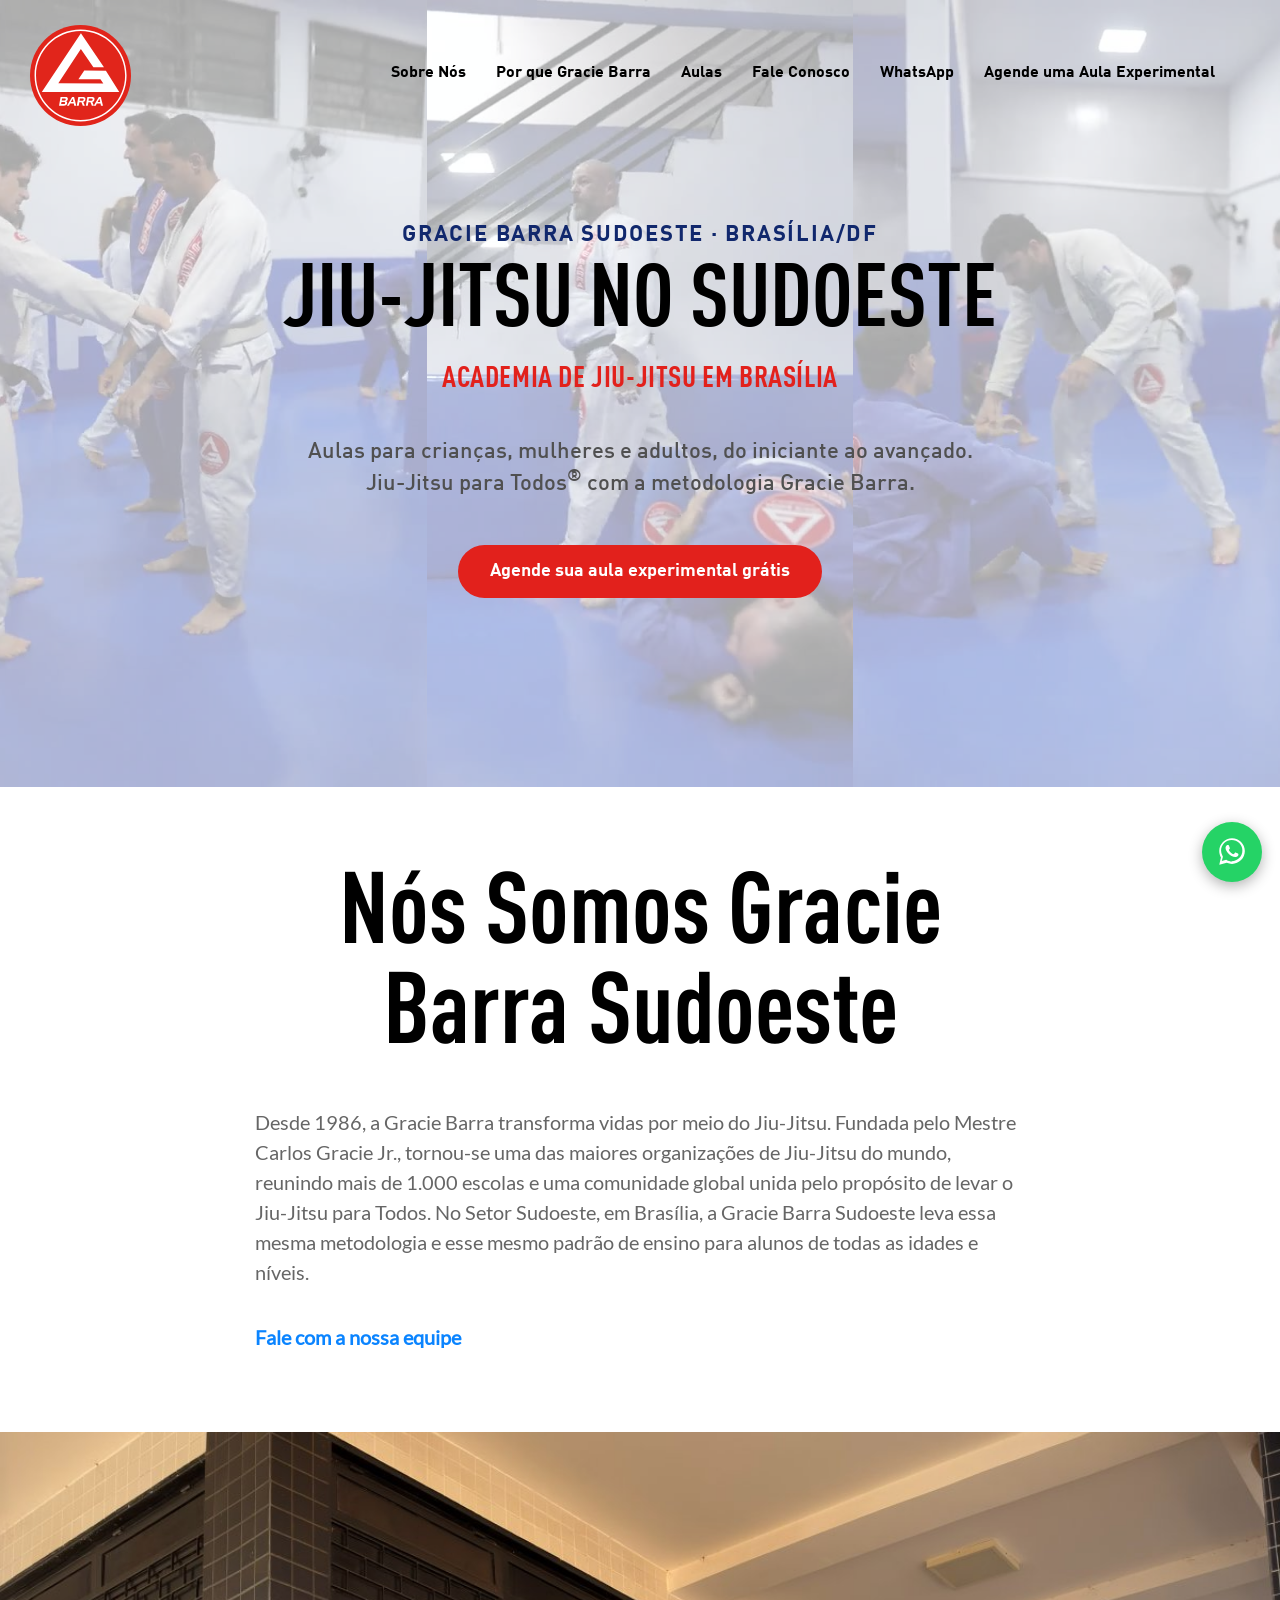
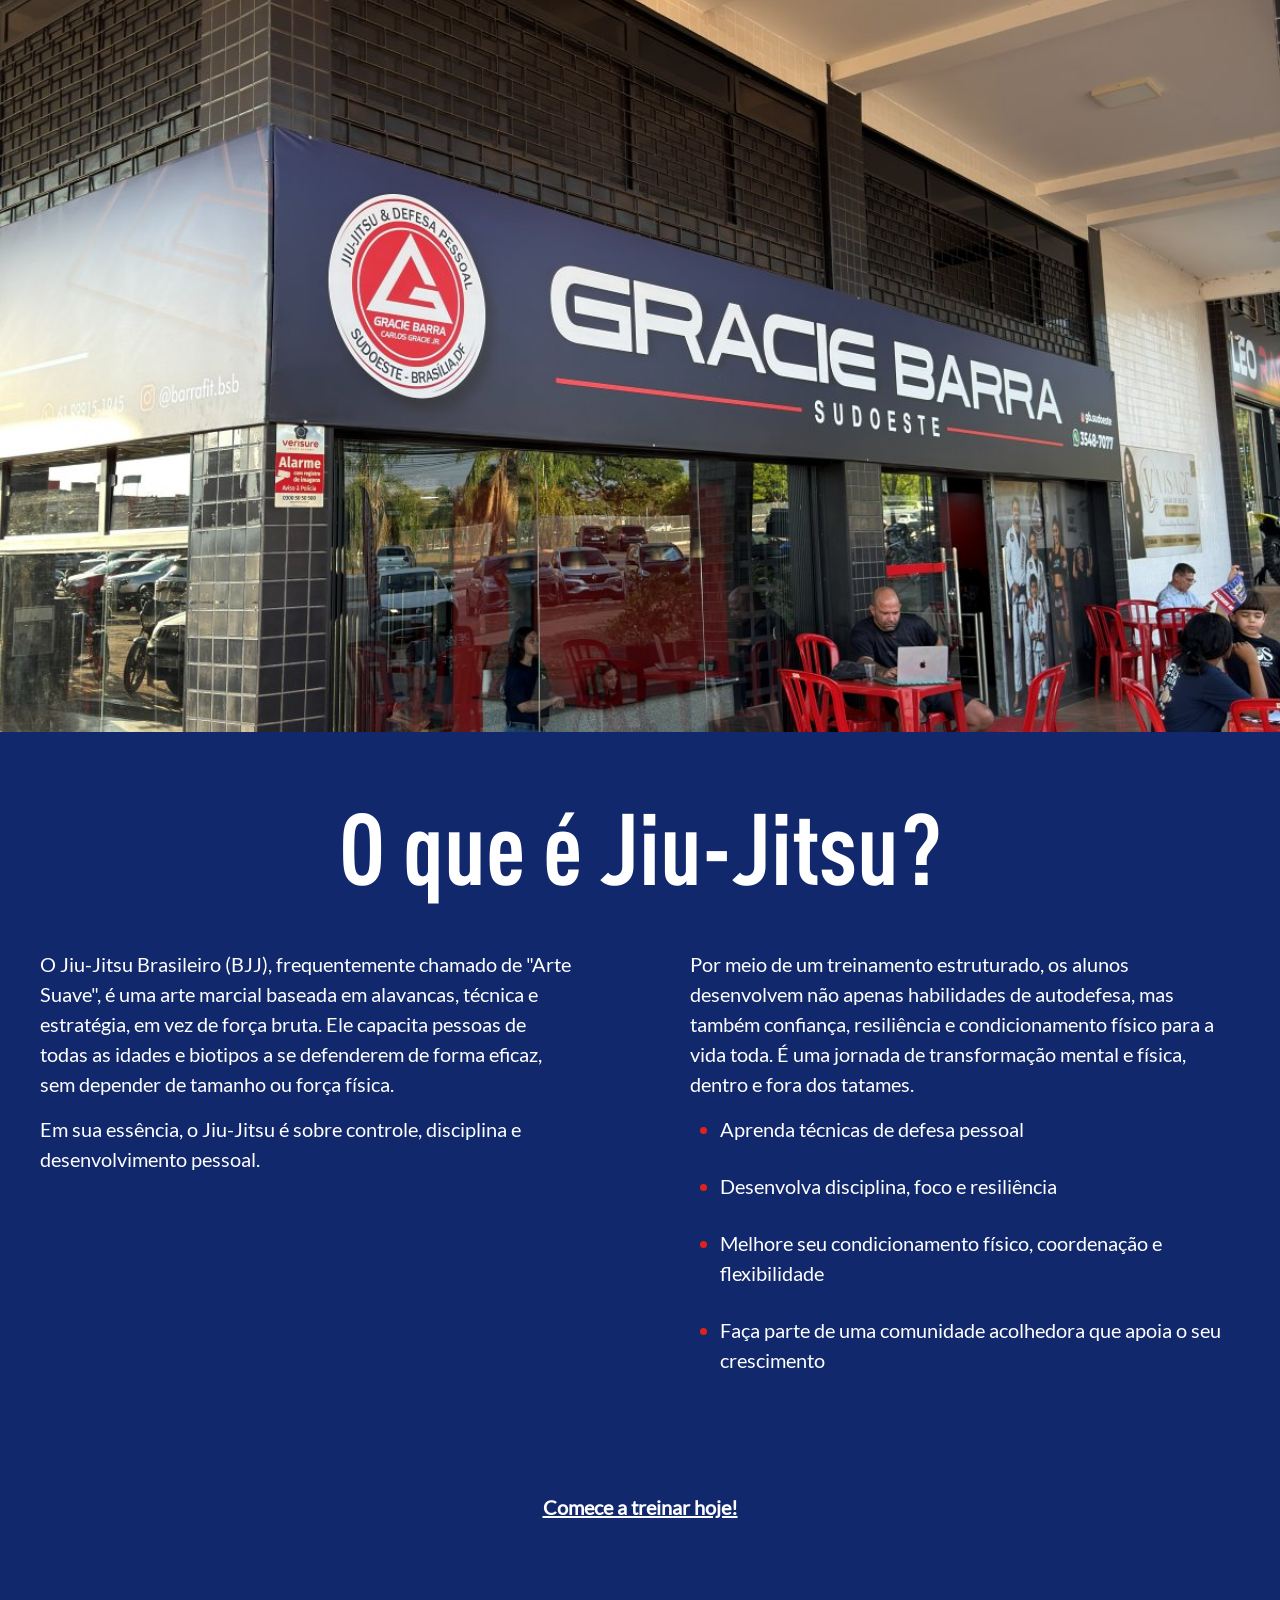
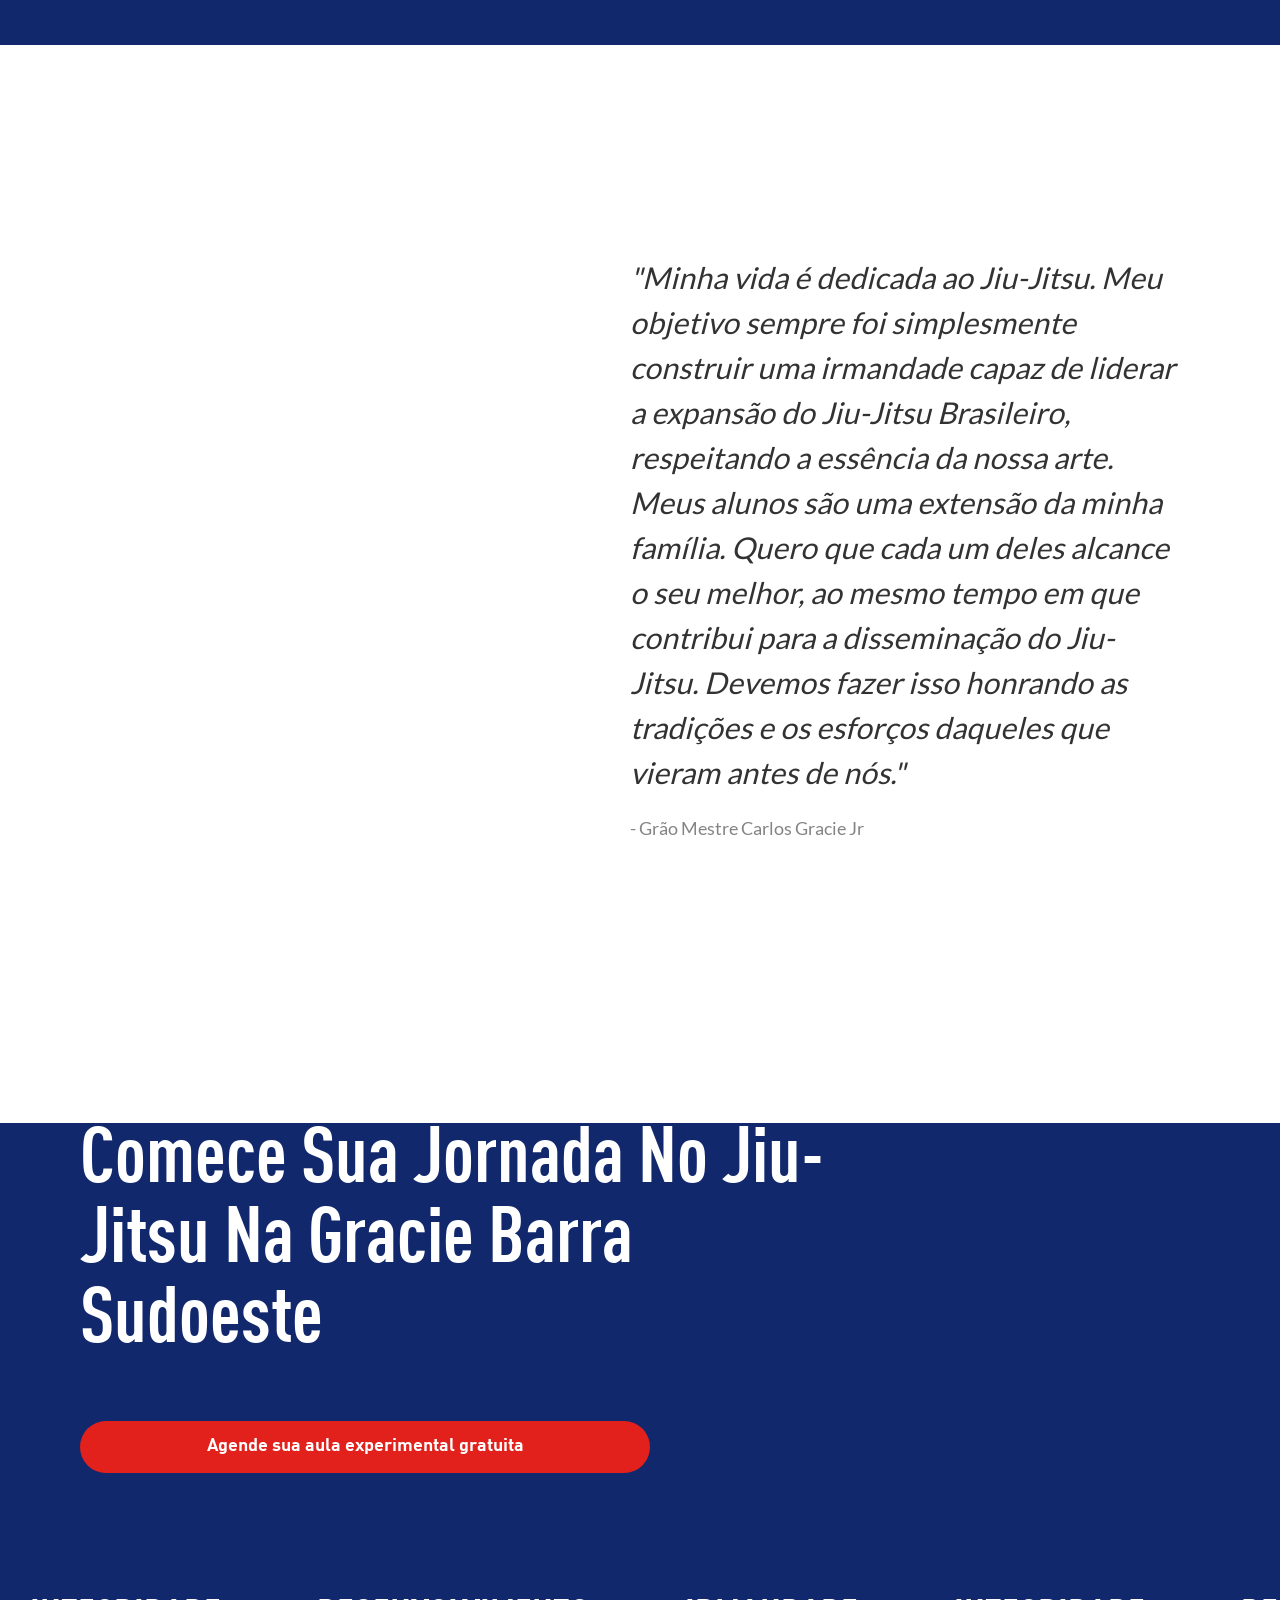
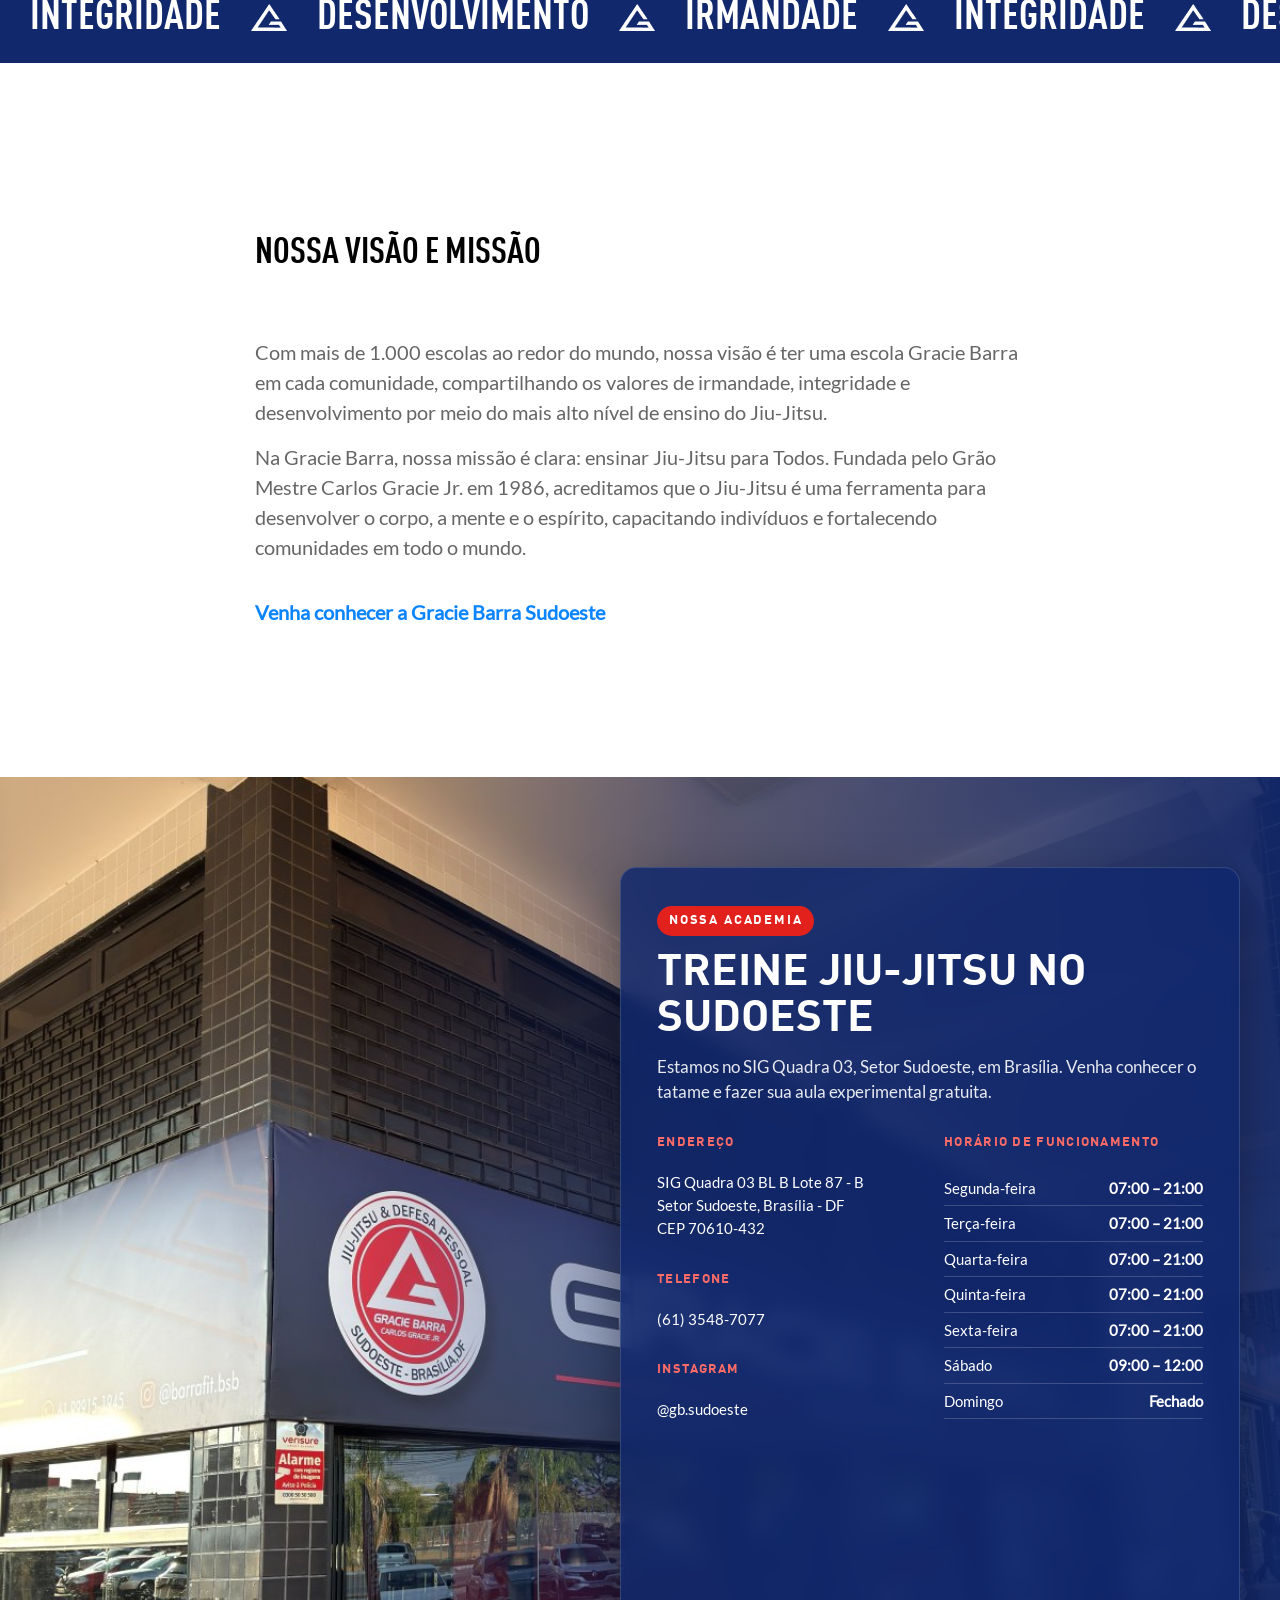
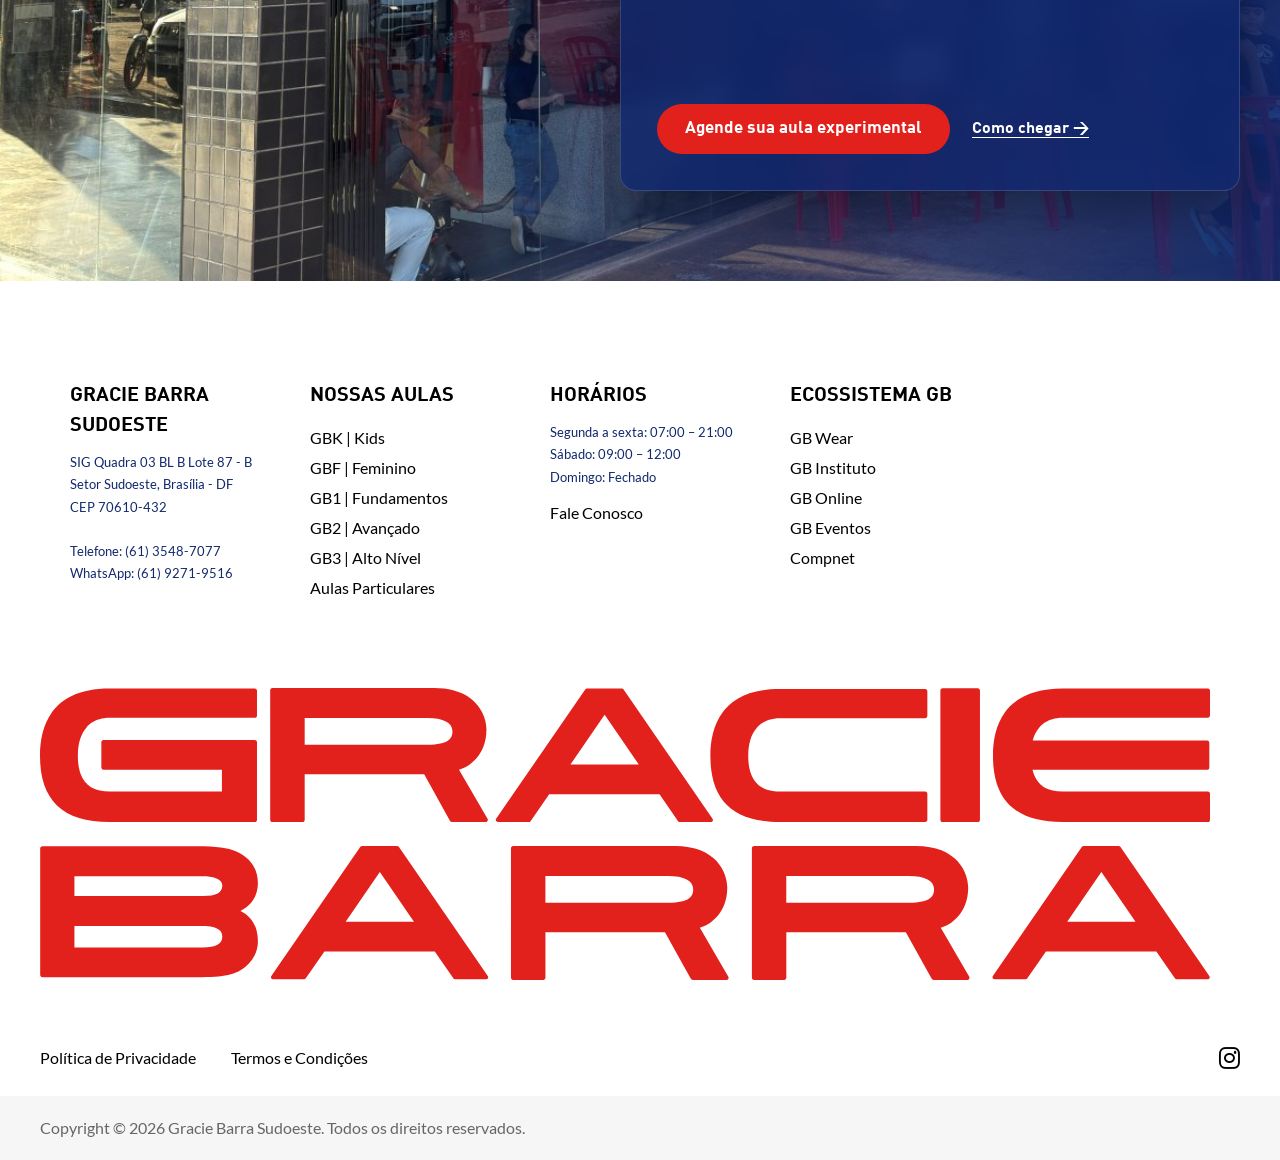
==== commit 6220ef48: "Atualiza horário de funcionamento: seg a sex 7h às 21h Co-Authored-By: Claude Opus 5.5 <noreply@anth" ====
--- a/index.html
+++ b/index.html
@@ -244,7 +244,7 @@
   }
   @media(min-width:1200px){.gb-home-page-container .heading-container h1.gbs-hero-h1{font-size:88px}}
 </style>
-<script type="application/ld+json">{"@context":"https://schema.org","@type":"SportsActivityLocation","name":"Gracie Barra Sudoeste","description":"Jiu-Jitsu para todos no Setor Sudoeste, Brasília - DF. Aulas para crianças, mulheres e adultos na Gracie Barra Sudoeste. Agende sua aula experimental gratuita pelo WhatsApp.","telephone":"+55-61-3548-7077","address":{"@type":"PostalAddress","streetAddress":"SIG Quadra 03 BL B Lote 87 - B - Setor Sudoeste","addressLocality":"Brasília","addressRegion":"DF","postalCode":"70610-432","addressCountry":"BR"},"openingHoursSpecification":[{"@type":"OpeningHoursSpecification","dayOfWeek":["Monday","Tuesday","Wednesday","Thursday","Friday"],"opens":"07:00","closes":"22:00"},{"@type":"OpeningHoursSpecification","dayOfWeek":"Saturday","opens":"09:00","closes":"12:00"}],"sameAs":["https://www.instagram.com/gb.sudoeste/"]}</script>
+<script type="application/ld+json">{"@context":"https://schema.org","@type":"SportsActivityLocation","name":"Gracie Barra Sudoeste","description":"Jiu-Jitsu para todos no Setor Sudoeste, Brasília - DF. Aulas para crianças, mulheres e adultos na Gracie Barra Sudoeste. Agende sua aula experimental gratuita pelo WhatsApp.","telephone":"+55-61-3548-7077","address":{"@type":"PostalAddress","streetAddress":"SIG Quadra 03 BL B Lote 87 - B - Setor Sudoeste","addressLocality":"Brasília","addressRegion":"DF","postalCode":"70610-432","addressCountry":"BR"},"openingHoursSpecification":[{"@type":"OpeningHoursSpecification","dayOfWeek":["Monday","Tuesday","Wednesday","Thursday","Friday"],"opens":"07:00","closes":"21:00"},{"@type":"OpeningHoursSpecification","dayOfWeek":"Saturday","opens":"09:00","closes":"12:00"}],"sameAs":["https://www.instagram.com/gb.sudoeste/"]}</script>
 </head>
 
 <body class="home wp-singular page-template page-template-templates page-template-template-home page-template-templatestemplate-home-php page page-id-49 wp-theme-gracie_barra_national">
@@ -715,7 +715,7 @@
 							</div>
 							<div>
 								<h4>Horário de funcionamento</h4>
-								<table class="gbs-hours"><tbody><tr><td>Segunda-feira</td><td>07:00 – 22:00</td></tr><tr><td>Terça-feira</td><td>07:00 – 22:00</td></tr><tr><td>Quarta-feira</td><td>07:00 – 22:00</td></tr><tr><td>Quinta-feira</td><td>07:00 – 22:00</td></tr><tr><td>Sexta-feira</td><td>07:00 – 22:00</td></tr><tr><td>Sábado</td><td>09:00 – 12:00</td></tr><tr><td>Domingo</td><td>Fechado</td></tr></tbody></table>
+								<table class="gbs-hours"><tbody><tr><td>Segunda-feira</td><td>07:00 – 21:00</td></tr><tr><td>Terça-feira</td><td>07:00 – 21:00</td></tr><tr><td>Quarta-feira</td><td>07:00 – 21:00</td></tr><tr><td>Quinta-feira</td><td>07:00 – 21:00</td></tr><tr><td>Sexta-feira</td><td>07:00 – 21:00</td></tr><tr><td>Sábado</td><td>09:00 – 12:00</td></tr><tr><td>Domingo</td><td>Fechado</td></tr></tbody></table>
 							</div>
 						</div>
 						<iframe class="gbs-map" title="Mapa - Gracie Barra Sudoeste" src="https://www.google.com/maps?q=Gracie%20Barra%20Sudoeste%2C%20SIG%20Quadra%2003%20BL%20B%20Lote%2087%20-%20B%20-%20Setor%20Sudoeste%2C%20Bras%C3%ADlia%20-%20DF%2C%2070610-432&output=embed" loading="lazy" referrerpolicy="no-referrer-when-downgrade"></iframe>
@@ -746,7 +746,7 @@
 </ul>
 </li>
 <li id="menu-item-530" class="menu-item menu-item-type-custom menu-item-object-custom menu-item-has-children menu-item-530"><a aria-label="Horários"><i class="parent menu-item "></i>Horários</a>
-<ul class="sub-menu"><li class="menu-item"><div class="gbs-footer-info">Segunda a sexta: 07:00 – 22:00<br>Sábado: 09:00 – 12:00<br>Domingo: Fechado</div></li>
+<ul class="sub-menu"><li class="menu-item"><div class="gbs-footer-info">Segunda a sexta: 07:00 – 21:00<br>Sábado: 09:00 – 12:00<br>Domingo: Fechado</div></li>
 <li class="menu-item"><a href="https://wa.me/556192719516?text=Ol%C3%A1!%20Vim%20pelo%20site%20da%20Gracie%20Barra%20Sudoeste%20e%20gostaria%20de%20agendar%20minha%20aula%20experimental%20gratuita." aria-label="Fale Conosco" target="_blank" rel="noopener"><i class=""></i>Fale Conosco</a></li></ul>
 </li>
 </ul></div><div class="footer-national-menu-container"><ul id="menu-footer-menu-national" class="menu"><li id="menu-item-183" class="menu-item menu-item-type-custom menu-item-object-custom menu-item-has-children menu-item-183"><a aria-label="Ecossistema GB"><i class="parent menu-item "></i>Ecossistema GB</a>
@@ -761,7 +761,7 @@
 </ul></div>		</div>
 		<div class="gbs-footer-mobile">
   <div class="gbs-fm-col"><h4>Gracie Barra Sudoeste</h4><p>SIG Quadra 03 BL B Lote 87 - B<br>Setor Sudoeste, Brasília - DF<br>CEP 70610-432</p><p>Telefone: (61) 3548-7077</p></div>
-  <div class="gbs-fm-col"><h4>Horários</h4><p>Segunda a sexta: 07:00 – 22:00<br>Sábado: 09:00 – 12:00<br>Domingo: Fechado</p></div>
+  <div class="gbs-fm-col"><h4>Horários</h4><p>Segunda a sexta: 07:00 – 21:00<br>Sábado: 09:00 – 12:00<br>Domingo: Fechado</p></div>
   <a class="gbs-fm-btn" href="https://wa.me/556192719516?text=Ol%C3%A1!%20Vim%20pelo%20site%20da%20Gracie%20Barra%20Sudoeste%20e%20gostaria%20de%20agendar%20minha%20aula%20experimental%20gratuita." target="_blank" rel="noopener">Agende sua aula experimental</a>
 </div>
 <div id="GB_footer_logo_container" class="">
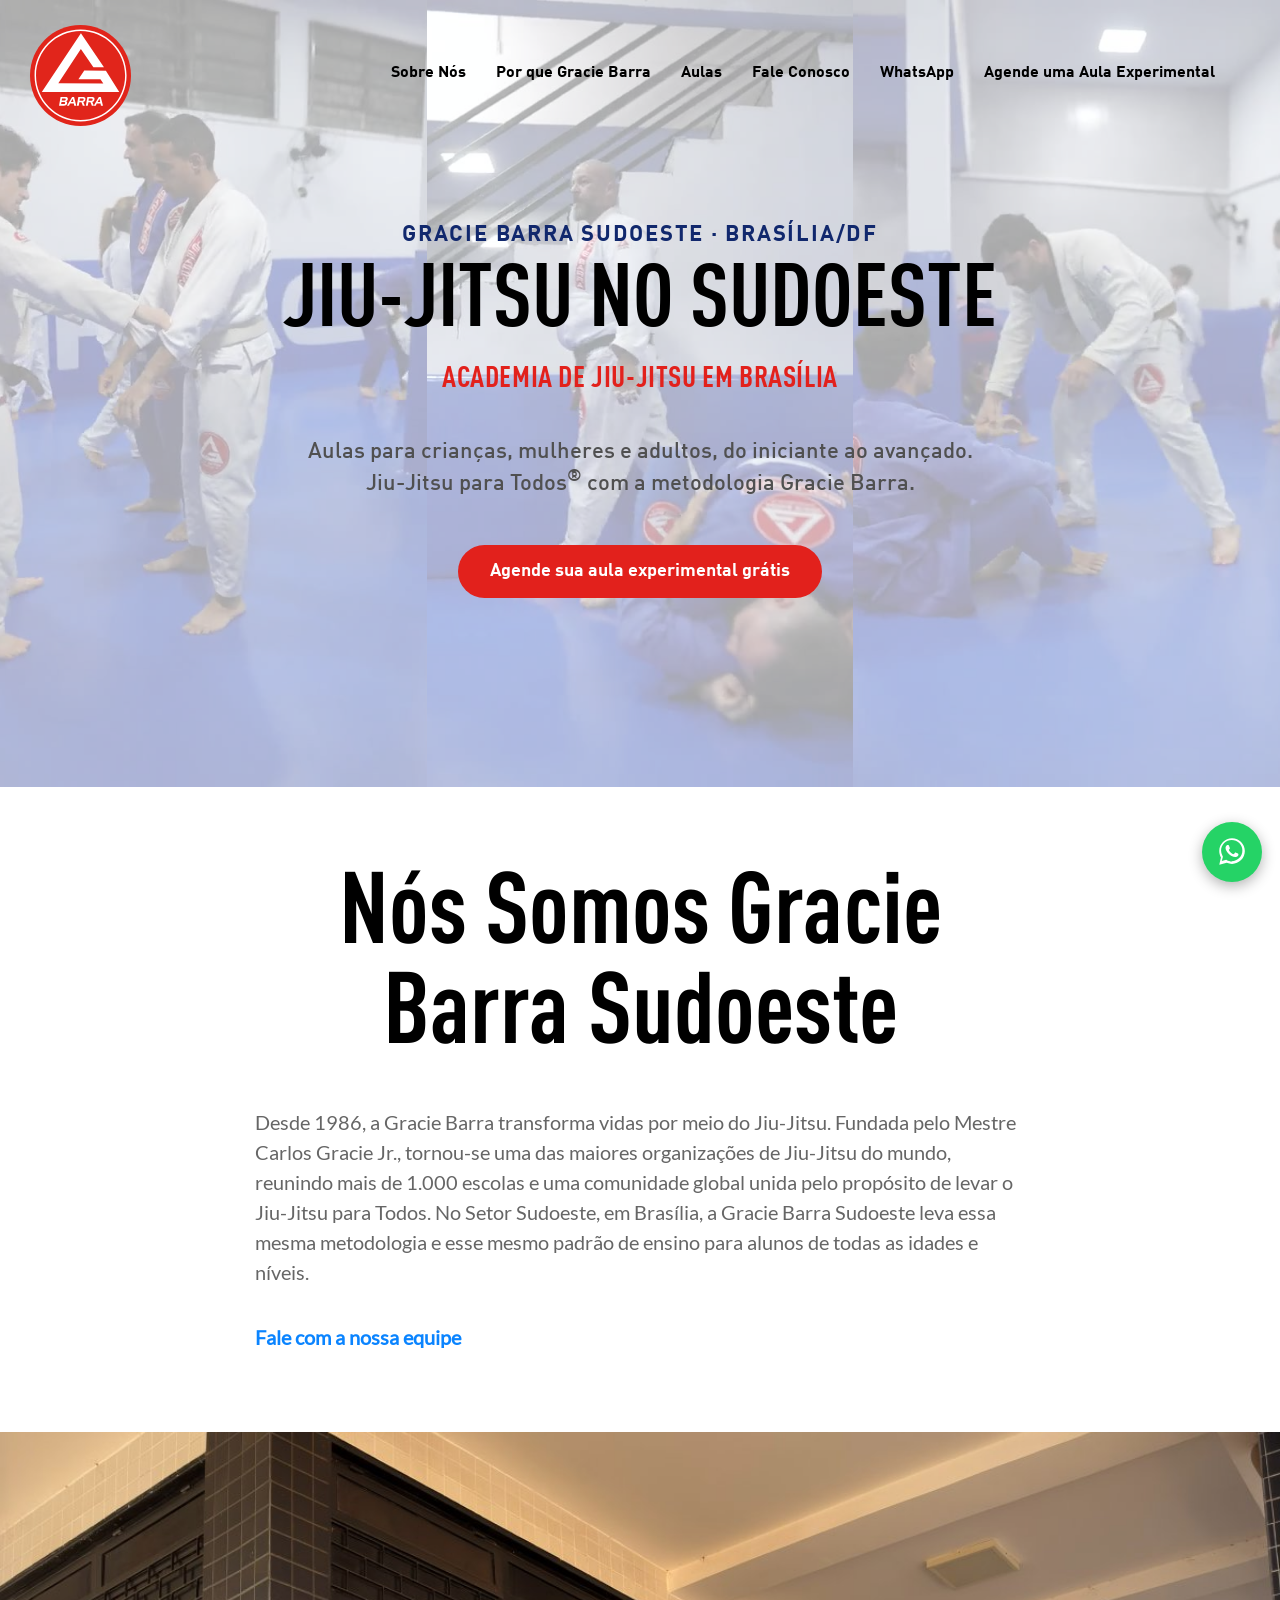
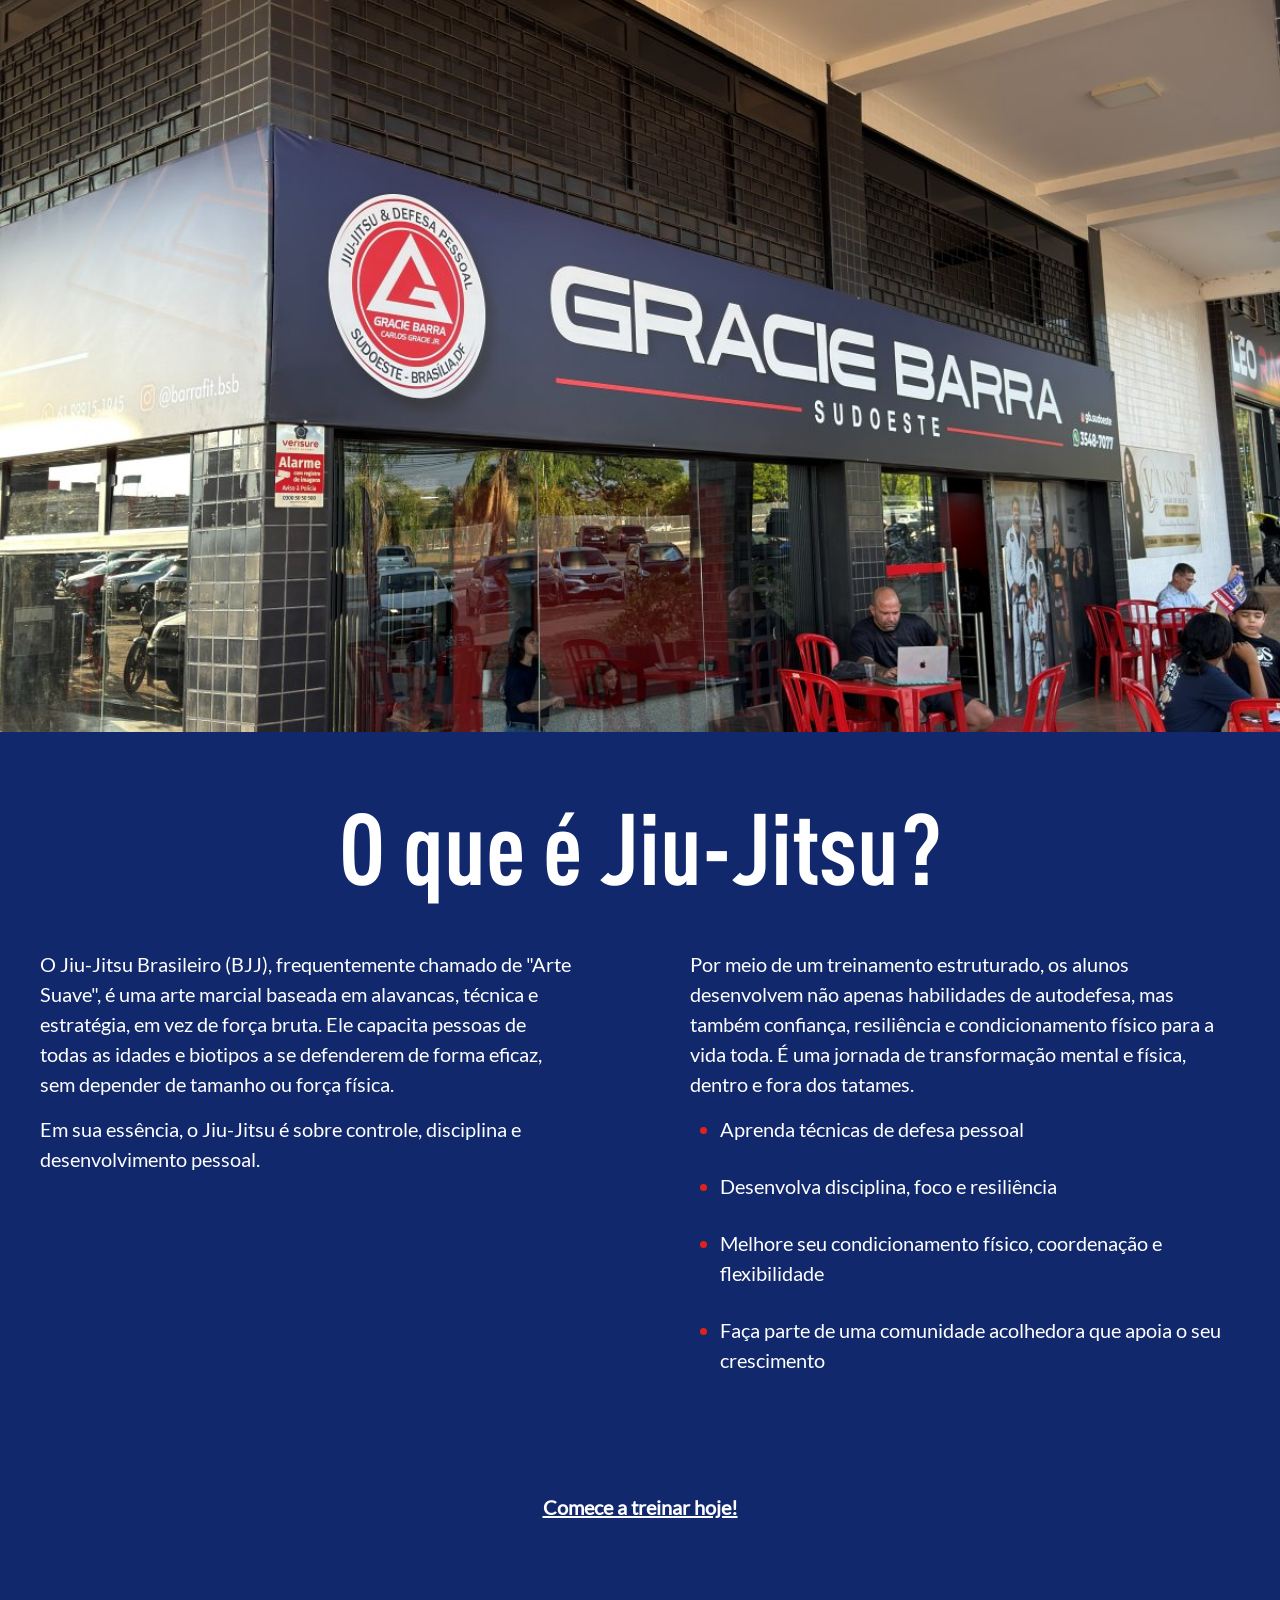
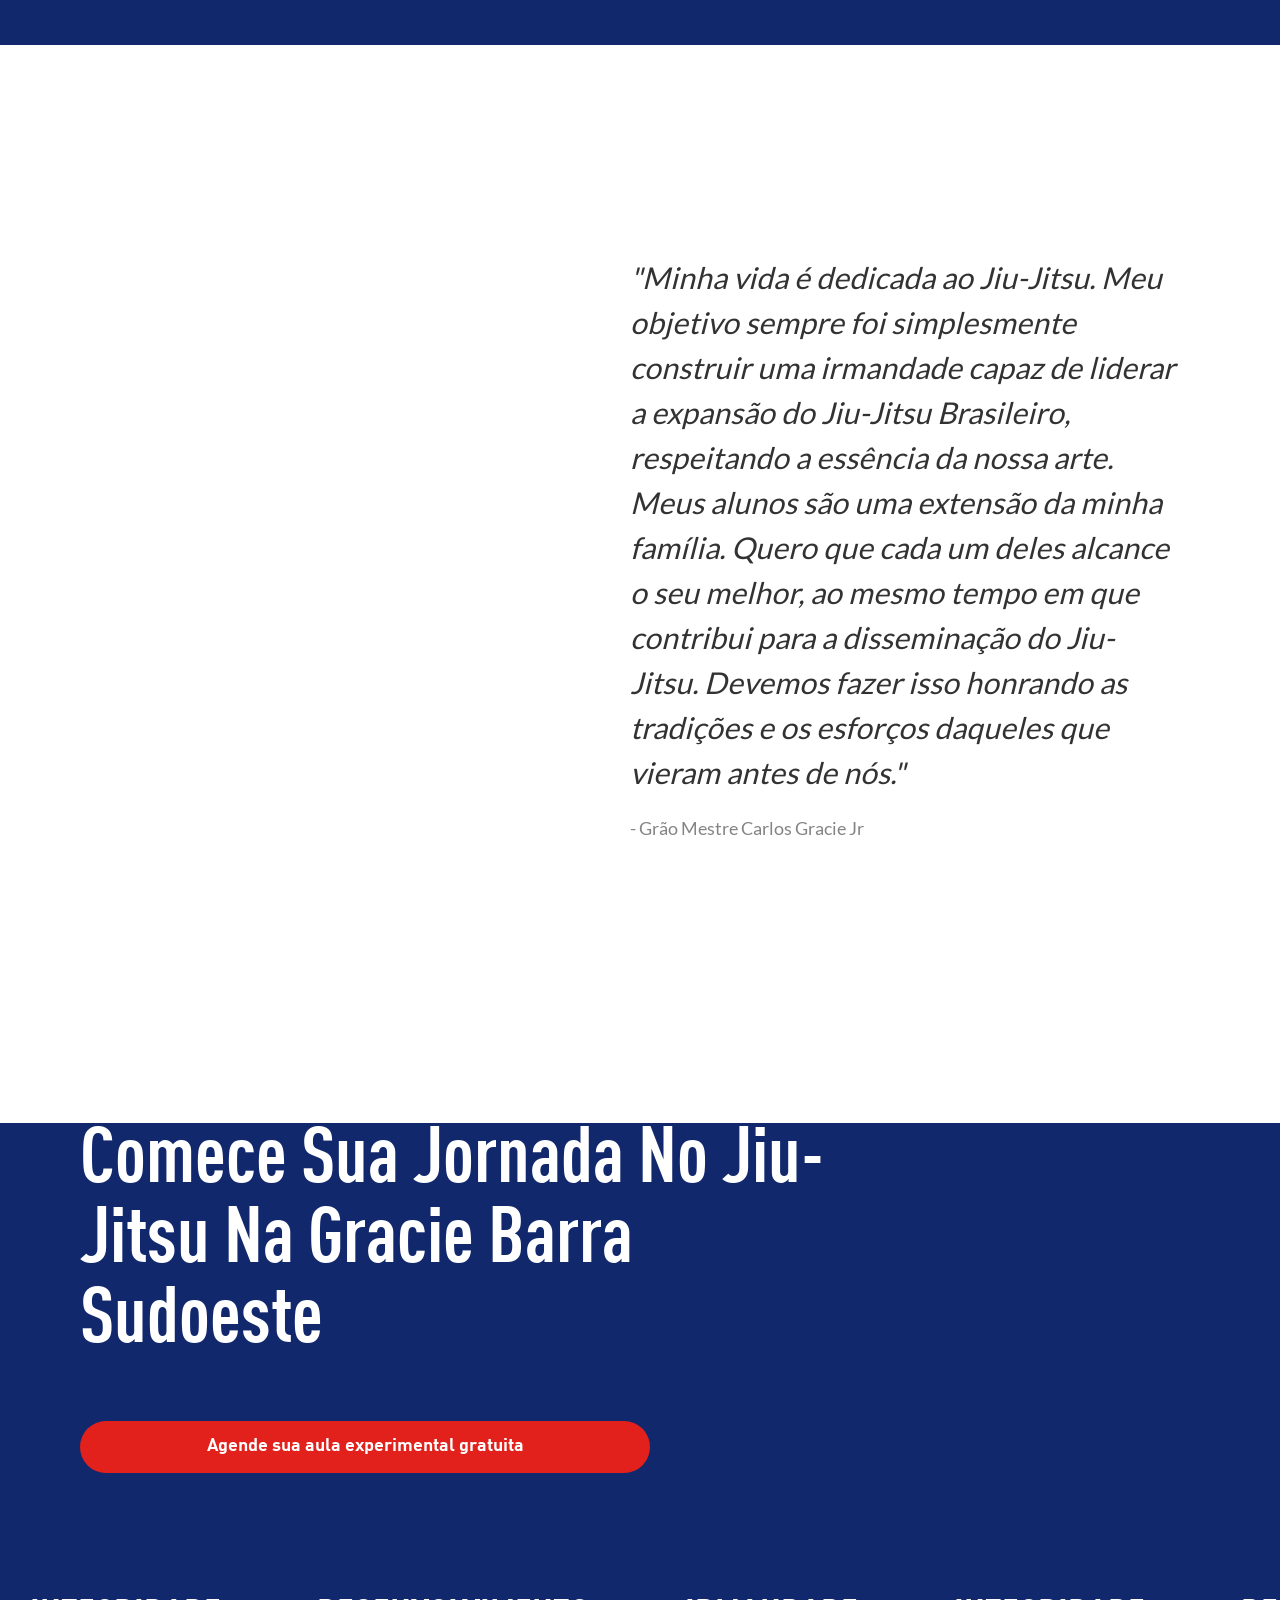
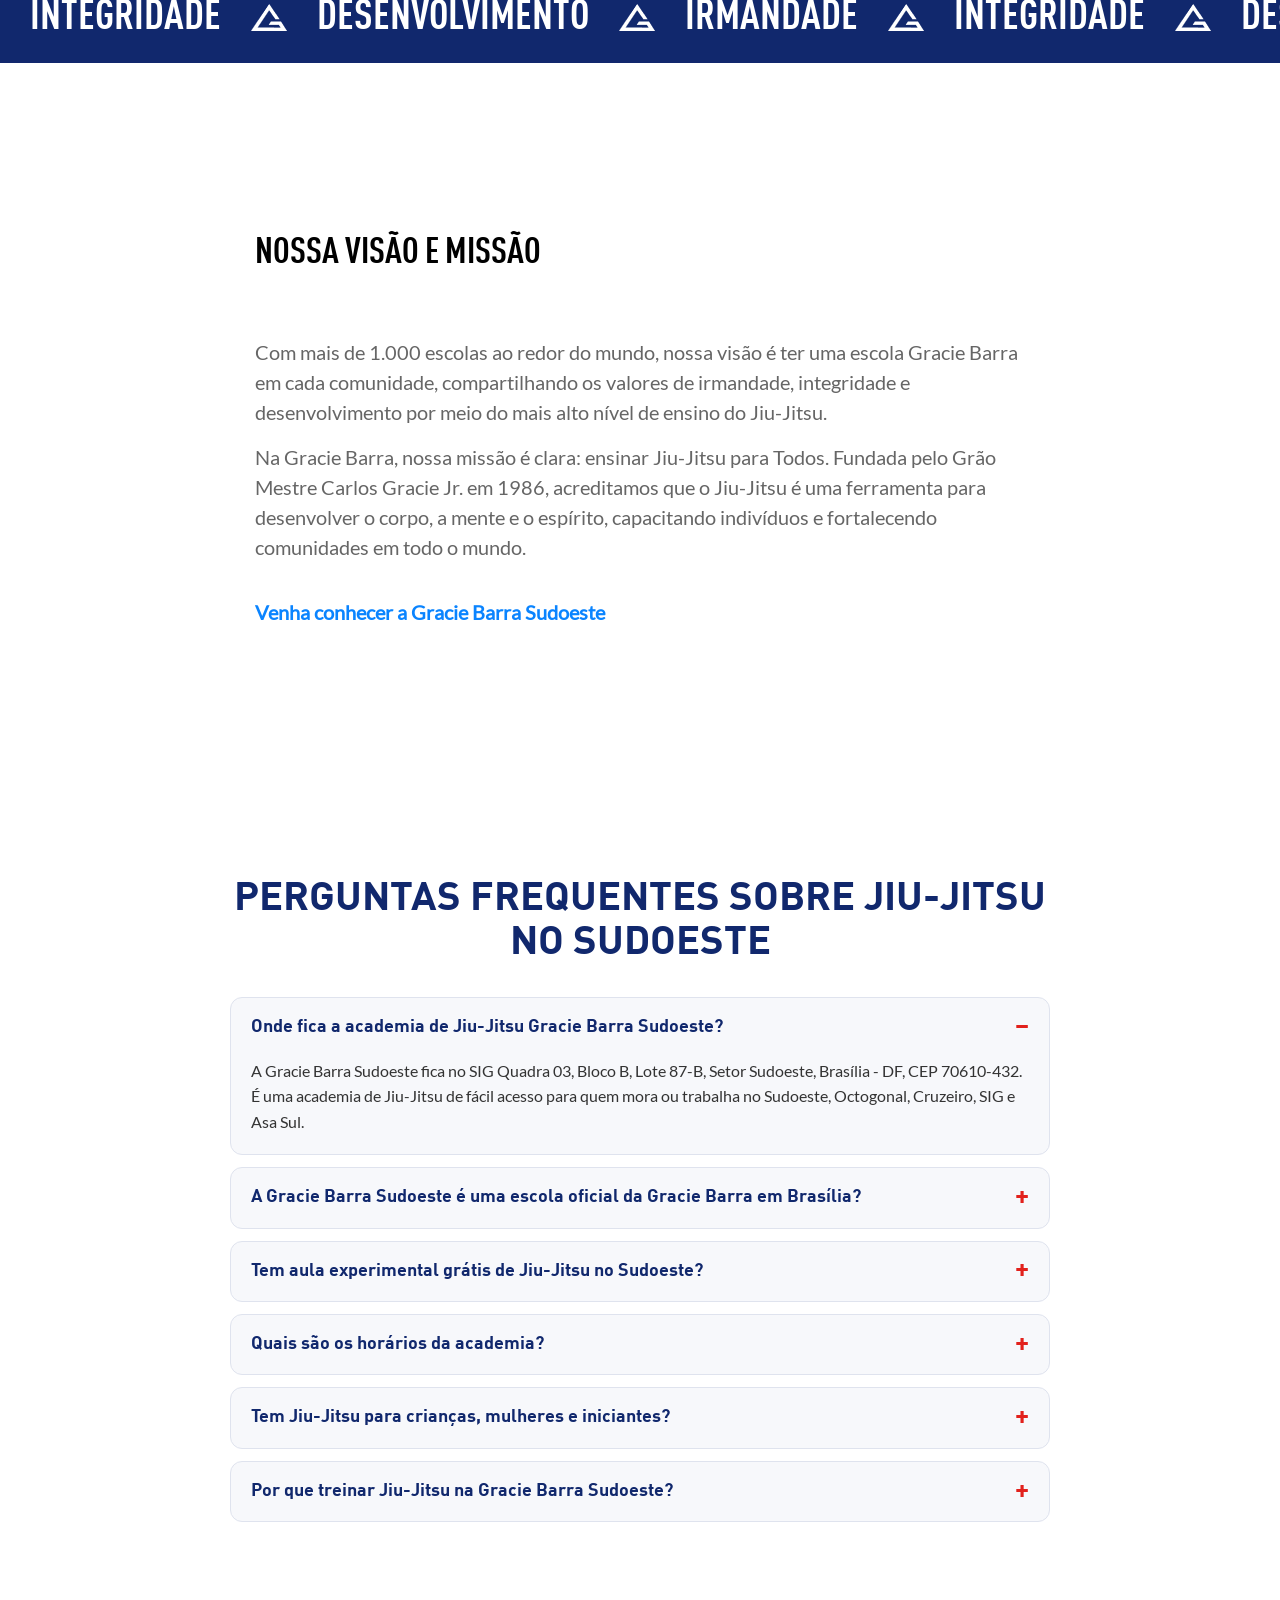
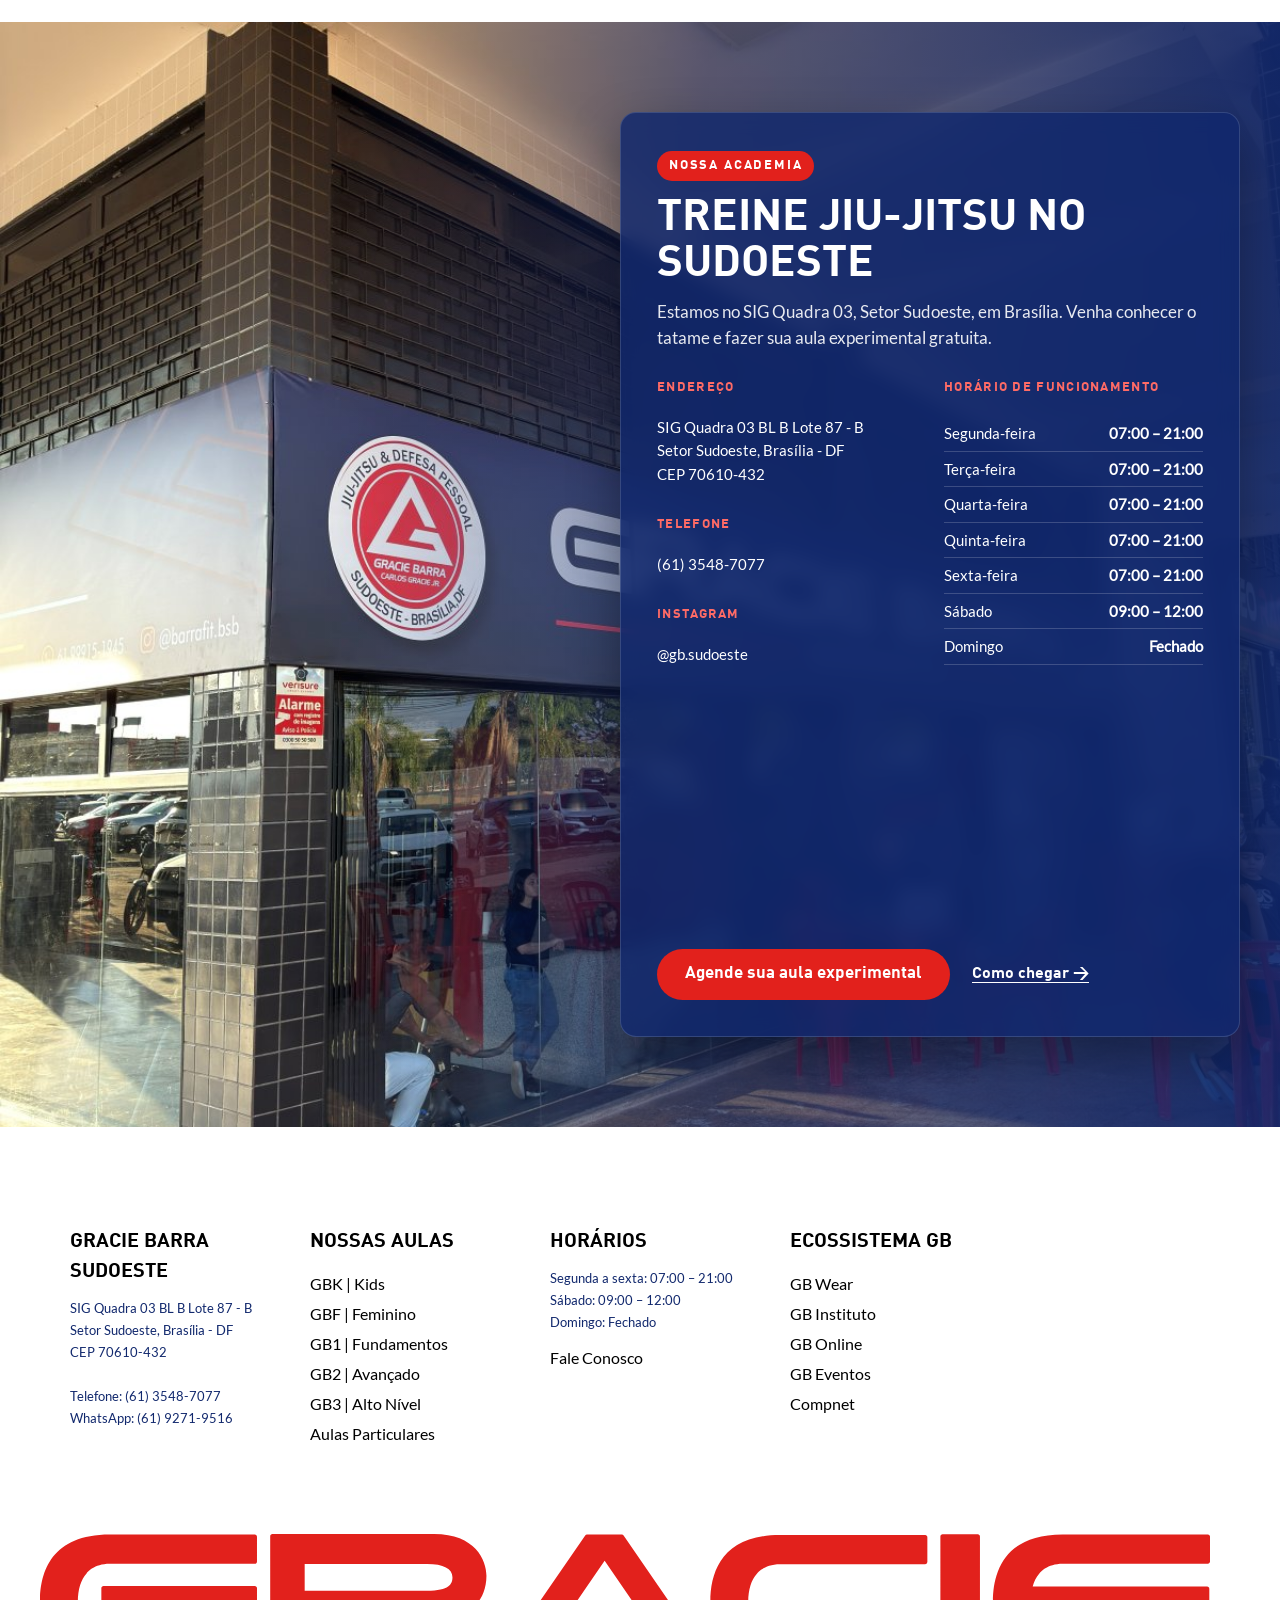
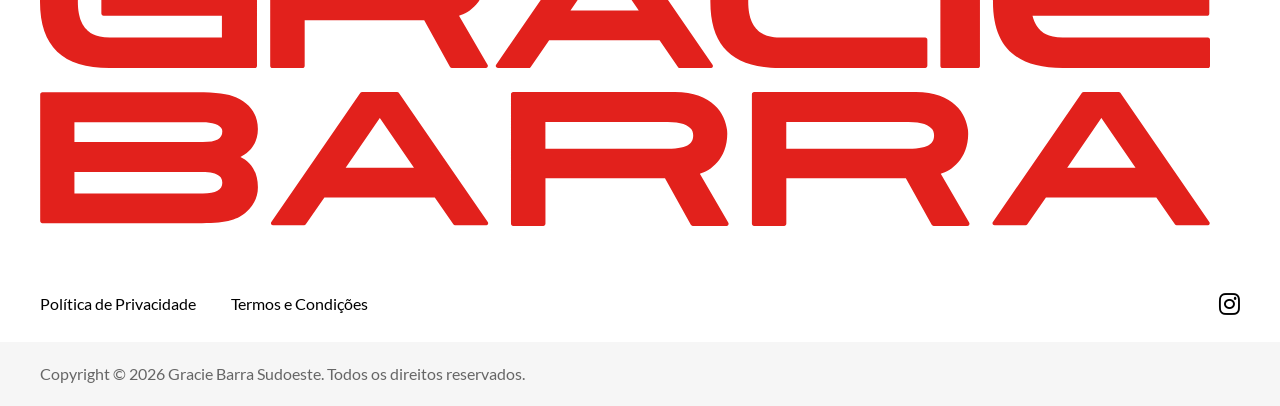
==== commit e80741b4: "SEO local e para IAs: dados estruturados, FAQ, robots, sitemap e llms.txt - Canonical, Open Graph/Tw" ====
--- a/index.html
+++ b/index.html
@@ -6,25 +6,30 @@
 
 	<meta name="robots" content="index, follow, max-image-preview:large, max-snippet:-1, max-video-preview:-1">
 
-<!-- GB RM Schema v1.2.0 -->
-
-<!-- / GB RM Schema -->
-	<!-- This site is optimized with the Yoast SEO plugin v28.4 - https://yoast.com/product/yoast-seo-wordpress/ -->
-	<title>Academia de Jiu-Jitsu no Sudoeste, Brasília/DF | Gracie Barra Sudoeste</title>
+<title>Academia de Jiu-Jitsu no Sudoeste, Brasília/DF | Gracie Barra Sudoeste</title>
 	<meta name="description" content="Academia de Jiu-Jitsu no Sudoeste, Brasília/DF. Aulas de Jiu-Jitsu para crianças, mulheres e adultos, do iniciante ao avançado, na Gracie Barra Sudoeste. Aula experimental grátis.">
-	
+	<link rel="canonical" href="https://www.graciebarrasudoeste.com.br/">
+	<meta name="author" content="Gracie Barra Sudoeste">
+	<meta name="geo.region" content="BR-DF">
+	<meta name="geo.placename" content="Setor Sudoeste, Brasília">
+
 	<meta property="og:locale" content="pt_BR">
 	<meta property="og:type" content="website">
+	<meta property="og:url" content="https://www.graciebarrasudoeste.com.br/">
 	<meta property="og:title" content="Academia de Jiu-Jitsu no Sudoeste, Brasília/DF | Gracie Barra Sudoeste">
 	<meta property="og:description" content="Academia de Jiu-Jitsu no Sudoeste, Brasília/DF. Aulas de Jiu-Jitsu para crianças, mulheres e adultos, do iniciante ao avançado, na Gracie Barra Sudoeste. Aula experimental grátis.">
 	<meta property="og:site_name" content="Gracie Barra Sudoeste">
-	<meta property="og:image" content="http://graciebarra.com/brazil/wp-content/uploads/sites/206/sites/206/2025/04/GB-BW-scaled.jpg">
-	<meta property="og:image:width" content="2560">
-	<meta property="og:image:height" content="1231">
+	<meta property="og:image" content="https://www.graciebarrasudoeste.com.br/assets/turma.jpeg">
+	<meta property="og:image:width" content="1280">
+	<meta property="og:image:height" content="720">
 	<meta property="og:image:type" content="image/jpeg">
+	<meta property="og:image:alt" content="Turma de alunos da Gracie Barra Sudoeste, academia de Jiu-Jitsu em Brasília">
 	<meta name="twitter:card" content="summary_large_image">
-	
-	<!-- / Yoast SEO plugin. -->
+	<meta name="twitter:title" content="Academia de Jiu-Jitsu no Sudoeste, Brasília/DF | Gracie Barra Sudoeste">
+	<meta name="twitter:description" content="Academia de Jiu-Jitsu no Sudoeste, Brasília/DF. Aulas de Jiu-Jitsu para crianças, mulheres e adultos, do iniciante ao avançado, na Gracie Barra Sudoeste. Aula experimental grátis.">
+	<meta name="twitter:image" content="https://www.graciebarrasudoeste.com.br/assets/turma.jpeg">
+	<link rel="alternate" type="text/plain" title="Resumo para IAs" href="https://www.graciebarrasudoeste.com.br/llms.txt">
+	<!-- Google Search Console: se não usar verificação por DNS, cole aqui a meta tag google-site-verification -->
 
 
 
@@ -194,10 +199,28 @@
   .gb-home-page-container .home-header-container .header-content-container .header-image-container{position:absolute;inset:0}
   .gbs-hero-videos{position:absolute;inset:0;display:grid;grid-template-columns:repeat(3,1fr);gap:0;background:#11286d}
   .gbs-hero-video{width:100%;height:100%;object-fit:cover;display:block}
+  .gbs-hero-foto{display:none}
+  @media(max-width:767px){
+    .gbs-hero-videos{display:none}
+    .gbs-hero-foto{display:block;position:absolute;inset:0}
+    .gbs-hero-foto img{width:100%;height:100%;object-fit:cover;object-position:50% 50%;display:block}
+  }
   .gb-home-page-container .home-header-container .header-content-container .header-image-overlay{background:rgba(255,255,255,.65)}
   /* Foto da fachada em tela cheia, logo após "Nós Somos" */
   .gbs-foto-fachada{width:100%;height:100vh;overflow:hidden}
   .gbs-foto-fachada img{display:block;width:100%;height:100%;object-fit:cover;object-position:center 40%}
+
+  /* Perguntas frequentes */
+  .gbs-faq{background:#fff;padding:70px 0}
+  .gbs-faq-title{font-family:"AdihausDIN-Bold",sans-serif;color:#11286d;text-align:center;text-transform:uppercase;font-size:30px;line-height:1.1;margin:0 auto 32px;max-width:820px}
+  .gbs-faq-list{max-width:820px;margin:0 auto;display:grid;gap:12px}
+  .gbs-faq-item{border:1px solid #dfe3ee;border-radius:12px;background:#f7f8fb;overflow:hidden}
+  .gbs-faq-item summary{cursor:pointer;list-style:none;font-family:"AdihausDIN-Bold",sans-serif;font-size:18px;line-height:1.3;color:#11286d;padding:18px 52px 18px 20px;position:relative}
+  .gbs-faq-item summary::-webkit-details-marker{display:none}
+  .gbs-faq-item summary::after{content:"+";position:absolute;right:20px;top:50%;transform:translateY(-50%);font-size:26px;color:#e2211c}
+  .gbs-faq-item[open] summary::after{content:"\2013"}
+  .gbs-faq-item p{font-family:"Lato-Regular",sans-serif;font-size:16px;line-height:1.6;color:#333;margin:0;padding:0 20px 20px}
+  @media(min-width:992px){.gbs-faq{padding:100px 0}.gbs-faq-title{font-size:40px}}
 
   /* Seção da academia: fachada em tela cheia */
   .gbs-local{position:relative;min-height:100vh;display:flex;align-items:center;overflow:hidden;background:#11286d;color:#fff;padding:56vh 0 40px}
@@ -244,7 +267,7 @@
   }
   @media(min-width:1200px){.gb-home-page-container .heading-container h1.gbs-hero-h1{font-size:88px}}
 </style>
-<script type="application/ld+json">{"@context":"https://schema.org","@type":"SportsActivityLocation","name":"Gracie Barra Sudoeste","description":"Jiu-Jitsu para todos no Setor Sudoeste, Brasília - DF. Aulas para crianças, mulheres e adultos na Gracie Barra Sudoeste. Agende sua aula experimental gratuita pelo WhatsApp.","telephone":"+55-61-3548-7077","address":{"@type":"PostalAddress","streetAddress":"SIG Quadra 03 BL B Lote 87 - B - Setor Sudoeste","addressLocality":"Brasília","addressRegion":"DF","postalCode":"70610-432","addressCountry":"BR"},"openingHoursSpecification":[{"@type":"OpeningHoursSpecification","dayOfWeek":["Monday","Tuesday","Wednesday","Thursday","Friday"],"opens":"07:00","closes":"21:00"},{"@type":"OpeningHoursSpecification","dayOfWeek":"Saturday","opens":"09:00","closes":"12:00"}],"sameAs":["https://www.instagram.com/gb.sudoeste/"]}</script>
+<script type="application/ld+json">{"@context":"https://schema.org","@graph":[{"@type":["SportsActivityLocation","ExerciseGym"],"@id":"https://www.graciebarrasudoeste.com.br/#academia","name":"Gracie Barra Sudoeste","alternateName":["GB Sudoeste","Gracie Barra Sudoeste Brasília","Academia de Jiu-Jitsu Gracie Barra Sudoeste"],"description":"Academia de Jiu-Jitsu no Setor Sudoeste, em Brasília - DF. Escola oficial da Gracie Barra com aulas de Jiu-Jitsu para crianças, mulheres e adultos, do iniciante ao avançado. Aula experimental gratuita.","url":"https://www.graciebarrasudoeste.com.br/","image":["https://www.graciebarrasudoeste.com.br/assets/turma.jpeg","https://www.graciebarrasudoeste.com.br/assets/fachada.jpg"],"logo":"https://www.graciebarrasudoeste.com.br/assets/logosBarraShield.svg","telephone":"+55-61-3548-7077","contactPoint":[{"@type":"ContactPoint","telephone":"+55-61-9271-9516","contactType":"customer service","availableLanguage":"Portuguese"}],"address":{"@type":"PostalAddress","streetAddress":"SIG Quadra 03 BL B Lote 87 - B - Setor Sudoeste","addressLocality":"Brasília","addressRegion":"DF","postalCode":"70610-432","addressCountry":"BR"},"hasMap":"https://www.google.com/maps/search/?api=1&query=Gracie%20Barra%20Sudoeste%20SIG%20Quadra%2003%20Bras%C3%ADlia","areaServed":[{"@type":"Place","name":"Setor Sudoeste"},{"@type":"Place","name":"Octogonal"},{"@type":"Place","name":"Cruzeiro"},{"@type":"Place","name":"SIG"},{"@type":"Place","name":"Asa Sul"},{"@type":"Place","name":"Brasília - DF"}],"openingHoursSpecification":[{"@type":"OpeningHoursSpecification","dayOfWeek":["Monday","Tuesday","Wednesday","Thursday","Friday"],"opens":"07:00","closes":"21:00"},{"@type":"OpeningHoursSpecification","dayOfWeek":"Saturday","opens":"09:00","closes":"12:00"}],"sport":"Brazilian Jiu-Jitsu","knowsAbout":["Jiu-Jitsu","Brazilian Jiu-Jitsu","Jiu-Jitsu infantil","Jiu-Jitsu feminino","Defesa pessoal"],"keywords":"academia de jiu-jitsu em Brasília, jiu-jitsu Sudoeste, academia de jiu-jitsu no Sudoeste, Gracie Barra Brasília","brand":{"@type":"Brand","name":"Gracie Barra"},"parentOrganization":{"@type":"SportsOrganization","name":"Gracie Barra","url":"https://graciebarra.com","foundingDate":"1986","founder":{"@type":"Person","name":"Carlos Gracie Jr."}},"makesOffer":{"@type":"Offer","name":"Aula experimental gratuita de Jiu-Jitsu","price":"0","priceCurrency":"BRL","url":"https://wa.me/556192719516?text=Ol%C3%A1!%20Vim%20pelo%20site%20da%20Gracie%20Barra%20Sudoeste%20e%20gostaria%20de%20agendar%20minha%20aula%20experimental%20gratuita."},"sameAs":["https://www.instagram.com/gb.sudoeste/"]},{"@type":"WebSite","@id":"https://www.graciebarrasudoeste.com.br/#site","url":"https://www.graciebarrasudoeste.com.br/","name":"Gracie Barra Sudoeste","inLanguage":"pt-BR","publisher":{"@id":"https://www.graciebarrasudoeste.com.br/#academia"}},{"@type":"WebPage","@id":"https://www.graciebarrasudoeste.com.br/#pagina","url":"https://www.graciebarrasudoeste.com.br/","name":"Academia de Jiu-Jitsu no Sudoeste, Brasília/DF | Gracie Barra Sudoeste","description":"Academia de Jiu-Jitsu no Sudoeste, Brasília/DF. Aulas de Jiu-Jitsu para crianças, mulheres e adultos, do iniciante ao avançado, na Gracie Barra Sudoeste. Aula experimental grátis.","inLanguage":"pt-BR","isPartOf":{"@id":"https://www.graciebarrasudoeste.com.br/#site"},"about":{"@id":"https://www.graciebarrasudoeste.com.br/#academia"},"primaryImageOfPage":"https://www.graciebarrasudoeste.com.br/assets/turma.jpeg"},{"@type":"FAQPage","@id":"https://www.graciebarrasudoeste.com.br/#faq","mainEntity":[{"@type":"Question","name":"Onde fica a academia de Jiu-Jitsu Gracie Barra Sudoeste?","acceptedAnswer":{"@type":"Answer","text":"A Gracie Barra Sudoeste fica no SIG Quadra 03, Bloco B, Lote 87-B, Setor Sudoeste, Brasília - DF, CEP 70610-432. É uma academia de Jiu-Jitsu de fácil acesso para quem mora ou trabalha no Sudoeste, Octogonal, Cruzeiro, SIG e Asa Sul."}},{"@type":"Question","name":"A Gracie Barra Sudoeste é uma escola oficial da Gracie Barra em Brasília?","acceptedAnswer":{"@type":"Answer","text":"Sim. A Gracie Barra Sudoeste é uma escola da Gracie Barra, organização de Jiu-Jitsu fundada em 1986 pelo Mestre Carlos Gracie Jr. e presente em mais de 1.000 escolas no mundo. Em Brasília, segue a mesma metodologia e o mesmo padrão de ensino da rede."}},{"@type":"Question","name":"Tem aula experimental grátis de Jiu-Jitsu no Sudoeste?","acceptedAnswer":{"@type":"Answer","text":"Sim. A primeira aula na Gracie Barra Sudoeste é gratuita. Basta agendar pelo WhatsApp (61) 9271-9516 ou pelo telefone (61) 3548-7077."}},{"@type":"Question","name":"Quais são os horários da academia?","acceptedAnswer":{"@type":"Answer","text":"De segunda a sexta-feira, das 7h às 21h, e aos sábados, das 9h às 12h. Aos domingos a academia fica fechada."}},{"@type":"Question","name":"Tem Jiu-Jitsu para crianças, mulheres e iniciantes?","acceptedAnswer":{"@type":"Answer","text":"Sim. A Gracie Barra Sudoeste oferece aulas de Jiu-Jitsu para crianças, mulheres e adultos, do iniciante ao avançado. Não é preciso ter experiência nem estar em forma para começar."}},{"@type":"Question","name":"Por que treinar Jiu-Jitsu na Gracie Barra Sudoeste?","acceptedAnswer":{"@type":"Answer","text":"Porque você treina com a metodologia estruturada da Gracie Barra, uma das maiores organizações de Jiu-Jitsu do mundo, numa academia no Setor Sudoeste, em Brasília, com ambiente acolhedor para todas as idades e níveis: Jiu-Jitsu para Todos."}}]}]}</script>
 </head>
 
 <body class="home wp-singular page-template page-template-templates page-template-template-home page-template-templatestemplate-home-php page page-id-49 wp-theme-gracie_barra_national">
@@ -254,7 +277,7 @@
 	<!-- End Google Tag Manager (noscript) -->
 
 	<div id="page" class="site">
-		<a class="skip-link screen-reader-text" title="Skip to content" arial-label="Skip to content" href="#primary">Skip to content</a>
+		<a class="skip-link screen-reader-text" title="Pular para o conteúdo" aria-label="Pular para o conteúdo" href="#sobre">Pular para o conteúdo</a>
 
 		
 		
@@ -267,10 +290,14 @@
 		<div class="header-content-container">
 			<div class="header-image-container">
 				<div class="gbs-hero-videos">
-					<video class="gbs-hero-video" src="./assets/videos/hero-1.mp4" poster="./assets/videos/hero-1.jpg" autoplay muted loop playsinline preload="auto" aria-hidden="true"></video>
-					<video class="gbs-hero-video" src="./assets/videos/hero-2.mp4" poster="./assets/videos/hero-2.jpg" autoplay muted loop playsinline preload="auto" aria-hidden="true"></video>
-					<video class="gbs-hero-video" src="./assets/videos/hero-3.mp4" poster="./assets/videos/hero-3.jpg" autoplay muted loop playsinline preload="auto" aria-hidden="true"></video>
+					<video class="gbs-hero-video" data-src="./assets/videos/hero-1.mp4" poster="./assets/videos/hero-1.jpg" muted loop playsinline preload="none" aria-hidden="true"></video>
+					<video class="gbs-hero-video" data-src="./assets/videos/hero-2.mp4" poster="./assets/videos/hero-2.jpg" muted loop playsinline preload="none" aria-hidden="true"></video>
+					<video class="gbs-hero-video" data-src="./assets/videos/hero-3.mp4" poster="./assets/videos/hero-3.jpg" muted loop playsinline preload="none" aria-hidden="true"></video>
 				</div>
+				<picture class="gbs-hero-foto">
+					<source media="(min-width: 768px)" srcset="[data-uri]">
+					<img src="./assets/turma.jpeg" width="1280" height="720" alt="Turma de alunos da Gracie Barra Sudoeste, academia de Jiu-Jitsu em Brasília" fetchpriority="high" decoding="async">
+				</picture>
 							</div>
 
 			<div class="header-image-overlay">
@@ -405,7 +432,7 @@
           <a href="https://wa.me/556192719516?text=Ol%C3%A1!%20Vim%20pelo%20site%20da%20Gracie%20Barra%20Sudoeste%20e%20gostaria%20de%20agendar%20minha%20aula%20experimental%20gratuita." aria-label="More..." title="Book Class" class="GB_button" role="button" target="_blank" rel="noopener">Agende sua aula experimental gratuita</a>
         </div>
         <div class="image-container" uk-parallax="opacity: 0,3; y: -150,0;  end: 30vh + 50%;" style="transform: translateY(-150px); opacity: 0; will-change: transform, opacity;">
-                      <img width="764" height="729" src="./assets/Angola-crop-flip.png" class="attachment-full size-full" alt="Gracie Barra students performing Jiu-Jitsu" role="presentation" aria-hidden="true" uk-scrollspy-class="uk-animation-slide-top" aria-label="Gracie Barra students performing Jiu-Jitsu" decoding="async" sizes="(max-width: 764px) 100vw, 764px">                  </div>
+                      <img width="764" height="729" src="./assets/Angola-crop-flip.png" class="attachment-full size-full" alt="Alunos da Gracie Barra Sudoeste treinando Jiu-Jitsu em Brasília" role="presentation" aria-hidden="true" uk-scrollspy-class="uk-animation-slide-top" aria-label="Gracie Barra students performing Jiu-Jitsu" decoding="async" sizes="(max-width: 764px) 100vw, 764px">                  </div>
       </div>
     </div>
   </div>
@@ -696,6 +723,38 @@
 			</div>
 		</div>
 	
+			<section id="duvidas" class="gbs-faq" aria-labelledby="gbs-faq-titulo">
+				<div class="uk-container">
+					<h2 id="gbs-faq-titulo" class="gbs-faq-title">Perguntas frequentes sobre Jiu-Jitsu no Sudoeste</h2>
+					<div class="gbs-faq-list">
+						<details class="gbs-faq-item" open>
+							<summary>Onde fica a academia de Jiu-Jitsu Gracie Barra Sudoeste?</summary>
+							<p>A Gracie Barra Sudoeste fica no SIG Quadra 03, Bloco B, Lote 87-B, Setor Sudoeste, Brasília - DF, CEP 70610-432. É uma academia de Jiu-Jitsu de fácil acesso para quem mora ou trabalha no Sudoeste, Octogonal, Cruzeiro, SIG e Asa Sul.</p>
+						</details>
+						<details class="gbs-faq-item">
+							<summary>A Gracie Barra Sudoeste é uma escola oficial da Gracie Barra em Brasília?</summary>
+							<p>Sim. A Gracie Barra Sudoeste é uma escola da Gracie Barra, organização de Jiu-Jitsu fundada em 1986 pelo Mestre Carlos Gracie Jr. e presente em mais de 1.000 escolas no mundo. Em Brasília, segue a mesma metodologia e o mesmo padrão de ensino da rede.</p>
+						</details>
+						<details class="gbs-faq-item">
+							<summary>Tem aula experimental grátis de Jiu-Jitsu no Sudoeste?</summary>
+							<p>Sim. A primeira aula na Gracie Barra Sudoeste é gratuita. Basta agendar pelo WhatsApp (61) 9271-9516 ou pelo telefone (61) 3548-7077.</p>
+						</details>
+						<details class="gbs-faq-item">
+							<summary>Quais são os horários da academia?</summary>
+							<p>De segunda a sexta-feira, das 7h às 21h, e aos sábados, das 9h às 12h. Aos domingos a academia fica fechada.</p>
+						</details>
+						<details class="gbs-faq-item">
+							<summary>Tem Jiu-Jitsu para crianças, mulheres e iniciantes?</summary>
+							<p>Sim. A Gracie Barra Sudoeste oferece aulas de Jiu-Jitsu para crianças, mulheres e adultos, do iniciante ao avançado. Não é preciso ter experiência nem estar em forma para começar.</p>
+						</details>
+						<details class="gbs-faq-item">
+							<summary>Por que treinar Jiu-Jitsu na Gracie Barra Sudoeste?</summary>
+							<p>Porque você treina com a metodologia estruturada da Gracie Barra, uma das maiores organizações de Jiu-Jitsu do mundo, numa academia no Setor Sudoeste, em Brasília, com ambiente acolhedor para todas as idades e níveis: Jiu-Jitsu para Todos.</p>
+						</details>
+					</div>
+				</div>
+			</section>
+
 			<section id="contato" class="gbs-local">
 				<img class="gbs-local-bg" src="./assets/fachada.jpg" width="1200" height="1600" alt="Fachada da Gracie Barra Sudoeste, no SIG Quadra 03, Setor Sudoeste - Brasília/DF" loading="lazy" decoding="async">
 				<div class="gbs-local-shade" aria-hidden="true"></div>
@@ -855,7 +914,18 @@
   (function(){
     var vids=document.querySelectorAll(".gbs-hero-video");
     var reduce=window.matchMedia&&window.matchMedia("(prefers-reduced-motion: reduce)").matches;
-    vids.forEach(function(v){ v.muted=true; if(reduce){ v.removeAttribute("autoplay"); v.pause(); } else { var p=v.play(); if(p&&p.catch) p.catch(function(){}); } });
+    var desktop=window.matchMedia("(min-width: 768px)");
+    // No celular a hero mostra a foto da turma; os vídeos só são baixados em telas maiores
+    function carregar(){
+      if(!desktop.matches) return;
+      vids.forEach(function(v){
+        if(!v.getAttribute("src")){ v.src=v.getAttribute("data-src"); v.preload="auto"; }
+        v.muted=true;
+        if(!reduce){ var p=v.play(); if(p&&p.catch) p.catch(function(){}); }
+      });
+    }
+    carregar();
+    if(desktop.addEventListener) desktop.addEventListener("change",carregar); else if(desktop.addListener) desktop.addListener(carregar);
   })();
   // Menu mobile: fecha o menu (que esconde o conteúdo) antes de rolar até a seção
   jQuery(function($){
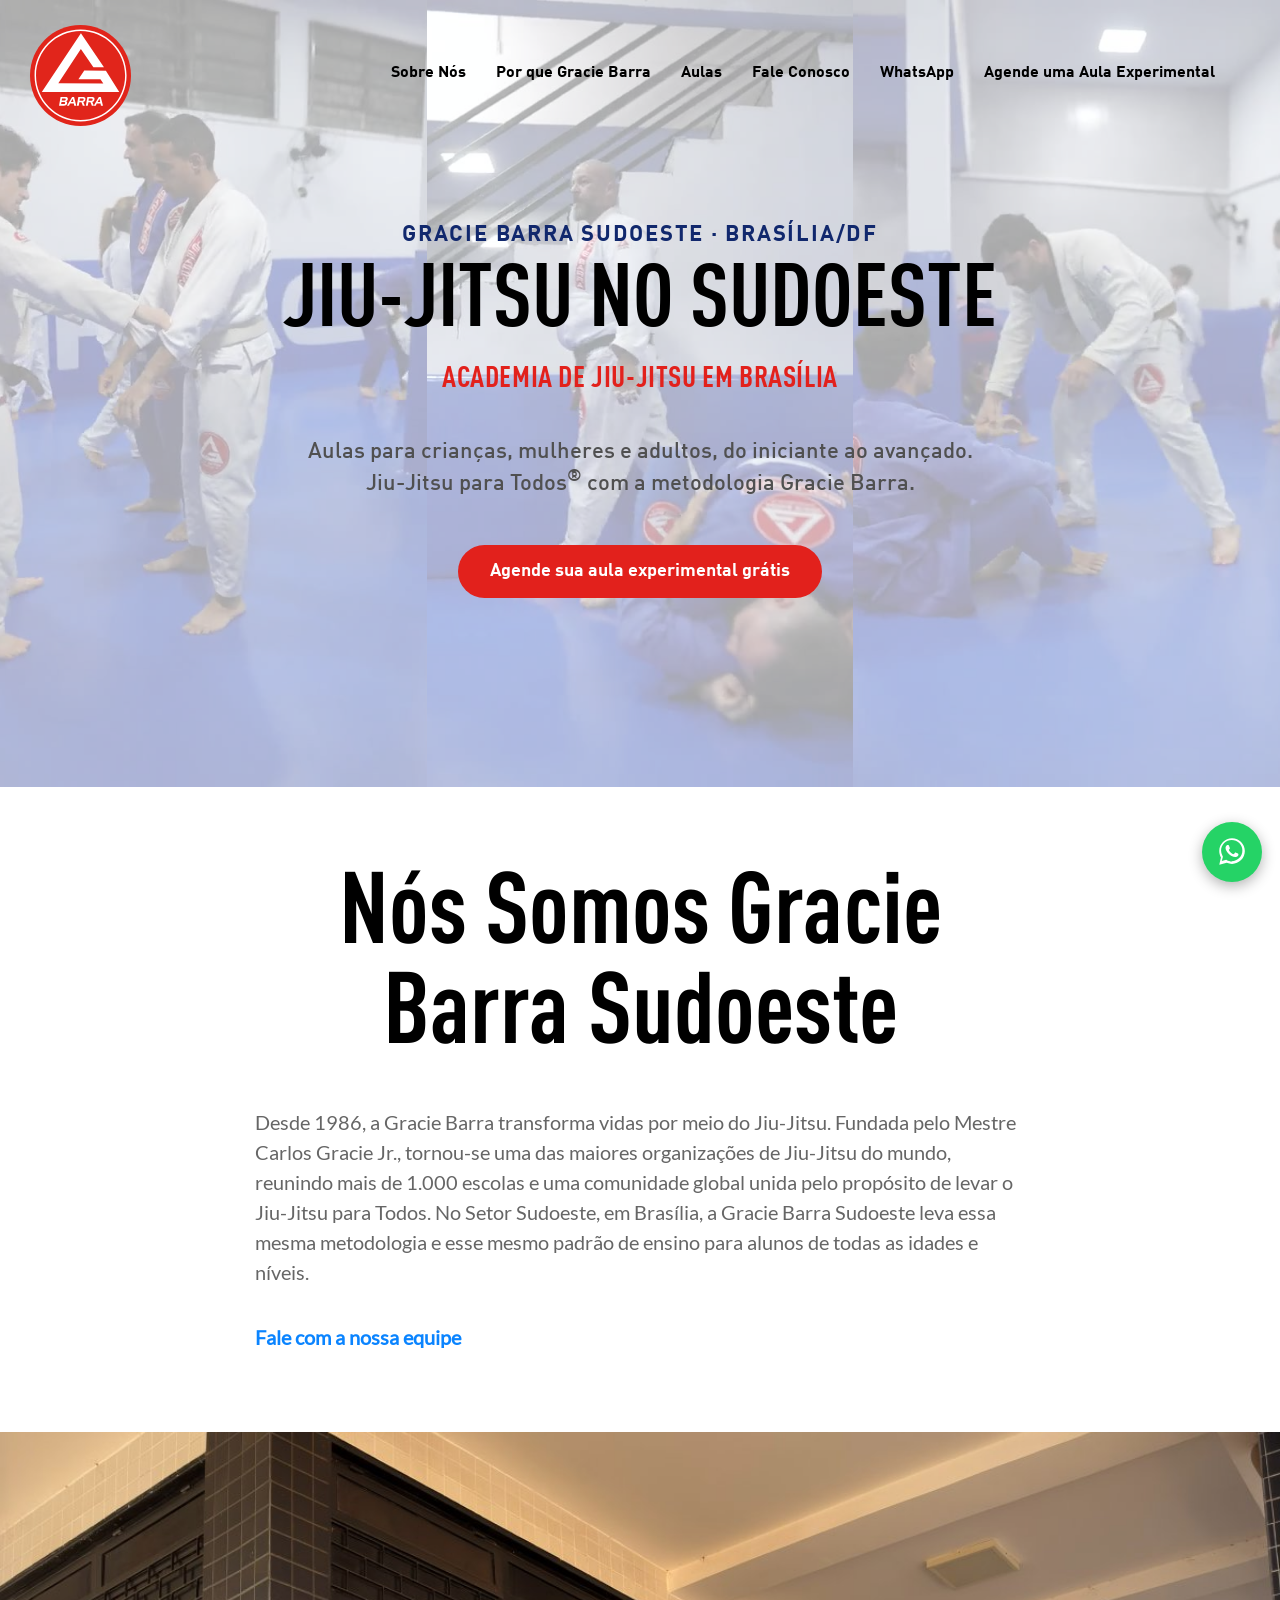
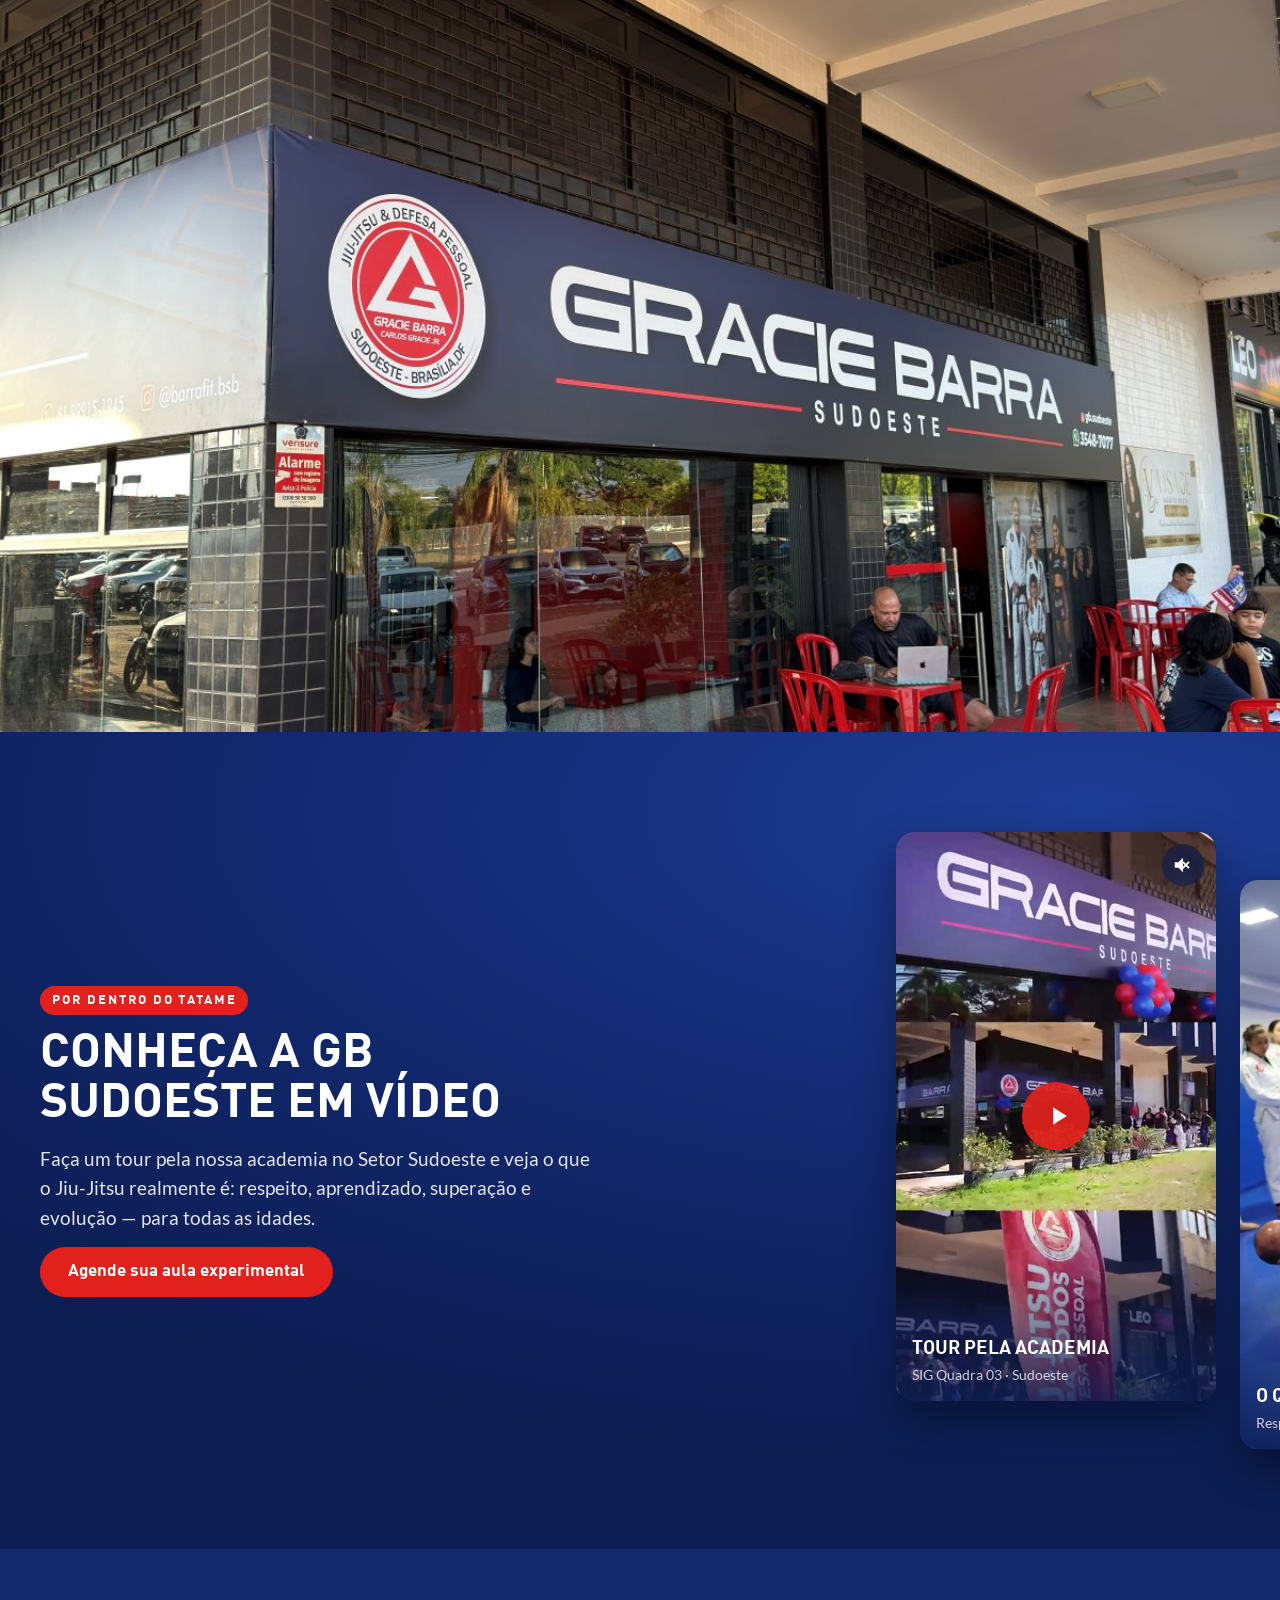
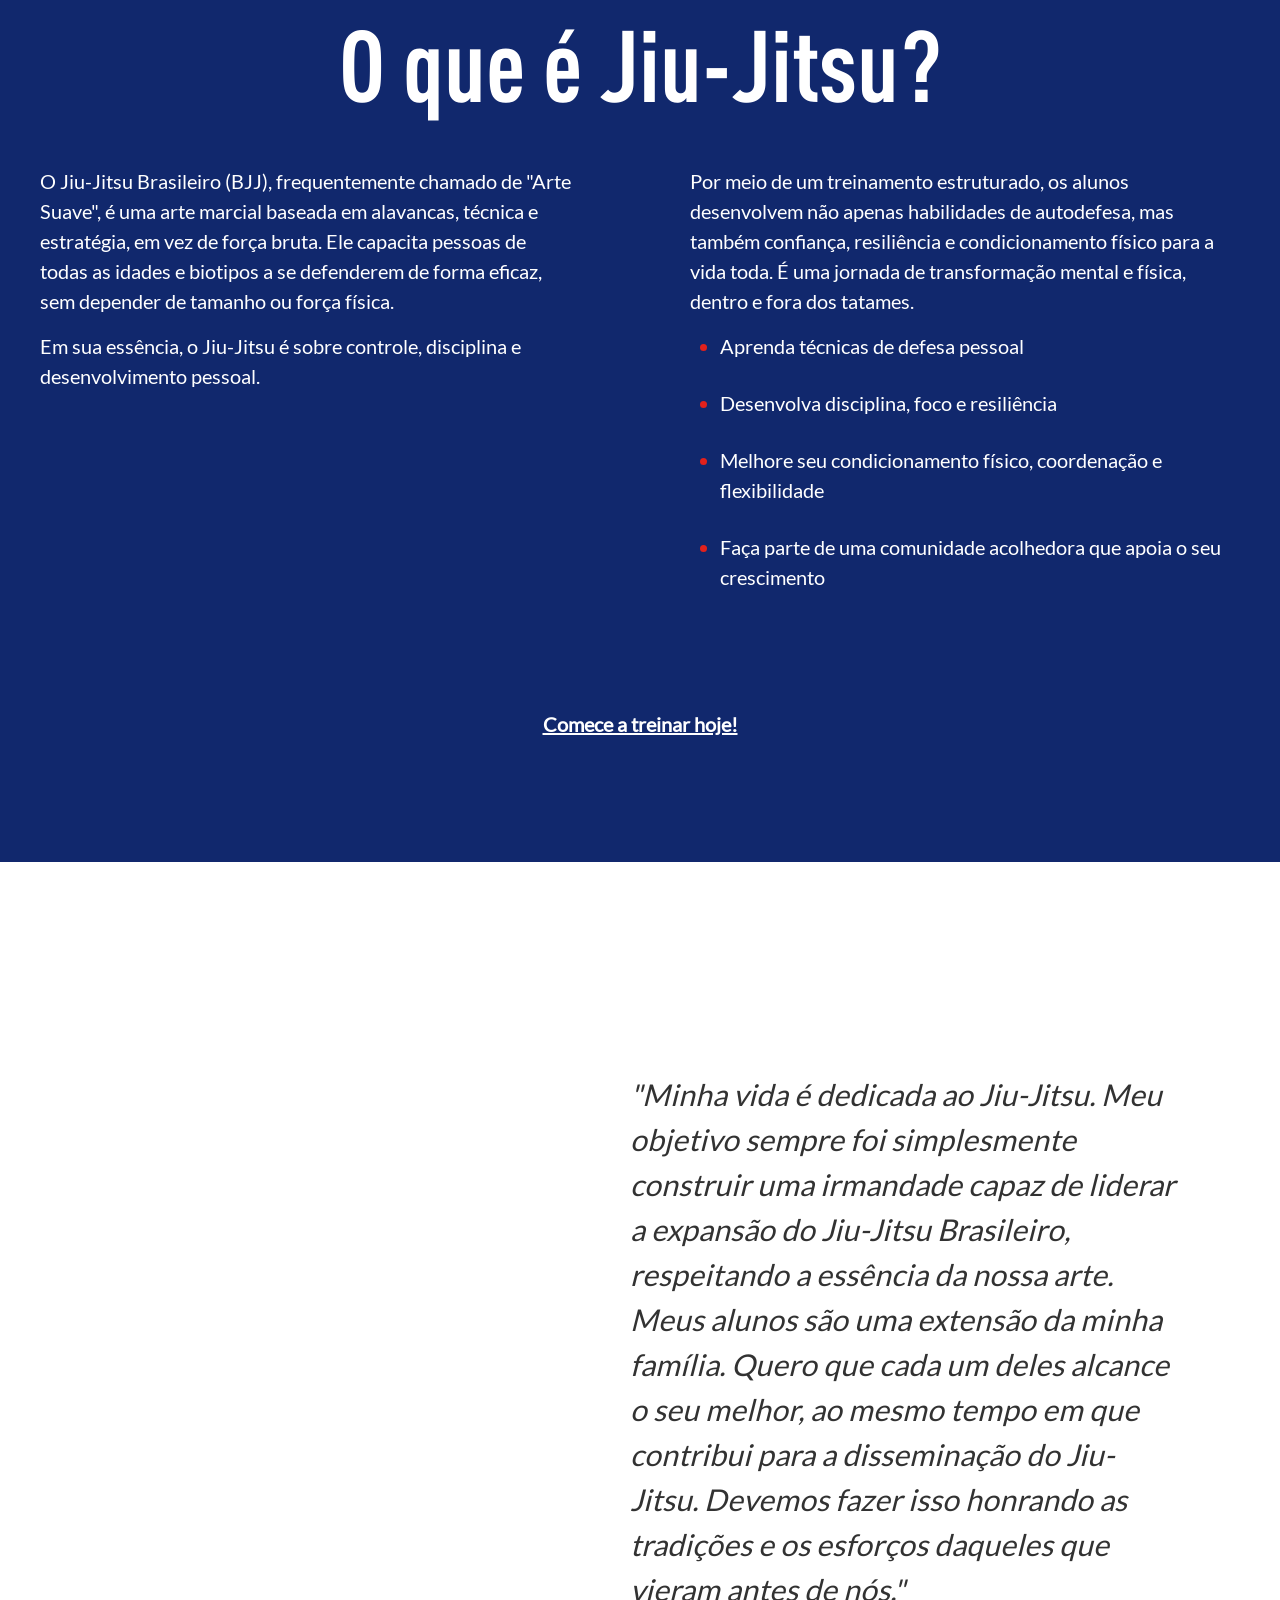
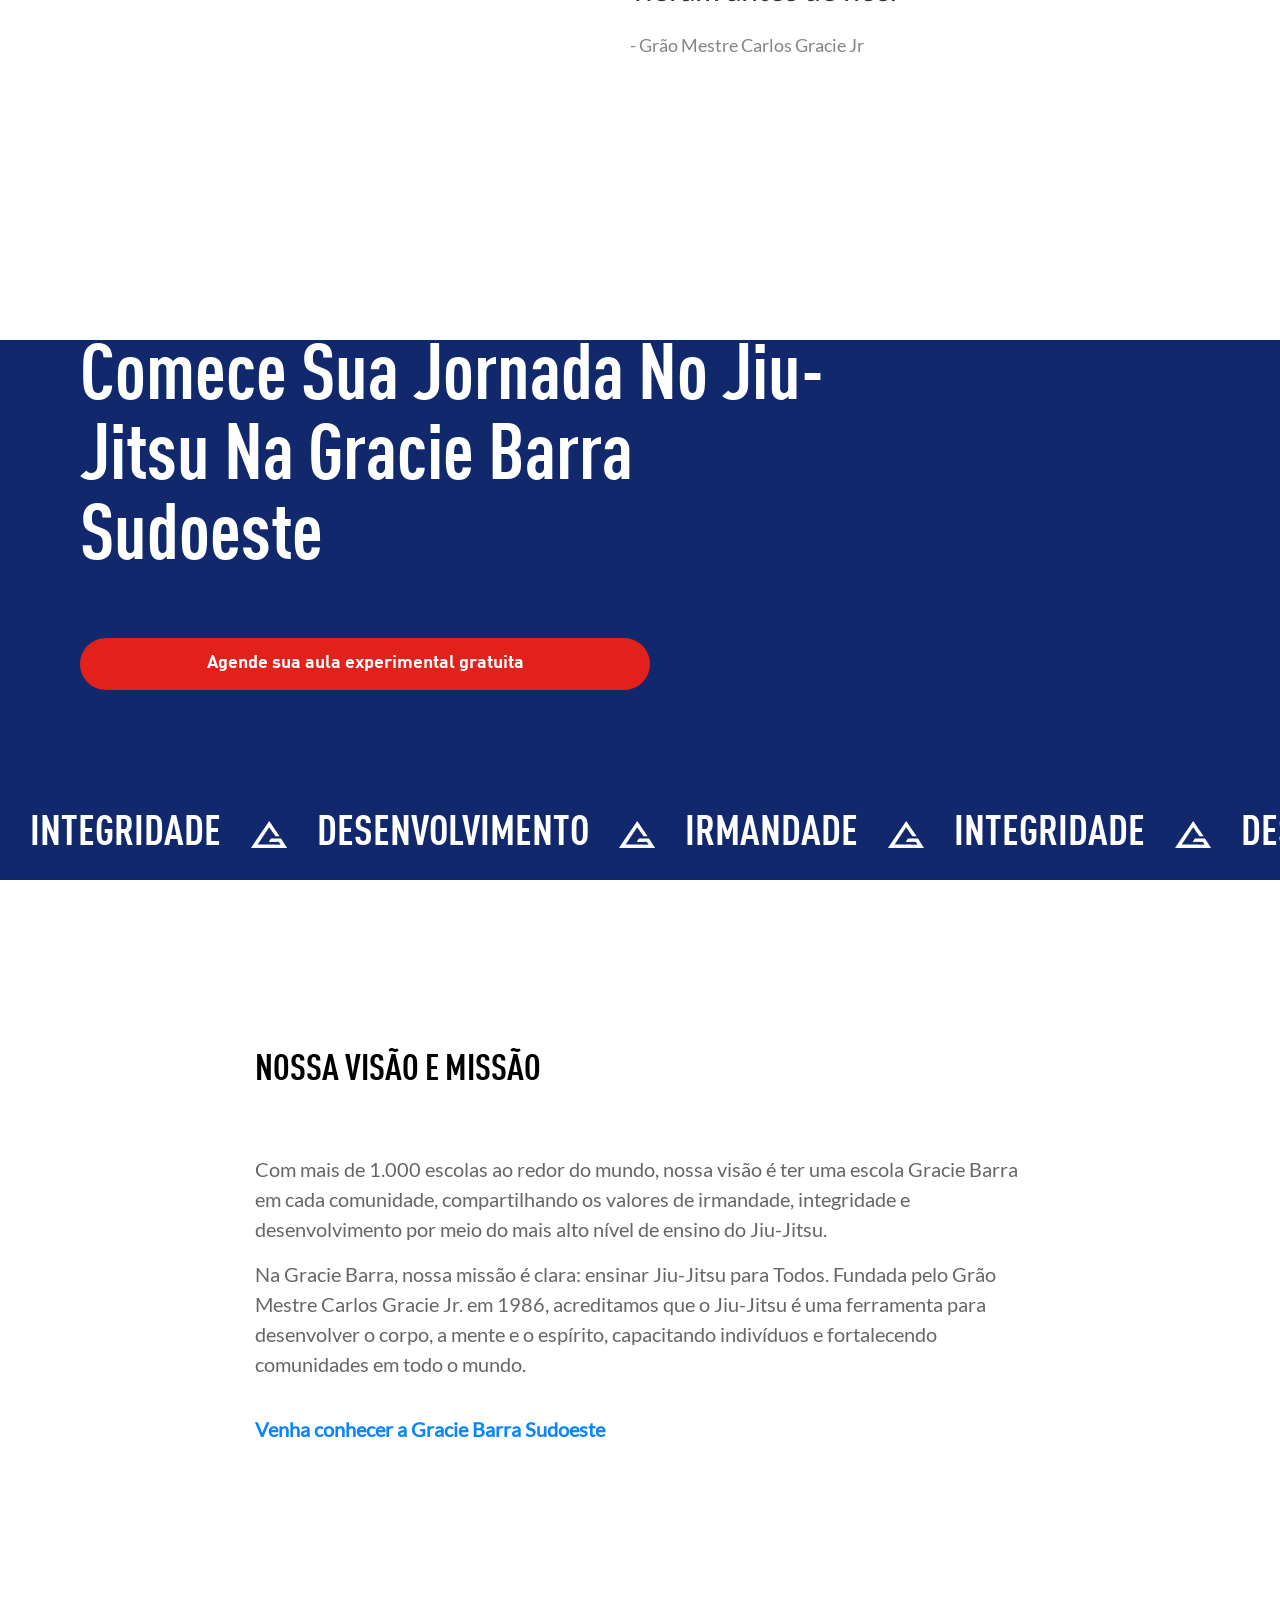
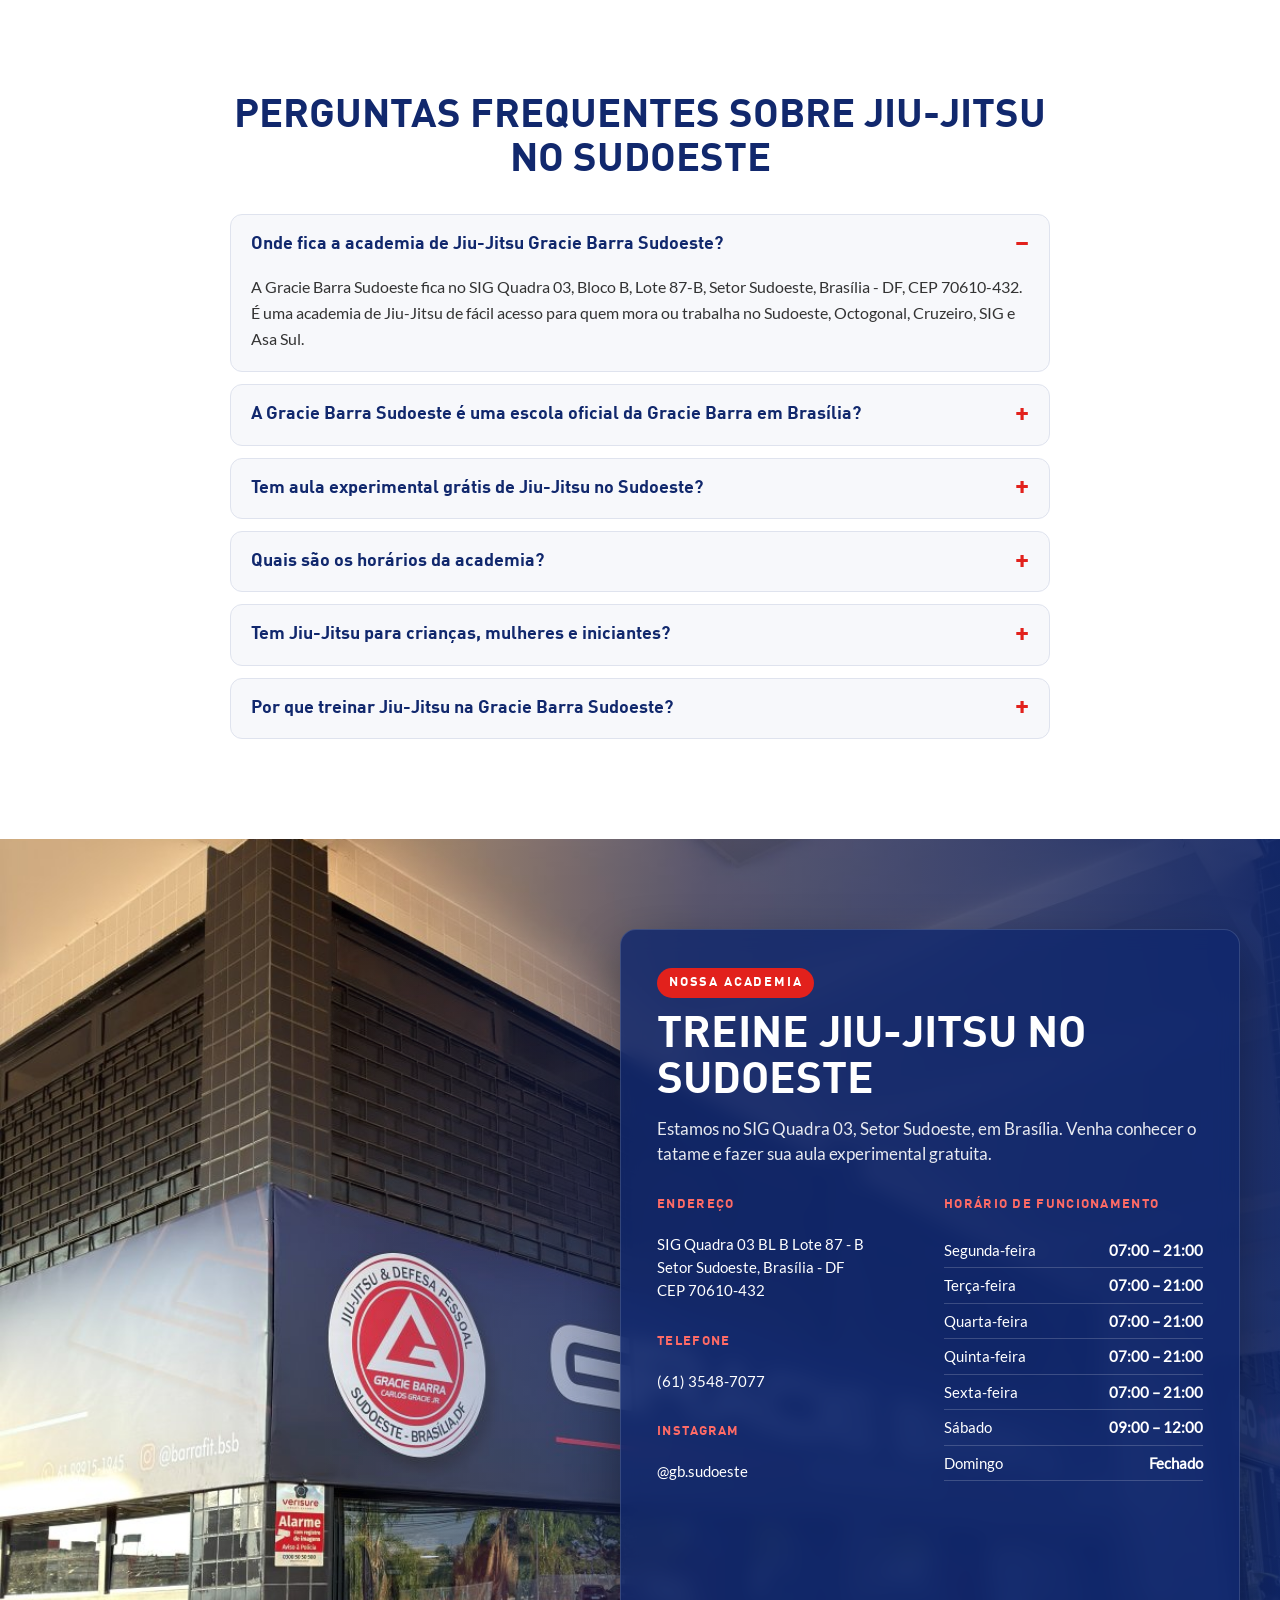
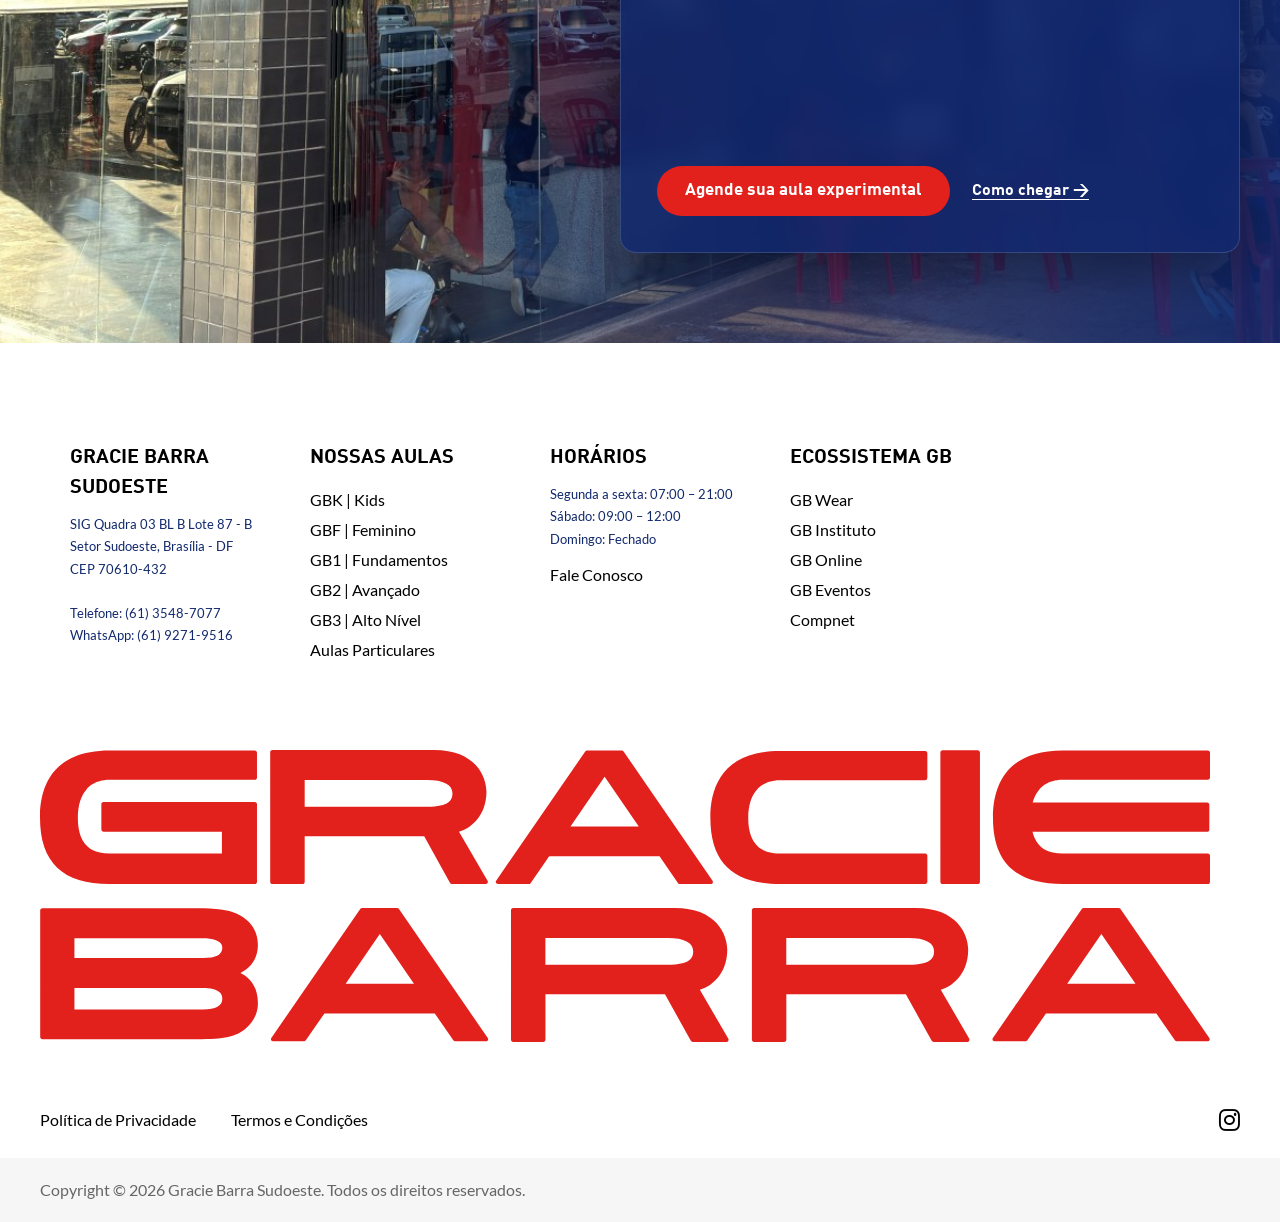
==== commit 9c59a265: "Seção de vídeos da academia: tour e 'o que é Jiu-Jitsu', com carrossel no celular Co-Authored-By: Cl" ====
--- a/index.html
+++ b/index.html
@@ -1,5 +1,29 @@
 <!DOCTYPE html>
 <html lang="pt-BR"><head><meta http-equiv="Content-Type" content="text/html; charset=UTF-8">
+<!-- Google tag (gtag.js) -->
+<script async src="https://www.googletagmanager.com/gtm.js?id=GTM-56HXMX5J"></script>
+<script>
+  window.dataLayer = window.dataLayer || [];
+  function gtag(){dataLayer.push(arguments);}
+  gtag('js', new Date());
+</script>
+<!-- Event snippet for Contato conversion page -->
+<script>
+function gtag_report_conversion(url) {
+  var callback = function () {
+    if (typeof(url) != 'undefined') {
+      window.location = url;
+    }
+  };
+  gtag('event', 'conversion', {
+      'send_to': 'AW-18566094372/LgbuCM_b3bUdEKS8gJVF',
+      'value': 1.0,
+      'currency': 'BRL',
+      'event_callback': callback
+  });
+  return false;
+}
+</script>
 	
 	<meta name="viewport" content="width=device-width, initial-scale=1">
 	<link rel="profile" href="https://gmpg.org/xfn/11">
@@ -249,10 +273,54 @@
     .gbs-local-shade{background:linear-gradient(90deg,rgba(17,40,109,0) 25%,rgba(17,40,109,.55) 55%,rgba(17,40,109,.9) 100%)}
     .gbs-local h2{font-size:44px}
   }
+  /* Vídeos da academia (formato vertical, estilo reels) */
+  .gbs-reels{background:radial-gradient(120% 80% at 85% 10%,#1d3c94 0%,#11286d 55%,#0c1d52 100%);color:#fff;padding:64px 0 56px;overflow:hidden}
+  .gbs-reels-wrap{display:grid;gap:32px;align-items:center}
+  .gbs-reels-text{text-align:center;max-width:560px;margin:0 auto}
+  .gbs-reels-eyebrow{display:inline-block;font-family:"AdihausDIN-Bold",sans-serif;font-size:13px;letter-spacing:.14em;text-transform:uppercase;color:#fff;background:#e2211c;border-radius:40px;padding:5px 12px;margin-bottom:14px}
+  .gbs-reels h2{font-family:"AdihausDIN-Bold",sans-serif;color:#fff;font-size:32px;line-height:1.05;text-transform:uppercase;margin:0 0 14px}
+  .gbs-reels-lead{font-family:"Lato-Regular",sans-serif;font-size:17px;line-height:1.55;color:rgba(255,255,255,.88);margin:0 0 24px}
+  .gbs-reels-btn{display:inline-flex;align-items:center;justify-content:center;background:#e2211c;color:#fff!important;font-family:"AdihausDIN-Bold",sans-serif;font-size:17px;line-height:1.3;padding:14px 28px;border-radius:100px;text-decoration:none;transition:background .2s}
+  .gbs-reels-btn:hover{background:#d0021b;text-decoration:none}
+  .gbs-reels-track{display:flex;gap:16px;overflow-x:auto;scroll-snap-type:x mandatory;-webkit-overflow-scrolling:touch;scrollbar-width:none;margin:0 -16px;padding:4px 16px 8px;scroll-padding:0 16px}
+  .gbs-reels-track::-webkit-scrollbar{display:none}
+  .gbs-reel{position:relative;flex:0 0 74vw;max-width:320px;aspect-ratio:9/16;margin:0;border-radius:18px;overflow:hidden;background:#0c1d52;box-shadow:0 18px 40px rgba(0,0,0,.4);scroll-snap-align:center;cursor:pointer}
+  .gbs-reel-video{position:absolute;inset:0;width:100%;height:100%;object-fit:cover;display:block}
+  .gbs-reel::after{content:"";position:absolute;inset:auto 0 0;height:34%;background:linear-gradient(180deg,rgba(12,29,82,0),rgba(12,29,82,.88));pointer-events:none}
+  .gbs-reel figcaption{position:absolute;left:16px;right:16px;bottom:16px;z-index:2;font-family:"Lato-Regular",sans-serif;pointer-events:none}
+  .gbs-reel figcaption strong{display:block;font-family:"AdihausDIN-Bold",sans-serif;font-size:19px;line-height:1.15;text-transform:uppercase;color:#fff}
+  .gbs-reel figcaption span{display:block;font-size:14px;color:rgba(255,255,255,.8);margin-top:4px}
+  .gbs-reel-som{position:absolute;top:12px;right:12px;z-index:3;width:42px;height:42px;border:0;border-radius:50%;background:rgba(12,29,82,.6);-webkit-backdrop-filter:blur(6px);backdrop-filter:blur(6px);display:flex;align-items:center;justify-content:center;cursor:pointer;padding:0;transition:background .2s}
+  .gbs-reel-som:hover,.gbs-reel-som[aria-pressed="true"]{background:#e2211c}
+  .gbs-reel-som svg{width:22px;height:22px;fill:#fff}
+  .gbs-reel-som .i-on,.gbs-reel-som[aria-pressed="true"] .i-off{display:none}
+  .gbs-reel-som[aria-pressed="true"] .i-on{display:block}
+  .gbs-reel-play{position:absolute;top:50%;left:50%;z-index:2;width:68px;height:68px;margin:-34px 0 0 -34px;border-radius:50%;background:rgba(226,33,28,.92);display:flex;align-items:center;justify-content:center;box-shadow:0 8px 24px rgba(0,0,0,.35);transition:opacity .25s,transform .25s;pointer-events:none}
+  .gbs-reel-play svg{width:30px;height:30px;fill:#fff;margin-left:4px}
+  .gbs-reel.is-playing .gbs-reel-play{opacity:0;transform:scale(.8)}
+  .gbs-reels-dots{display:flex;justify-content:center;gap:8px;margin-top:-12px}
+  .gbs-reels-dots span{width:8px;height:8px;border-radius:8px;background:rgba(255,255,255,.35);transition:all .25s}
+  .gbs-reels-dots span.on{width:24px;background:#fff}
+  @media(min-width:640px){
+    .gbs-reels-track{justify-content:center;overflow:visible;margin:0;padding:0}
+    .gbs-reel{flex:0 0 280px}
+    .gbs-reels-dots{display:none}
+  }
+  @media(min-width:992px){
+    .gbs-reels{padding:100px 0}
+    .gbs-reels-wrap{grid-template-columns:minmax(0,1fr) auto;gap:64px}
+    .gbs-reels-text{text-align:left;margin:0}
+    .gbs-reels h2{font-size:48px}
+    .gbs-reels-lead{font-size:19px}
+    .gbs-reels-track{gap:24px;padding-bottom:48px}
+    .gbs-reel{flex-basis:290px;max-width:none}
+    .gbs-reel:nth-child(2){transform:translateY(48px)}
+  }
+  @media(min-width:1200px){.gbs-reel{flex-basis:320px}}
   html{scroll-behavior:smooth}
   .gb-home-page-container .top-text-container{padding-bottom:60px}
   @media(min-width:992px){.gb-home-page-container .top-text-container{padding-bottom:80px}}
-  #sobre,#aulas,#contato,#por-que-gracie-barra{scroll-margin-top:110px}
+  #sobre,#videos,#aulas,#contato,#por-que-gracie-barra{scroll-margin-top:110px}
 
   /* Hero alinhado às buscas: jiu-jitsu sudoeste / jiu-jitsu brasília / academia de jiu-jitsu */
   .gb-home-page-container .heading-container h1.gbs-hero-h1{margin-top:0;font-size:44px;line-height:1.02}
@@ -267,7 +335,7 @@
   }
   @media(min-width:1200px){.gb-home-page-container .heading-container h1.gbs-hero-h1{font-size:88px}}
 </style>
-<script type="application/ld+json">{"@context":"https://schema.org","@graph":[{"@type":["SportsActivityLocation","ExerciseGym"],"@id":"https://www.graciebarrasudoeste.com.br/#academia","name":"Gracie Barra Sudoeste","alternateName":["GB Sudoeste","Gracie Barra Sudoeste Brasília","Academia de Jiu-Jitsu Gracie Barra Sudoeste"],"description":"Academia de Jiu-Jitsu no Setor Sudoeste, em Brasília - DF. Escola oficial da Gracie Barra com aulas de Jiu-Jitsu para crianças, mulheres e adultos, do iniciante ao avançado. Aula experimental gratuita.","url":"https://www.graciebarrasudoeste.com.br/","image":["https://www.graciebarrasudoeste.com.br/assets/turma.jpeg","https://www.graciebarrasudoeste.com.br/assets/fachada.jpg"],"logo":"https://www.graciebarrasudoeste.com.br/assets/logosBarraShield.svg","telephone":"+55-61-3548-7077","contactPoint":[{"@type":"ContactPoint","telephone":"+55-61-9271-9516","contactType":"customer service","availableLanguage":"Portuguese"}],"address":{"@type":"PostalAddress","streetAddress":"SIG Quadra 03 BL B Lote 87 - B - Setor Sudoeste","addressLocality":"Brasília","addressRegion":"DF","postalCode":"70610-432","addressCountry":"BR"},"hasMap":"https://www.google.com/maps/search/?api=1&query=Gracie%20Barra%20Sudoeste%20SIG%20Quadra%2003%20Bras%C3%ADlia","areaServed":[{"@type":"Place","name":"Setor Sudoeste"},{"@type":"Place","name":"Octogonal"},{"@type":"Place","name":"Cruzeiro"},{"@type":"Place","name":"SIG"},{"@type":"Place","name":"Asa Sul"},{"@type":"Place","name":"Brasília - DF"}],"openingHoursSpecification":[{"@type":"OpeningHoursSpecification","dayOfWeek":["Monday","Tuesday","Wednesday","Thursday","Friday"],"opens":"07:00","closes":"21:00"},{"@type":"OpeningHoursSpecification","dayOfWeek":"Saturday","opens":"09:00","closes":"12:00"}],"sport":"Brazilian Jiu-Jitsu","knowsAbout":["Jiu-Jitsu","Brazilian Jiu-Jitsu","Jiu-Jitsu infantil","Jiu-Jitsu feminino","Defesa pessoal"],"keywords":"academia de jiu-jitsu em Brasília, jiu-jitsu Sudoeste, academia de jiu-jitsu no Sudoeste, Gracie Barra Brasília","brand":{"@type":"Brand","name":"Gracie Barra"},"parentOrganization":{"@type":"SportsOrganization","name":"Gracie Barra","url":"https://graciebarra.com","foundingDate":"1986","founder":{"@type":"Person","name":"Carlos Gracie Jr."}},"makesOffer":{"@type":"Offer","name":"Aula experimental gratuita de Jiu-Jitsu","price":"0","priceCurrency":"BRL","url":"https://wa.me/556192719516?text=Ol%C3%A1!%20Vim%20pelo%20site%20da%20Gracie%20Barra%20Sudoeste%20e%20gostaria%20de%20agendar%20minha%20aula%20experimental%20gratuita."},"sameAs":["https://www.instagram.com/gb.sudoeste/"]},{"@type":"WebSite","@id":"https://www.graciebarrasudoeste.com.br/#site","url":"https://www.graciebarrasudoeste.com.br/","name":"Gracie Barra Sudoeste","inLanguage":"pt-BR","publisher":{"@id":"https://www.graciebarrasudoeste.com.br/#academia"}},{"@type":"WebPage","@id":"https://www.graciebarrasudoeste.com.br/#pagina","url":"https://www.graciebarrasudoeste.com.br/","name":"Academia de Jiu-Jitsu no Sudoeste, Brasília/DF | Gracie Barra Sudoeste","description":"Academia de Jiu-Jitsu no Sudoeste, Brasília/DF. Aulas de Jiu-Jitsu para crianças, mulheres e adultos, do iniciante ao avançado, na Gracie Barra Sudoeste. Aula experimental grátis.","inLanguage":"pt-BR","isPartOf":{"@id":"https://www.graciebarrasudoeste.com.br/#site"},"about":{"@id":"https://www.graciebarrasudoeste.com.br/#academia"},"primaryImageOfPage":"https://www.graciebarrasudoeste.com.br/assets/turma.jpeg"},{"@type":"FAQPage","@id":"https://www.graciebarrasudoeste.com.br/#faq","mainEntity":[{"@type":"Question","name":"Onde fica a academia de Jiu-Jitsu Gracie Barra Sudoeste?","acceptedAnswer":{"@type":"Answer","text":"A Gracie Barra Sudoeste fica no SIG Quadra 03, Bloco B, Lote 87-B, Setor Sudoeste, Brasília - DF, CEP 70610-432. É uma academia de Jiu-Jitsu de fácil acesso para quem mora ou trabalha no Sudoeste, Octogonal, Cruzeiro, SIG e Asa Sul."}},{"@type":"Question","name":"A Gracie Barra Sudoeste é uma escola oficial da Gracie Barra em Brasília?","acceptedAnswer":{"@type":"Answer","text":"Sim. A Gracie Barra Sudoeste é uma escola da Gracie Barra, organização de Jiu-Jitsu fundada em 1986 pelo Mestre Carlos Gracie Jr. e presente em mais de 1.000 escolas no mundo. Em Brasília, segue a mesma metodologia e o mesmo padrão de ensino da rede."}},{"@type":"Question","name":"Tem aula experimental grátis de Jiu-Jitsu no Sudoeste?","acceptedAnswer":{"@type":"Answer","text":"Sim. A primeira aula na Gracie Barra Sudoeste é gratuita. Basta agendar pelo WhatsApp (61) 9271-9516 ou pelo telefone (61) 3548-7077."}},{"@type":"Question","name":"Quais são os horários da academia?","acceptedAnswer":{"@type":"Answer","text":"De segunda a sexta-feira, das 7h às 21h, e aos sábados, das 9h às 12h. Aos domingos a academia fica fechada."}},{"@type":"Question","name":"Tem Jiu-Jitsu para crianças, mulheres e iniciantes?","acceptedAnswer":{"@type":"Answer","text":"Sim. A Gracie Barra Sudoeste oferece aulas de Jiu-Jitsu para crianças, mulheres e adultos, do iniciante ao avançado. Não é preciso ter experiência nem estar em forma para começar."}},{"@type":"Question","name":"Por que treinar Jiu-Jitsu na Gracie Barra Sudoeste?","acceptedAnswer":{"@type":"Answer","text":"Porque você treina com a metodologia estruturada da Gracie Barra, uma das maiores organizações de Jiu-Jitsu do mundo, numa academia no Setor Sudoeste, em Brasília, com ambiente acolhedor para todas as idades e níveis: Jiu-Jitsu para Todos."}}]}]}</script>
+<script type="application/ld+json">{"@context":"https://schema.org","@graph":[{"@type":["SportsActivityLocation","ExerciseGym"],"@id":"https://www.graciebarrasudoeste.com.br/#academia","name":"Gracie Barra Sudoeste","alternateName":["GB Sudoeste","Gracie Barra Sudoeste Brasília","Academia de Jiu-Jitsu Gracie Barra Sudoeste"],"description":"Academia de Jiu-Jitsu no Setor Sudoeste, em Brasília - DF. Escola oficial da Gracie Barra com aulas de Jiu-Jitsu para crianças, mulheres e adultos, do iniciante ao avançado. Aula experimental gratuita.","url":"https://www.graciebarrasudoeste.com.br/","image":["https://www.graciebarrasudoeste.com.br/assets/turma.jpeg","https://www.graciebarrasudoeste.com.br/assets/fachada.jpg"],"logo":"https://www.graciebarrasudoeste.com.br/assets/logosBarraShield.svg","telephone":"+55-61-3548-7077","contactPoint":[{"@type":"ContactPoint","telephone":"+55-61-9271-9516","contactType":"customer service","availableLanguage":"Portuguese"}],"address":{"@type":"PostalAddress","streetAddress":"SIG Quadra 03 BL B Lote 87 - B - Setor Sudoeste","addressLocality":"Brasília","addressRegion":"DF","postalCode":"70610-432","addressCountry":"BR"},"hasMap":"https://www.google.com/maps/search/?api=1&query=Gracie%20Barra%20Sudoeste%20SIG%20Quadra%2003%20Bras%C3%ADlia","areaServed":[{"@type":"Place","name":"Setor Sudoeste"},{"@type":"Place","name":"Octogonal"},{"@type":"Place","name":"Cruzeiro"},{"@type":"Place","name":"SIG"},{"@type":"Place","name":"Asa Sul"},{"@type":"Place","name":"Brasília - DF"}],"openingHoursSpecification":[{"@type":"OpeningHoursSpecification","dayOfWeek":["Monday","Tuesday","Wednesday","Thursday","Friday"],"opens":"07:00","closes":"21:00"},{"@type":"OpeningHoursSpecification","dayOfWeek":"Saturday","opens":"09:00","closes":"12:00"}],"sport":"Brazilian Jiu-Jitsu","knowsAbout":["Jiu-Jitsu","Brazilian Jiu-Jitsu","Jiu-Jitsu infantil","Jiu-Jitsu feminino","Defesa pessoal"],"keywords":"academia de jiu-jitsu em Brasília, jiu-jitsu Sudoeste, academia de jiu-jitsu no Sudoeste, Gracie Barra Brasília","brand":{"@type":"Brand","name":"Gracie Barra"},"parentOrganization":{"@type":"SportsOrganization","name":"Gracie Barra","url":"https://graciebarra.com","foundingDate":"1986","founder":{"@type":"Person","name":"Carlos Gracie Jr."}},"makesOffer":{"@type":"Offer","name":"Aula experimental gratuita de Jiu-Jitsu","price":"0","priceCurrency":"BRL","url":"https://wa.me/556192719516?text=Ol%C3%A1!%20Vim%20pelo%20site%20da%20Gracie%20Barra%20Sudoeste%20e%20gostaria%20de%20agendar%20minha%20aula%20experimental%20gratuita."},"sameAs":["https://www.instagram.com/gb.sudoeste/"]},{"@type":"WebSite","@id":"https://www.graciebarrasudoeste.com.br/#site","url":"https://www.graciebarrasudoeste.com.br/","name":"Gracie Barra Sudoeste","inLanguage":"pt-BR","publisher":{"@id":"https://www.graciebarrasudoeste.com.br/#academia"}},{"@type":"WebPage","@id":"https://www.graciebarrasudoeste.com.br/#pagina","url":"https://www.graciebarrasudoeste.com.br/","name":"Academia de Jiu-Jitsu no Sudoeste, Brasília/DF | Gracie Barra Sudoeste","description":"Academia de Jiu-Jitsu no Sudoeste, Brasília/DF. Aulas de Jiu-Jitsu para crianças, mulheres e adultos, do iniciante ao avançado, na Gracie Barra Sudoeste. Aula experimental grátis.","inLanguage":"pt-BR","isPartOf":{"@id":"https://www.graciebarrasudoeste.com.br/#site"},"about":{"@id":"https://www.graciebarrasudoeste.com.br/#academia"},"primaryImageOfPage":"https://www.graciebarrasudoeste.com.br/assets/turma.jpeg"},{"@type":"VideoObject","name":"Tour pela academia Gracie Barra Sudoeste","description":"Conheça a Gracie Barra Sudoeste, academia de Jiu-Jitsu no SIG Quadra 03, Setor Sudoeste, Brasília - DF: fachada, tatame, aulas para crianças e adultos e graduações.","thumbnailUrl":"https://www.graciebarrasudoeste.com.br/assets/videos/tour-academia.jpg","contentUrl":"https://www.graciebarrasudoeste.com.br/assets/videos/tour-academia.mp4","uploadDate":"2026-11-10","duration":"PT57S","inLanguage":"pt-BR","publisher":{"@id":"https://www.graciebarrasudoeste.com.br/#academia"}},{"@type":"VideoObject","name":"O que o Jiu-Jitsu realmente é - Gracie Barra Sudoeste","description":"Respeito, aprendizado, superação, cuidado, evolução e motivação: o Jiu-Jitsu na Gracie Barra Sudoeste, em Brasília - DF.","thumbnailUrl":"https://www.graciebarrasudoeste.com.br/assets/videos/o-que-e-jiu-jitsu.jpg","contentUrl":"https://www.graciebarrasudoeste.com.br/assets/videos/o-que-e-jiu-jitsu.mp4","uploadDate":"2026-11-10","duration":"PT28S","inLanguage":"pt-BR","publisher":{"@id":"https://www.graciebarrasudoeste.com.br/#academia"}},{"@type":"FAQPage","@id":"https://www.graciebarrasudoeste.com.br/#faq","mainEntity":[{"@type":"Question","name":"Onde fica a academia de Jiu-Jitsu Gracie Barra Sudoeste?","acceptedAnswer":{"@type":"Answer","text":"A Gracie Barra Sudoeste fica no SIG Quadra 03, Bloco B, Lote 87-B, Setor Sudoeste, Brasília - DF, CEP 70610-432. É uma academia de Jiu-Jitsu de fácil acesso para quem mora ou trabalha no Sudoeste, Octogonal, Cruzeiro, SIG e Asa Sul."}},{"@type":"Question","name":"A Gracie Barra Sudoeste é uma escola oficial da Gracie Barra em Brasília?","acceptedAnswer":{"@type":"Answer","text":"Sim. A Gracie Barra Sudoeste é uma escola da Gracie Barra, organização de Jiu-Jitsu fundada em 1986 pelo Mestre Carlos Gracie Jr. e presente em mais de 1.000 escolas no mundo. Em Brasília, segue a mesma metodologia e o mesmo padrão de ensino da rede."}},{"@type":"Question","name":"Tem aula experimental grátis de Jiu-Jitsu no Sudoeste?","acceptedAnswer":{"@type":"Answer","text":"Sim. A primeira aula na Gracie Barra Sudoeste é gratuita. Basta agendar pelo WhatsApp (61) 9271-9516 ou pelo telefone (61) 3548-7077."}},{"@type":"Question","name":"Quais são os horários da academia?","acceptedAnswer":{"@type":"Answer","text":"De segunda a sexta-feira, das 7h às 21h, e aos sábados, das 9h às 12h. Aos domingos a academia fica fechada."}},{"@type":"Question","name":"Tem Jiu-Jitsu para crianças, mulheres e iniciantes?","acceptedAnswer":{"@type":"Answer","text":"Sim. A Gracie Barra Sudoeste oferece aulas de Jiu-Jitsu para crianças, mulheres e adultos, do iniciante ao avançado. Não é preciso ter experiência nem estar em forma para começar."}},{"@type":"Question","name":"Por que treinar Jiu-Jitsu na Gracie Barra Sudoeste?","acceptedAnswer":{"@type":"Answer","text":"Porque você treina com a metodologia estruturada da Gracie Barra, uma das maiores organizações de Jiu-Jitsu do mundo, numa academia no Setor Sudoeste, em Brasília, com ambiente acolhedor para todas as idades e níveis: Jiu-Jitsu para Todos."}}]}]}</script>
 </head>
 
 <body class="home wp-singular page-template page-template-templates page-template-template-home page-template-templatestemplate-home-php page page-id-49 wp-theme-gracie_barra_national">
@@ -308,16 +376,16 @@
     <div id="" class="uk-container header-nav">
         <div class="site-branding">
             <a class="back-home" href="#page" aria-label="Início"><img src="./assets/logosBarraShield.svg" class="site-logo" alt="Gracie Barra" role="presentation" aria-hidden="true" aria-label="Gracie Barra Sudoeste" decoding="async"></a>
-            <a class="sticky-book-class-btn" href="https://wa.me/556192719516?text=Ol%C3%A1!%20Vim%20pelo%20site%20da%20Gracie%20Barra%20Sudoeste%20e%20gostaria%20de%20agendar%20minha%20aula%20experimental%20gratuita." aria-label="Agende uma Aula" role="button" target="_blank" rel="noopener">Agende uma Aula</a>
+            <a onclick="gtag_report_conversion();" class="sticky-book-class-btn" href="https://wa.me/556192719516?text=Ol%C3%A1!%20Vim%20pelo%20site%20da%20Gracie%20Barra%20Sudoeste%20e%20gostaria%20de%20agendar%20minha%20aula%20experimental%20gratuita." aria-label="Agende uma Aula" role="button" target="_blank" rel="noopener">Agende uma Aula</a>
             
         </div><!-- .site-branding -->
                     <nav class="site-navigation showOnDesktop">
                 <div class="menu-menu-principal-container"><ul id="primary-menu" class="menu"><li id="menu-item-40" class="menu-item menu-item-type-post_type menu-item-object-page menu-item-40"><a href="#sobre" aria-label="Sobre Nós">Sobre Nós</a></li>
 <li id="menu-item-39" class="menu-item menu-item-type-post_type menu-item-object-page menu-item-39"><a href="#por-que-gracie-barra" aria-label="Por que Gracie Barra">Por que Gracie Barra</a></li>
 <li id="menu-item-98" class="menu-item menu-item-type-post_type menu-item-object-page menu-item-98"><a href="#aulas" aria-label="Aulas">Aulas</a></li>
-<li id="menu-item-402" class="menu-item menu-item-type-post_type menu-item-object-page menu-item-402"><a href="https://wa.me/556192719516?text=Ol%C3%A1!%20Vim%20pelo%20site%20da%20Gracie%20Barra%20Sudoeste%20e%20gostaria%20de%20agendar%20minha%20aula%20experimental%20gratuita." aria-label="Fale Conosco" target="_blank" rel="noopener">Fale Conosco</a></li>
-<li id="menu-item-43" class="button invert menu-item menu-item-type-post_type menu-item-object-page menu-item-43"><a href="https://wa.me/556192719516?text=Ol%C3%A1!%20Vim%20pelo%20site%20da%20Gracie%20Barra%20Sudoeste%20e%20gostaria%20de%20agendar%20minha%20aula%20experimental%20gratuita." aria-label="WhatsApp" target="_blank" rel="noopener">WhatsApp</a></li>
-<li id="menu-item-31" class="button menu-item menu-item-type-custom menu-item-object-custom menu-item-31"><a href="https://wa.me/556192719516?text=Ol%C3%A1!%20Vim%20pelo%20site%20da%20Gracie%20Barra%20Sudoeste%20e%20gostaria%20de%20agendar%20minha%20aula%20experimental%20gratuita." aria-label="Agende uma Aula Experimental" role="button" target="_blank" rel="noopener">Agende uma Aula Experimental</a></li>
+<li id="menu-item-402" class="menu-item menu-item-type-post_type menu-item-object-page menu-item-402"><a onclick="gtag_report_conversion();" href="https://wa.me/556192719516?text=Ol%C3%A1!%20Vim%20pelo%20site%20da%20Gracie%20Barra%20Sudoeste%20e%20gostaria%20de%20agendar%20minha%20aula%20experimental%20gratuita." aria-label="Fale Conosco" target="_blank" rel="noopener">Fale Conosco</a></li>
+<li id="menu-item-43" class="button invert menu-item menu-item-type-post_type menu-item-object-page menu-item-43"><a onclick="gtag_report_conversion();" href="https://wa.me/556192719516?text=Ol%C3%A1!%20Vim%20pelo%20site%20da%20Gracie%20Barra%20Sudoeste%20e%20gostaria%20de%20agendar%20minha%20aula%20experimental%20gratuita." aria-label="WhatsApp" target="_blank" rel="noopener">WhatsApp</a></li>
+<li id="menu-item-31" class="button menu-item menu-item-type-custom menu-item-object-custom menu-item-31"><a onclick="gtag_report_conversion();" href="https://wa.me/556192719516?text=Ol%C3%A1!%20Vim%20pelo%20site%20da%20Gracie%20Barra%20Sudoeste%20e%20gostaria%20de%20agendar%20minha%20aula%20experimental%20gratuita." aria-label="Agende uma Aula Experimental" role="button" target="_blank" rel="noopener">Agende uma Aula Experimental</a></li>
 </ul></div>            </nav><!-- #site-navigation -->
                 <button aria-label="Menu" class="menuToggle showOnMobile" aria-expanded="false" aria-haspopup="true">
             <span aria-hidden="true"></span>
@@ -335,7 +403,7 @@
 									Aulas para crianças, mulheres e adultos, do iniciante ao avançado.<br>Jiu-Jitsu para Todos<sup>®</sup> com a metodologia Gracie Barra.
 								</div>
 								<div class="button-container uk-text-center">
-									<a href="https://wa.me/556192719516?text=Ol%C3%A1!%20Vim%20pelo%20site%20da%20Gracie%20Barra%20Sudoeste%20e%20gostaria%20de%20agendar%20minha%20aula%20experimental%20gratuita." role="button" target="_blank" rel="noopener">Agende sua aula experimental grátis</a>
+									<a onclick="gtag_report_conversion();" href="https://wa.me/556192719516?text=Ol%C3%A1!%20Vim%20pelo%20site%20da%20Gracie%20Barra%20Sudoeste%20e%20gostaria%20de%20agendar%20minha%20aula%20experimental%20gratuita." role="button" target="_blank" rel="noopener">Agende sua aula experimental grátis</a>
 								</div>
 							</div>
 					</div>
@@ -350,7 +418,7 @@
 							<div class="top-text-content">
 					<h2><b>Nós Somos Gracie Barra Sudoeste</b></h2>
 <p>Desde 1986, a Gracie Barra transforma vidas por meio do Jiu-Jitsu. Fundada pelo Mestre Carlos Gracie Jr., tornou-se uma das maiores organizações de Jiu-Jitsu do mundo, reunindo mais de 1.000 escolas e uma comunidade global unida pelo propósito de levar o Jiu-Jitsu para Todos. No Setor Sudoeste, em Brasília, a Gracie Barra Sudoeste leva essa mesma metodologia e esse mesmo padrão de ensino para alunos de todas as idades e níveis.</p>
-<p><a href="https://wa.me/556192719516?text=Ol%C3%A1!%20Vim%20pelo%20site%20da%20Gracie%20Barra%20Sudoeste%20e%20gostaria%20de%20agendar%20minha%20aula%20experimental%20gratuita." target="_blank" rel="noopener"><b>Fale com a nossa equipe</b></a></p>
+<p><a onclick="gtag_report_conversion();" href="https://wa.me/556192719516?text=Ol%C3%A1!%20Vim%20pelo%20site%20da%20Gracie%20Barra%20Sudoeste%20e%20gostaria%20de%20agendar%20minha%20aula%20experimental%20gratuita." target="_blank" rel="noopener"><b>Fale com a nossa equipe</b></a></p>
 				</div>
 					</div>
 	</div>
@@ -358,6 +426,34 @@
 	<div class="gbs-foto-fachada">
 		<img src="./assets/fachada.jpg" width="1200" height="1600" alt="Fachada da Gracie Barra Sudoeste, academia de Jiu-Jitsu no Setor Sudoeste, Brasília/DF" loading="lazy" decoding="async">
 	</div>
+
+	<section id="videos" class="gbs-reels" aria-labelledby="gbs-reels-titulo">
+		<div class="uk-container">
+			<div class="gbs-reels-wrap">
+				<div class="gbs-reels-text">
+					<span class="gbs-reels-eyebrow">Por dentro do tatame</span>
+					<h2 id="gbs-reels-titulo">Conheça a GB Sudoeste em vídeo</h2>
+					<p class="gbs-reels-lead">Faça um tour pela nossa academia no Setor Sudoeste e veja o que o Jiu-Jitsu realmente é: respeito, aprendizado, superação e evolução — para todas as idades.</p>
+					<a class="gbs-reels-btn" href="https://wa.me/556192719516?text=Ol%C3%A1!%20Vim%20pelo%20site%20da%20Gracie%20Barra%20Sudoeste%20e%20gostaria%20de%20agendar%20minha%20aula%20experimental%20gratuita." target="_blank" rel="noopener">Agende sua aula experimental</a>
+				</div>
+				<div class="gbs-reels-track" role="list">
+					<figure class="gbs-reel" role="listitem">
+						<video class="gbs-reel-video" data-src="./assets/videos/tour-academia.mp4" poster="./assets/videos/tour-academia.jpg" muted loop playsinline preload="none" aria-label="Tour pela academia Gracie Barra Sudoeste"></video>
+						<button type="button" class="gbs-reel-som" aria-label="Ativar som" aria-pressed="false"><svg class="i-off" viewBox="0 0 24 24" aria-hidden="true"><path d="M3 9v6h4l5 5V4L7 9H3zm13.6 3 2.7-2.7-1.4-1.4-2.7 2.7-2.7-2.7-1.4 1.4 2.7 2.7-2.7 2.7 1.4 1.4 2.7-2.7 2.7 2.7 1.4-1.4-2.7-2.7z"/></svg><svg class="i-on" viewBox="0 0 24 24" aria-hidden="true"><path d="M3 9v6h4l5 5V4L7 9H3zm13.5 3A4.5 4.5 0 0 0 14 8v8a4.5 4.5 0 0 0 2.5-4zM14 3.2v2.1a7 7 0 0 1 0 13.4v2.1a9 9 0 0 0 0-17.6z"/></svg></button>
+						<span class="gbs-reel-play" aria-hidden="true"><svg viewBox="0 0 24 24"><path d="M8 5v14l11-7z"/></svg></span>
+						<figcaption><strong>Tour pela academia</strong><span>SIG Quadra 03 · Sudoeste</span></figcaption>
+					</figure>
+					<figure class="gbs-reel" role="listitem">
+						<video class="gbs-reel-video" data-src="./assets/videos/o-que-e-jiu-jitsu.mp4" poster="./assets/videos/o-que-e-jiu-jitsu.jpg" muted loop playsinline preload="none" aria-label="O que o Jiu-Jitsu realmente é, na Gracie Barra Sudoeste"></video>
+						<button type="button" class="gbs-reel-som" aria-label="Ativar som" aria-pressed="false"><svg class="i-off" viewBox="0 0 24 24" aria-hidden="true"><path d="M3 9v6h4l5 5V4L7 9H3zm13.6 3 2.7-2.7-1.4-1.4-2.7 2.7-2.7-2.7-1.4 1.4 2.7 2.7-2.7 2.7 1.4 1.4 2.7-2.7 2.7 2.7 1.4-1.4-2.7-2.7z"/></svg><svg class="i-on" viewBox="0 0 24 24" aria-hidden="true"><path d="M3 9v6h4l5 5V4L7 9H3zm13.5 3A4.5 4.5 0 0 0 14 8v8a4.5 4.5 0 0 0 2.5-4zM14 3.2v2.1a7 7 0 0 1 0 13.4v2.1a9 9 0 0 0 0-17.6z"/></svg></button>
+						<span class="gbs-reel-play" aria-hidden="true"><svg viewBox="0 0 24 24"><path d="M8 5v14l11-7z"/></svg></span>
+						<figcaption><strong>O que é Jiu-Jitsu de verdade</strong><span>Respeito · Superação · Evolução</span></figcaption>
+					</figure>
+				</div>
+				<div class="gbs-reels-dots" aria-hidden="true"><span class="on"></span><span></span></div>
+			</div>
+		</div>
+	</section>
 
 	<div id="aulas" class="what-is-section-container">
 		<div class="uk-container">
@@ -394,7 +490,7 @@
 				</div>
 
 									<div class="classes-link-container uk-text-center">
-						<a href="https://wa.me/556192719516?text=Ol%C3%A1!%20Vim%20pelo%20site%20da%20Gracie%20Barra%20Sudoeste%20e%20gostaria%20de%20agendar%20minha%20aula%20experimental%20gratuita." target="_blank" rel="noopener">Comece a treinar hoje!</a>
+						<a onclick="gtag_report_conversion();" href="https://wa.me/556192719516?text=Ol%C3%A1!%20Vim%20pelo%20site%20da%20Gracie%20Barra%20Sudoeste%20e%20gostaria%20de%20agendar%20minha%20aula%20experimental%20gratuita." target="_blank" rel="noopener">Comece a treinar hoje!</a>
 					</div>
 							</div>
 		</div>
@@ -429,7 +525,7 @@
       <div class="call-to-action uk-container default">
         <div class="text-container">
           <h3 class="h3">Comece sua Jornada no Jiu-Jitsu na Gracie Barra Sudoeste</h3>
-          <a href="https://wa.me/556192719516?text=Ol%C3%A1!%20Vim%20pelo%20site%20da%20Gracie%20Barra%20Sudoeste%20e%20gostaria%20de%20agendar%20minha%20aula%20experimental%20gratuita." aria-label="More..." title="Book Class" class="GB_button" role="button" target="_blank" rel="noopener">Agende sua aula experimental gratuita</a>
+          <a onclick="gtag_report_conversion();" href="https://wa.me/556192719516?text=Ol%C3%A1!%20Vim%20pelo%20site%20da%20Gracie%20Barra%20Sudoeste%20e%20gostaria%20de%20agendar%20minha%20aula%20experimental%20gratuita." aria-label="More..." title="Book Class" class="GB_button" role="button" target="_blank" rel="noopener">Agende sua aula experimental gratuita</a>
         </div>
         <div class="image-container" uk-parallax="opacity: 0,3; y: -150,0;  end: 30vh + 50%;" style="transform: translateY(-150px); opacity: 0; will-change: transform, opacity;">
                       <img width="764" height="729" src="./assets/Angola-crop-flip.png" class="attachment-full size-full" alt="Alunos da Gracie Barra Sudoeste treinando Jiu-Jitsu em Brasília" role="presentation" aria-hidden="true" uk-scrollspy-class="uk-animation-slide-top" aria-label="Gracie Barra students performing Jiu-Jitsu" decoding="async" sizes="(max-width: 764px) 100vw, 764px">                  </div>
@@ -717,7 +813,7 @@
 						<h1><b>Nossa Visão e Missão</b></h1>
 <p>Com mais de 1.000 escolas ao redor do mundo, nossa visão é ter uma escola Gracie Barra em cada comunidade, compartilhando os valores de irmandade, integridade e desenvolvimento por meio do mais alto nível de ensino do Jiu-Jitsu.</p>
 <p>Na Gracie Barra, nossa missão é clara: ensinar Jiu-Jitsu para Todos. Fundada pelo Grão Mestre Carlos Gracie Jr. em 1986, acreditamos que o Jiu-Jitsu é uma ferramenta para desenvolver o corpo, a mente e o espírito, capacitando indivíduos e fortalecendo comunidades em todo o mundo.</p>
-<p><a href="https://wa.me/556192719516?text=Ol%C3%A1!%20Vim%20pelo%20site%20da%20Gracie%20Barra%20Sudoeste%20e%20gostaria%20de%20agendar%20minha%20aula%20experimental%20gratuita." target="_blank" rel="noopener"><b>Venha conhecer a Gracie Barra Sudoeste</b></a></p>
+<p><a onclick="gtag_report_conversion();" href="https://wa.me/556192719516?text=Ol%C3%A1!%20Vim%20pelo%20site%20da%20Gracie%20Barra%20Sudoeste%20e%20gostaria%20de%20agendar%20minha%20aula%20experimental%20gratuita." target="_blank" rel="noopener"><b>Venha conhecer a Gracie Barra Sudoeste</b></a></p>
 					</div>
 				</div>
 			</div>
@@ -779,7 +875,7 @@
 						</div>
 						<iframe class="gbs-map" title="Mapa - Gracie Barra Sudoeste" src="https://www.google.com/maps?q=Gracie%20Barra%20Sudoeste%2C%20SIG%20Quadra%2003%20BL%20B%20Lote%2087%20-%20B%20-%20Setor%20Sudoeste%2C%20Bras%C3%ADlia%20-%20DF%2C%2070610-432&output=embed" loading="lazy" referrerpolicy="no-referrer-when-downgrade"></iframe>
 						<div class="gbs-local-actions">
-							<a class="gbs-local-btn" href="https://wa.me/556192719516?text=Ol%C3%A1!%20Vim%20pelo%20site%20da%20Gracie%20Barra%20Sudoeste%20e%20gostaria%20de%20agendar%20minha%20aula%20experimental%20gratuita." target="_blank" rel="noopener">Agende sua aula experimental</a>
+							<a onclick="gtag_report_conversion();" class="gbs-local-btn" href="https://wa.me/556192719516?text=Ol%C3%A1!%20Vim%20pelo%20site%20da%20Gracie%20Barra%20Sudoeste%20e%20gostaria%20de%20agendar%20minha%20aula%20experimental%20gratuita." target="_blank" rel="noopener">Agende sua aula experimental</a>
 							<a class="gbs-local-link" href="https://www.google.com/maps/dir/?api=1&amp;destination=Gracie%20Barra%20Sudoeste%2C%20SIG%20Quadra%2003%20BL%20B%20Lote%2087%2C%20Bras%C3%ADlia%20-%20DF" target="_blank" rel="noopener">Como chegar →</a>
 						</div>
 					</div>
@@ -796,40 +892,40 @@
 </li>
 <li id="menu-item-16" class="menu-item menu-item-type-custom menu-item-object-custom menu-item-has-children menu-item-16"><a aria-label="Nossas Aulas"><i class="parent menu-item "></i>Nossas Aulas</a>
 <ul class="sub-menu">
-	<li id="menu-item-205" class="menu-item menu-item-type-post_type menu-item-object-classes menu-item-205"><a href="https://wa.me/556192719516?text=Ol%C3%A1!%20Vim%20pelo%20site%20da%20Gracie%20Barra%20Sudoeste%20e%20gostaria%20de%20agendar%20minha%20aula%20experimental%20gratuita." aria-label="GBK | Kids" target="_blank" rel="noopener"><i class=""></i>GBK | Kids</a></li>
-	<li id="menu-item-201" class="menu-item menu-item-type-post_type menu-item-object-classes menu-item-201"><a href="https://wa.me/556192719516?text=Ol%C3%A1!%20Vim%20pelo%20site%20da%20Gracie%20Barra%20Sudoeste%20e%20gostaria%20de%20agendar%20minha%20aula%20experimental%20gratuita." aria-label="GBF | Feminino" target="_blank" rel="noopener"><i class=""></i>GBF | Feminino</a></li>
-	<li id="menu-item-204" class="menu-item menu-item-type-post_type menu-item-object-classes menu-item-204"><a href="https://wa.me/556192719516?text=Ol%C3%A1!%20Vim%20pelo%20site%20da%20Gracie%20Barra%20Sudoeste%20e%20gostaria%20de%20agendar%20minha%20aula%20experimental%20gratuita." aria-label="GB1 | Fundamentos" target="_blank" rel="noopener"><i class=""></i>GB1 | Fundamentos</a></li>
-	<li id="menu-item-203" class="menu-item menu-item-type-post_type menu-item-object-classes menu-item-203"><a href="https://wa.me/556192719516?text=Ol%C3%A1!%20Vim%20pelo%20site%20da%20Gracie%20Barra%20Sudoeste%20e%20gostaria%20de%20agendar%20minha%20aula%20experimental%20gratuita." aria-label="GB2 | Avançado" target="_blank" rel="noopener"><i class=""></i>GB2 | Avançado</a></li>
-	<li id="menu-item-202" class="menu-item menu-item-type-post_type menu-item-object-classes menu-item-202"><a href="https://wa.me/556192719516?text=Ol%C3%A1!%20Vim%20pelo%20site%20da%20Gracie%20Barra%20Sudoeste%20e%20gostaria%20de%20agendar%20minha%20aula%20experimental%20gratuita." aria-label="GB3 | Alto Nível" target="_blank" rel="noopener"><i class=""></i>GB3 | Alto Nível</a></li>
-	<li id="menu-item-536" class="menu-item menu-item-type-post_type menu-item-object-classes menu-item-536"><a href="https://wa.me/556192719516?text=Ol%C3%A1!%20Vim%20pelo%20site%20da%20Gracie%20Barra%20Sudoeste%20e%20gostaria%20de%20agendar%20minha%20aula%20experimental%20gratuita." aria-label="Aulas Particulares" target="_blank" rel="noopener"><i class=""></i>Aulas Particulares</a></li>
+	<li id="menu-item-205" class="menu-item menu-item-type-post_type menu-item-object-classes menu-item-205"><a onclick="gtag_report_conversion();" href="https://wa.me/556192719516?text=Ol%C3%A1!%20Vim%20pelo%20site%20da%20Gracie%20Barra%20Sudoeste%20e%20gostaria%20de%20agendar%20minha%20aula%20experimental%20gratuita." aria-label="GBK | Kids" target="_blank" rel="noopener"><i class=""></i>GBK | Kids</a></li>
+	<li id="menu-item-201" class="menu-item menu-item-type-post_type menu-item-object-classes menu-item-201"><a onclick="gtag_report_conversion();" href="https://wa.me/556192719516?text=Ol%C3%A1!%20Vim%20pelo%20site%20da%20Gracie%20Barra%20Sudoeste%20e%20gostaria%20de%20agendar%20minha%20aula%20experimental%20gratuita." aria-label="GBF | Feminino" target="_blank" rel="noopener"><i class=""></i>GBF | Feminino</a></li>
+	<li id="menu-item-204" class="menu-item menu-item-type-post_type menu-item-object-classes menu-item-204"><a onclick="gtag_report_conversion();" href="https://wa.me/556192719516?text=Ol%C3%A1!%20Vim%20pelo%20site%20da%20Gracie%20Barra%20Sudoeste%20e%20gostaria%20de%20agendar%20minha%20aula%20experimental%20gratuita." aria-label="GB1 | Fundamentos" target="_blank" rel="noopener"><i class=""></i>GB1 | Fundamentos</a></li>
+	<li id="menu-item-203" class="menu-item menu-item-type-post_type menu-item-object-classes menu-item-203"><a onclick="gtag_report_conversion();" href="https://wa.me/556192719516?text=Ol%C3%A1!%20Vim%20pelo%20site%20da%20Gracie%20Barra%20Sudoeste%20e%20gostaria%20de%20agendar%20minha%20aula%20experimental%20gratuita." aria-label="GB2 | Avançado" target="_blank" rel="noopener"><i class=""></i>GB2 | Avançado</a></li>
+	<li id="menu-item-202" class="menu-item menu-item-type-post_type menu-item-object-classes menu-item-202"><a onclick="gtag_report_conversion();" href="https://wa.me/556192719516?text=Ol%C3%A1!%20Vim%20pelo%20site%20da%20Gracie%20Barra%20Sudoeste%20e%20gostaria%20de%20agendar%20minha%20aula%20experimental%20gratuita." aria-label="GB3 | Alto Nível" target="_blank" rel="noopener"><i class=""></i>GB3 | Alto Nível</a></li>
+	<li id="menu-item-536" class="menu-item menu-item-type-post_type menu-item-object-classes menu-item-536"><a onclick="gtag_report_conversion();" href="https://wa.me/556192719516?text=Ol%C3%A1!%20Vim%20pelo%20site%20da%20Gracie%20Barra%20Sudoeste%20e%20gostaria%20de%20agendar%20minha%20aula%20experimental%20gratuita." aria-label="Aulas Particulares" target="_blank" rel="noopener"><i class=""></i>Aulas Particulares</a></li>
 </ul>
 </li>
 <li id="menu-item-530" class="menu-item menu-item-type-custom menu-item-object-custom menu-item-has-children menu-item-530"><a aria-label="Horários"><i class="parent menu-item "></i>Horários</a>
 <ul class="sub-menu"><li class="menu-item"><div class="gbs-footer-info">Segunda a sexta: 07:00 – 21:00<br>Sábado: 09:00 – 12:00<br>Domingo: Fechado</div></li>
-<li class="menu-item"><a href="https://wa.me/556192719516?text=Ol%C3%A1!%20Vim%20pelo%20site%20da%20Gracie%20Barra%20Sudoeste%20e%20gostaria%20de%20agendar%20minha%20aula%20experimental%20gratuita." aria-label="Fale Conosco" target="_blank" rel="noopener"><i class=""></i>Fale Conosco</a></li></ul>
+<li class="menu-item"><a onclick="gtag_report_conversion();" href="https://wa.me/556192719516?text=Ol%C3%A1!%20Vim%20pelo%20site%20da%20Gracie%20Barra%20Sudoeste%20e%20gostaria%20de%20agendar%20minha%20aula%20experimental%20gratuita." aria-label="Fale Conosco" target="_blank" rel="noopener"><i class=""></i>Fale Conosco</a></li></ul>
 </li>
 </ul></div><div class="footer-national-menu-container"><ul id="menu-footer-menu-national" class="menu"><li id="menu-item-183" class="menu-item menu-item-type-custom menu-item-object-custom menu-item-has-children menu-item-183"><a aria-label="Ecossistema GB"><i class="parent menu-item "></i>Ecossistema GB</a>
 <ul class="sub-menu">
-	<li id="menu-item-191" class="menu-item menu-item-type-custom menu-item-object-custom menu-item-191"><a href="https://wa.me/556192719516?text=Ol%C3%A1!%20Vim%20pelo%20site%20da%20Gracie%20Barra%20Sudoeste%20e%20gostaria%20de%20agendar%20minha%20aula%20experimental%20gratuita." aria-label="GB Wear" target="_blank" rel="noopener"><i class=""></i>GB Wear</a></li>
-	<li id="menu-item-192" class="menu-item menu-item-type-custom menu-item-object-custom menu-item-192"><a href="https://wa.me/556192719516?text=Ol%C3%A1!%20Vim%20pelo%20site%20da%20Gracie%20Barra%20Sudoeste%20e%20gostaria%20de%20agendar%20minha%20aula%20experimental%20gratuita." aria-label="GB Instituto" target="_blank" rel="noopener"><i class=""></i>GB Instituto</a></li>
-	<li id="menu-item-193" class="menu-item menu-item-type-custom menu-item-object-custom menu-item-193"><a href="https://wa.me/556192719516?text=Ol%C3%A1!%20Vim%20pelo%20site%20da%20Gracie%20Barra%20Sudoeste%20e%20gostaria%20de%20agendar%20minha%20aula%20experimental%20gratuita." aria-label="GB Online" target="_blank" rel="noopener"><i class=""></i>GB Online</a></li>
-	<li id="menu-item-194" class="menu-item menu-item-type-custom menu-item-object-custom menu-item-194"><a href="https://wa.me/556192719516?text=Ol%C3%A1!%20Vim%20pelo%20site%20da%20Gracie%20Barra%20Sudoeste%20e%20gostaria%20de%20agendar%20minha%20aula%20experimental%20gratuita." aria-label="GB Eventos" target="_blank" rel="noopener"><i class=""></i>GB Eventos</a></li>
-	<li id="menu-item-195" class="menu-item menu-item-type-custom menu-item-object-custom menu-item-195"><a href="https://wa.me/556192719516?text=Ol%C3%A1!%20Vim%20pelo%20site%20da%20Gracie%20Barra%20Sudoeste%20e%20gostaria%20de%20agendar%20minha%20aula%20experimental%20gratuita." aria-label="Compnet" target="_blank" rel="noopener"><i class=""></i>Compnet</a></li>
+	<li id="menu-item-191" class="menu-item menu-item-type-custom menu-item-object-custom menu-item-191"><a onclick="gtag_report_conversion();" href="https://wa.me/556192719516?text=Ol%C3%A1!%20Vim%20pelo%20site%20da%20Gracie%20Barra%20Sudoeste%20e%20gostaria%20de%20agendar%20minha%20aula%20experimental%20gratuita." aria-label="GB Wear" target="_blank" rel="noopener"><i class=""></i>GB Wear</a></li>
+	<li id="menu-item-192" class="menu-item menu-item-type-custom menu-item-object-custom menu-item-192"><a onclick="gtag_report_conversion();" href="https://wa.me/556192719516?text=Ol%C3%A1!%20Vim%20pelo%20site%20da%20Gracie%20Barra%20Sudoeste%20e%20gostaria%20de%20agendar%20minha%20aula%20experimental%20gratuita." aria-label="GB Instituto" target="_blank" rel="noopener"><i class=""></i>GB Instituto</a></li>
+	<li id="menu-item-193" class="menu-item menu-item-type-custom menu-item-object-custom menu-item-193"><a onclick="gtag_report_conversion();" href="https://wa.me/556192719516?text=Ol%C3%A1!%20Vim%20pelo%20site%20da%20Gracie%20Barra%20Sudoeste%20e%20gostaria%20de%20agendar%20minha%20aula%20experimental%20gratuita." aria-label="GB Online" target="_blank" rel="noopener"><i class=""></i>GB Online</a></li>
+	<li id="menu-item-194" class="menu-item menu-item-type-custom menu-item-object-custom menu-item-194"><a onclick="gtag_report_conversion();" href="https://wa.me/556192719516?text=Ol%C3%A1!%20Vim%20pelo%20site%20da%20Gracie%20Barra%20Sudoeste%20e%20gostaria%20de%20agendar%20minha%20aula%20experimental%20gratuita." aria-label="GB Eventos" target="_blank" rel="noopener"><i class=""></i>GB Eventos</a></li>
+	<li id="menu-item-195" class="menu-item menu-item-type-custom menu-item-object-custom menu-item-195"><a onclick="gtag_report_conversion();" href="https://wa.me/556192719516?text=Ol%C3%A1!%20Vim%20pelo%20site%20da%20Gracie%20Barra%20Sudoeste%20e%20gostaria%20de%20agendar%20minha%20aula%20experimental%20gratuita." aria-label="Compnet" target="_blank" rel="noopener"><i class=""></i>Compnet</a></li>
 </ul>
 </li>
 </ul></div>		</div>
 		<div class="gbs-footer-mobile">
   <div class="gbs-fm-col"><h4>Gracie Barra Sudoeste</h4><p>SIG Quadra 03 BL B Lote 87 - B<br>Setor Sudoeste, Brasília - DF<br>CEP 70610-432</p><p>Telefone: (61) 3548-7077</p></div>
   <div class="gbs-fm-col"><h4>Horários</h4><p>Segunda a sexta: 07:00 – 21:00<br>Sábado: 09:00 – 12:00<br>Domingo: Fechado</p></div>
-  <a class="gbs-fm-btn" href="https://wa.me/556192719516?text=Ol%C3%A1!%20Vim%20pelo%20site%20da%20Gracie%20Barra%20Sudoeste%20e%20gostaria%20de%20agendar%20minha%20aula%20experimental%20gratuita." target="_blank" rel="noopener">Agende sua aula experimental</a>
+  <a onclick="gtag_report_conversion();" class="gbs-fm-btn" href="https://wa.me/556192719516?text=Ol%C3%A1!%20Vim%20pelo%20site%20da%20Gracie%20Barra%20Sudoeste%20e%20gostaria%20de%20agendar%20minha%20aula%20experimental%20gratuita." target="_blank" rel="noopener">Agende sua aula experimental</a>
 </div>
 <div id="GB_footer_logo_container" class="">
 			<img src="./assets/nationalfooter_logos-stacked.svg" class="attachment-full size-full" alt="" role="presentation" aria-hidden="true" aria-label="Gracie Barra Sudoeste" decoding="async" loading="lazy">		</div>
 		<div id="GB_footer_copyright_container" class="uk-flex">
 			<div class="copyright-menu-container uk-flex-inline uk-flex-middle uk-flex-center@s uk-flex-left@xl">
 									<div class="uk-flex-inline uk-flex-middle uk-flex-center@s uk-flex-center@xl">
-						<div class="footer-copright-nav-container"><ul id="menu-footer-copyright-menu" class="menu"><li id="menu-item-493" class="menu-item menu-item-type-post_type menu-item-object-page menu-item-493"><a href="https://wa.me/556192719516?text=Ol%C3%A1!%20Vim%20pelo%20site%20da%20Gracie%20Barra%20Sudoeste%20e%20gostaria%20de%20agendar%20minha%20aula%20experimental%20gratuita." target="_blank" rel="noopener">Política de Privacidade</a></li>
-<li id="menu-item-498" class="menu-item menu-item-type-post_type menu-item-object-page menu-item-498"><a href="https://wa.me/556192719516?text=Ol%C3%A1!%20Vim%20pelo%20site%20da%20Gracie%20Barra%20Sudoeste%20e%20gostaria%20de%20agendar%20minha%20aula%20experimental%20gratuita." target="_blank" rel="noopener">Termos e Condições</a></li>
+						<div class="footer-copright-nav-container"><ul id="menu-footer-copyright-menu" class="menu"><li id="menu-item-493" class="menu-item menu-item-type-post_type menu-item-object-page menu-item-493"><a onclick="gtag_report_conversion();" href="https://wa.me/556192719516?text=Ol%C3%A1!%20Vim%20pelo%20site%20da%20Gracie%20Barra%20Sudoeste%20e%20gostaria%20de%20agendar%20minha%20aula%20experimental%20gratuita." target="_blank" rel="noopener">Política de Privacidade</a></li>
+<li id="menu-item-498" class="menu-item menu-item-type-post_type menu-item-object-page menu-item-498"><a onclick="gtag_report_conversion();" href="https://wa.me/556192719516?text=Ol%C3%A1!%20Vim%20pelo%20site%20da%20Gracie%20Barra%20Sudoeste%20e%20gostaria%20de%20agendar%20minha%20aula%20experimental%20gratuita." target="_blank" rel="noopener">Termos e Condições</a></li>
 
 </ul></div>					</div>
 							</div>
@@ -865,9 +961,9 @@
             <div class="mobile-nav"><ul id="menu-menu-principal" class="menu"><li class="menu-item menu-item-type-post_type menu-item-object-page menu-item-40"><a href="#sobre" aria-label="Sobre Nós">Sobre Nós</a></li>
 <li class="menu-item menu-item-type-post_type menu-item-object-page menu-item-39"><a href="#por-que-gracie-barra" aria-label="Por que Gracie Barra">Por que Gracie Barra</a></li>
 <li class="menu-item menu-item-type-post_type menu-item-object-page menu-item-98"><a href="#aulas" aria-label="Aulas">Aulas</a></li>
-<li class="menu-item menu-item-type-post_type menu-item-object-page menu-item-402"><a href="https://wa.me/556192719516?text=Ol%C3%A1!%20Vim%20pelo%20site%20da%20Gracie%20Barra%20Sudoeste%20e%20gostaria%20de%20agendar%20minha%20aula%20experimental%20gratuita." aria-label="Fale Conosco" target="_blank" rel="noopener">Fale Conosco</a></li>
-<li class="button invert menu-item menu-item-type-post_type menu-item-object-page menu-item-43"><a href="https://wa.me/556192719516?text=Ol%C3%A1!%20Vim%20pelo%20site%20da%20Gracie%20Barra%20Sudoeste%20e%20gostaria%20de%20agendar%20minha%20aula%20experimental%20gratuita." aria-label="WhatsApp" target="_blank" rel="noopener">WhatsApp</a></li>
-<li class="button menu-item menu-item-type-custom menu-item-object-custom menu-item-31"><a href="https://wa.me/556192719516?text=Ol%C3%A1!%20Vim%20pelo%20site%20da%20Gracie%20Barra%20Sudoeste%20e%20gostaria%20de%20agendar%20minha%20aula%20experimental%20gratuita." aria-label="Agende uma Aula Experimental" role="button" target="_blank" rel="noopener">Agende uma Aula Experimental</a></li>
+<li class="menu-item menu-item-type-post_type menu-item-object-page menu-item-402"><a onclick="gtag_report_conversion();" href="https://wa.me/556192719516?text=Ol%C3%A1!%20Vim%20pelo%20site%20da%20Gracie%20Barra%20Sudoeste%20e%20gostaria%20de%20agendar%20minha%20aula%20experimental%20gratuita." aria-label="Fale Conosco" target="_blank" rel="noopener">Fale Conosco</a></li>
+<li class="button invert menu-item menu-item-type-post_type menu-item-object-page menu-item-43"><a onclick="gtag_report_conversion();" href="https://wa.me/556192719516?text=Ol%C3%A1!%20Vim%20pelo%20site%20da%20Gracie%20Barra%20Sudoeste%20e%20gostaria%20de%20agendar%20minha%20aula%20experimental%20gratuita." aria-label="WhatsApp" target="_blank" rel="noopener">WhatsApp</a></li>
+<li class="button menu-item menu-item-type-custom menu-item-object-custom menu-item-31"><a onclick="gtag_report_conversion();" href="https://wa.me/556192719516?text=Ol%C3%A1!%20Vim%20pelo%20site%20da%20Gracie%20Barra%20Sudoeste%20e%20gostaria%20de%20agendar%20minha%20aula%20experimental%20gratuita." aria-label="Agende uma Aula Experimental" role="button" target="_blank" rel="noopener">Agende uma Aula Experimental</a></li>
 </ul></div>        </div>
         <!-- clickout nav -->
         <div class="clickoutMobile">
@@ -927,6 +1023,47 @@
     carregar();
     if(desktop.addEventListener) desktop.addEventListener("change",carregar); else if(desktop.addListener) desktop.addListener(carregar);
   })();
+  // Vídeos da academia: baixam só quando aparecem na tela, tocam sem som e o visitante liga o som com um toque
+  (function(){
+    var cards=[].slice.call(document.querySelectorAll(".gbs-reel"));
+    if(!cards.length) return;
+    var reduce=window.matchMedia&&window.matchMedia("(prefers-reduced-motion: reduce)").matches;
+    function vid(c){ return c.querySelector("video"); }
+    function carregar(v){ if(!v.getAttribute("src")){ v.src=v.getAttribute("data-src"); v.preload="auto"; } }
+    function tocar(c){ var v=vid(c); carregar(v); var p=v.play(); if(p&&p.catch) p.catch(function(){}); }
+    function setSom(c,on){ var b=c.querySelector(".gbs-reel-som"); b.setAttribute("aria-pressed",on?"true":"false"); b.setAttribute("aria-label",on?"Desativar som":"Ativar som"); vid(c).muted=!on; }
+    cards.forEach(function(c){
+      var v=vid(c);
+      v.addEventListener("play",function(){ c.classList.add("is-playing"); });
+      v.addEventListener("pause",function(){ c.classList.remove("is-playing"); });
+      // Toque no vídeo (ou no botão): liga o som deste e silencia o outro; se já estiver com som, desliga
+      function alternar(e){
+        e.preventDefault(); e.stopPropagation();
+        var ligar=v.muted||v.paused;
+        cards.forEach(function(o){ if(o!==c) setSom(o,false); });
+        setSom(c,ligar);
+        if(v.paused) tocar(c);
+      }
+      c.addEventListener("click",alternar);
+    });
+    if(!("IntersectionObserver" in window)){ cards.forEach(function(c){ carregar(vid(c)); if(!reduce) tocar(c); }); return; }
+    var io=new IntersectionObserver(function(entries){
+      entries.forEach(function(en){
+        var c=en.target, v=vid(c);
+        if(en.isIntersecting&&en.intersectionRatio>=.6){ if(!reduce||!v.muted) tocar(c); }
+        else if(!v.paused){ v.pause(); setSom(c,false); }
+      });
+    },{threshold:[0,.6]});
+    cards.forEach(function(c){ io.observe(c); });
+    // Pontinhos do carrossel no celular
+    var track=document.querySelector(".gbs-reels-track"), dots=document.querySelectorAll(".gbs-reels-dots span");
+    if(track&&dots.length){
+      track.addEventListener("scroll",function(){
+        var max=track.scrollWidth-track.clientWidth, i=max>0?Math.round(track.scrollLeft/max*(dots.length-1)):0;
+        dots.forEach(function(d,k){ d.classList.toggle("on",k===i); });
+      },{passive:true});
+    }
+  })();
   // Menu mobile: fecha o menu (que esconde o conteúdo) antes de rolar até a seção
   jQuery(function($){
     $("#mobile-nav-container").on("click","a[href^=\"#\"]",function(e){
@@ -944,5 +1081,5 @@
 
 
 
-<style id="CookiebotWidgetStylesheet">@keyframes CookiebotWidgetFadeIn{0%{opacity:0}to{opacity:1}}#CookiebotWidget{word-wrap:break-word;left:10px;bottom:10px;animation:CookiebotWidgetFadeIn .3s ease-in;background-color:#141414;border-radius:40px;box-shadow:0 4px 16px rgba(0,0,0,.15);font-family:Helvetica,Arial,sans-serif;line-height:1.5;min-height:48px;min-width:48px;opacity:0;pointer-events:none;position:fixed;transition:all .2s ease-in;word-break:break-word;z-index:2147483631}#CookiebotWidget,#CookiebotWidget *{background:transparent;box-sizing:border-box;color:#FFFFFF;font-size:15px;letter-spacing:.1px;margin:0;outline:0;padding:0}#CookiebotWidget *{font-family:inherit}#CookiebotWidget button,#CookiebotWidget li,#CookiebotWidget strong,#CookiebotWidget svg,#CookiebotWidget ul{border:none;cursor:inherit;font-weight:inherit;line-height:1.5}#CookiebotWidget:not(.CookiebotWidget-inactive){opacity:1;pointer-events:all;transition:opacity .3s ease-in,border-radius .2s ease-in}#CookiebotWidget.CookiebotWidget-open{overflow:hidden}#CookiebotWidget:not(.CookiebotWidget-open):hover{box-shadow:0 4px 18px rgba(0,0,0,.3)}#CookiebotWidget+#CookiebotWidgetUnderlay{background:#000;height:100vh;left:0;opacity:0;pointer-events:none;position:fixed;top:0;visibility:hidden;width:100vw;z-index:2147483630}#CookiebotWidget:not(.CookiebotWidget-open) .CookiebotWidget-logo{cursor:pointer}#CookiebotWidget .CookiebotWidget-logo{display:block;transition:opacity .3s,transform .3s}#CookiebotWidget .CookiebotWidget-logo svg{display:block;height:44px;transition:all .3s;width:44px}#CookiebotWidget:not(.CookiebotWidget-open) button.CookiebotWidget-logo svg{height:48px;transition:all 0s ease;transition-delay:.2s;width:48px}#CookiebotWidget .CookiebotWidget-logo svg circle{fill:#141414}#CookiebotWidget .CookiebotWidget-logo svg path{fill:#FFFFFF}#CookiebotWidget #CookiebotWidget-widgetContent{display:flex;max-height:0;max-width:0;overflow:hidden;transition:all .2s ease-in}#CookiebotWidget.CookiebotWidget-open #CookiebotWidget-widgetContent{max-height:1000px;max-width:1000px}#CookiebotWidget.CookiebotWidget-open .CookiebotWidget-contents{max-height:calc(100vh - 10px);min-height:360px}#CookiebotWidget :focus-visible,#CookiebotWidget:not(.CookiebotWidget-open) .Cookiebotwidget-logo{outline:2px solid #1032CF;outline-offset:1px}@media screen and (max-width:600px){#CookiebotWidget:not(.CookiebotWidget-inactive){bottom:10px;left:10px}}@media screen and (min-width:601px){#CookiebotWidget+#CookiebotWidgetUnderlay{display:none}}</style><a class="gbs-wa-float" href="https://wa.me/556192719516?text=Ol%C3%A1!%20Vim%20pelo%20site%20da%20Gracie%20Barra%20Sudoeste%20e%20gostaria%20de%20agendar%20minha%20aula%20experimental%20gratuita." target="_blank" rel="noopener" aria-label="Fale conosco pelo WhatsApp"><svg viewBox="0 0 32 32" aria-hidden="true"><path d="M16.04 3C9.4 3 4 8.4 4 15.04c0 2.12.56 4.2 1.62 6.02L4 28l7.1-1.86a12 12 0 0 0 4.94 1.07h.01c6.64 0 12.04-5.4 12.04-12.04C28.09 8.4 22.69 3 16.04 3zm0 22.02h-.01c-1.8 0-3.56-.48-5.1-1.4l-.37-.22-4.21 1.1 1.12-4.1-.24-.42a9.98 9.98 0 0 1-1.53-5.34c0-5.52 4.5-10.02 10.04-10.02 2.68 0 5.2 1.04 7.09 2.94a9.96 9.96 0 0 1 2.93 7.09c0 5.53-4.5 10.03-10.02 10.03zm5.5-7.5c-.3-.15-1.78-.88-2.06-.98-.28-.1-.48-.15-.68.15-.2.3-.78.98-.96 1.18-.18.2-.35.22-.65.08-.3-.15-1.27-.47-2.42-1.5-.9-.8-1.5-1.78-1.67-2.08-.18-.3-.02-.46.13-.61.14-.13.3-.35.45-.52.15-.18.2-.3.3-.5.1-.2.05-.38-.02-.53-.08-.15-.68-1.63-.93-2.24-.24-.58-.49-.5-.68-.51h-.58c-.2 0-.52.08-.8.38-.27.3-1.04 1.02-1.04 2.5s1.07 2.9 1.22 3.1c.15.2 2.1 3.2 5.08 4.49.71.3 1.27.49 1.7.63.72.23 1.37.2 1.88.12.57-.09 1.78-.73 2.03-1.43.25-.7.25-1.3.18-1.43-.08-.13-.28-.2-.58-.35z"/></svg></a>
+<style id="CookiebotWidgetStylesheet">@keyframes CookiebotWidgetFadeIn{0%{opacity:0}to{opacity:1}}#CookiebotWidget{word-wrap:break-word;left:10px;bottom:10px;animation:CookiebotWidgetFadeIn .3s ease-in;background-color:#141414;border-radius:40px;box-shadow:0 4px 16px rgba(0,0,0,.15);font-family:Helvetica,Arial,sans-serif;line-height:1.5;min-height:48px;min-width:48px;opacity:0;pointer-events:none;position:fixed;transition:all .2s ease-in;word-break:break-word;z-index:2147483631}#CookiebotWidget,#CookiebotWidget *{background:transparent;box-sizing:border-box;color:#FFFFFF;font-size:15px;letter-spacing:.1px;margin:0;outline:0;padding:0}#CookiebotWidget *{font-family:inherit}#CookiebotWidget button,#CookiebotWidget li,#CookiebotWidget strong,#CookiebotWidget svg,#CookiebotWidget ul{border:none;cursor:inherit;font-weight:inherit;line-height:1.5}#CookiebotWidget:not(.CookiebotWidget-inactive){opacity:1;pointer-events:all;transition:opacity .3s ease-in,border-radius .2s ease-in}#CookiebotWidget.CookiebotWidget-open{overflow:hidden}#CookiebotWidget:not(.CookiebotWidget-open):hover{box-shadow:0 4px 18px rgba(0,0,0,.3)}#CookiebotWidget+#CookiebotWidgetUnderlay{background:#000;height:100vh;left:0;opacity:0;pointer-events:none;position:fixed;top:0;visibility:hidden;width:100vw;z-index:2147483630}#CookiebotWidget:not(.CookiebotWidget-open) .CookiebotWidget-logo{cursor:pointer}#CookiebotWidget .CookiebotWidget-logo{display:block;transition:opacity .3s,transform .3s}#CookiebotWidget .CookiebotWidget-logo svg{display:block;height:44px;transition:all .3s;width:44px}#CookiebotWidget:not(.CookiebotWidget-open) button.CookiebotWidget-logo svg{height:48px;transition:all 0s ease;transition-delay:.2s;width:48px}#CookiebotWidget .CookiebotWidget-logo svg circle{fill:#141414}#CookiebotWidget .CookiebotWidget-logo svg path{fill:#FFFFFF}#CookiebotWidget #CookiebotWidget-widgetContent{display:flex;max-height:0;max-width:0;overflow:hidden;transition:all .2s ease-in}#CookiebotWidget.CookiebotWidget-open #CookiebotWidget-widgetContent{max-height:1000px;max-width:1000px}#CookiebotWidget.CookiebotWidget-open .CookiebotWidget-contents{max-height:calc(100vh - 10px);min-height:360px}#CookiebotWidget :focus-visible,#CookiebotWidget:not(.CookiebotWidget-open) .Cookiebotwidget-logo{outline:2px solid #1032CF;outline-offset:1px}@media screen and (max-width:600px){#CookiebotWidget:not(.CookiebotWidget-inactive){bottom:10px;left:10px}}@media screen and (min-width:601px){#CookiebotWidget+#CookiebotWidgetUnderlay{display:none}}</style><a onclick="gtag_report_conversion();" class="gbs-wa-float" href="https://wa.me/556192719516?text=Ol%C3%A1!%20Vim%20pelo%20site%20da%20Gracie%20Barra%20Sudoeste%20e%20gostaria%20de%20agendar%20minha%20aula%20experimental%20gratuita." target="_blank" rel="noopener" aria-label="Fale conosco pelo WhatsApp"><svg viewBox="0 0 32 32" aria-hidden="true"><path d="M16.04 3C9.4 3 4 8.4 4 15.04c0 2.12.56 4.2 1.62 6.02L4 28l7.1-1.86a12 12 0 0 0 4.94 1.07h.01c6.64 0 12.04-5.4 12.04-12.04C28.09 8.4 22.69 3 16.04 3zm0 22.02h-.01c-1.8 0-3.56-.48-5.1-1.4l-.37-.22-4.21 1.1 1.12-4.1-.24-.42a9.98 9.98 0 0 1-1.53-5.34c0-5.52 4.5-10.02 10.04-10.02 2.68 0 5.2 1.04 7.09 2.94a9.96 9.96 0 0 1 2.93 7.09c0 5.53-4.5 10.03-10.02 10.03zm5.5-7.5c-.3-.15-1.78-.88-2.06-.98-.28-.1-.48-.15-.68.15-.2.3-.78.98-.96 1.18-.18.2-.35.22-.65.08-.3-.15-1.27-.47-2.42-1.5-.9-.8-1.5-1.78-1.67-2.08-.18-.3-.02-.46.13-.61.14-.13.3-.35.45-.52.15-.18.2-.3.3-.5.1-.2.05-.38-.02-.53-.08-.15-.68-1.63-.93-2.24-.24-.58-.49-.5-.68-.51h-.58c-.2 0-.52.08-.8.38-.27.3-1.04 1.02-1.04 2.5s1.07 2.9 1.22 3.1c.15.2 2.1 3.2 5.08 4.49.71.3 1.27.49 1.7.63.72.23 1.37.2 1.88.12.57-.09 1.78-.73 2.03-1.43.25-.7.25-1.3.18-1.43-.08-.13-.28-.2-.58-.35z"/></svg></a>
 </body></html>
